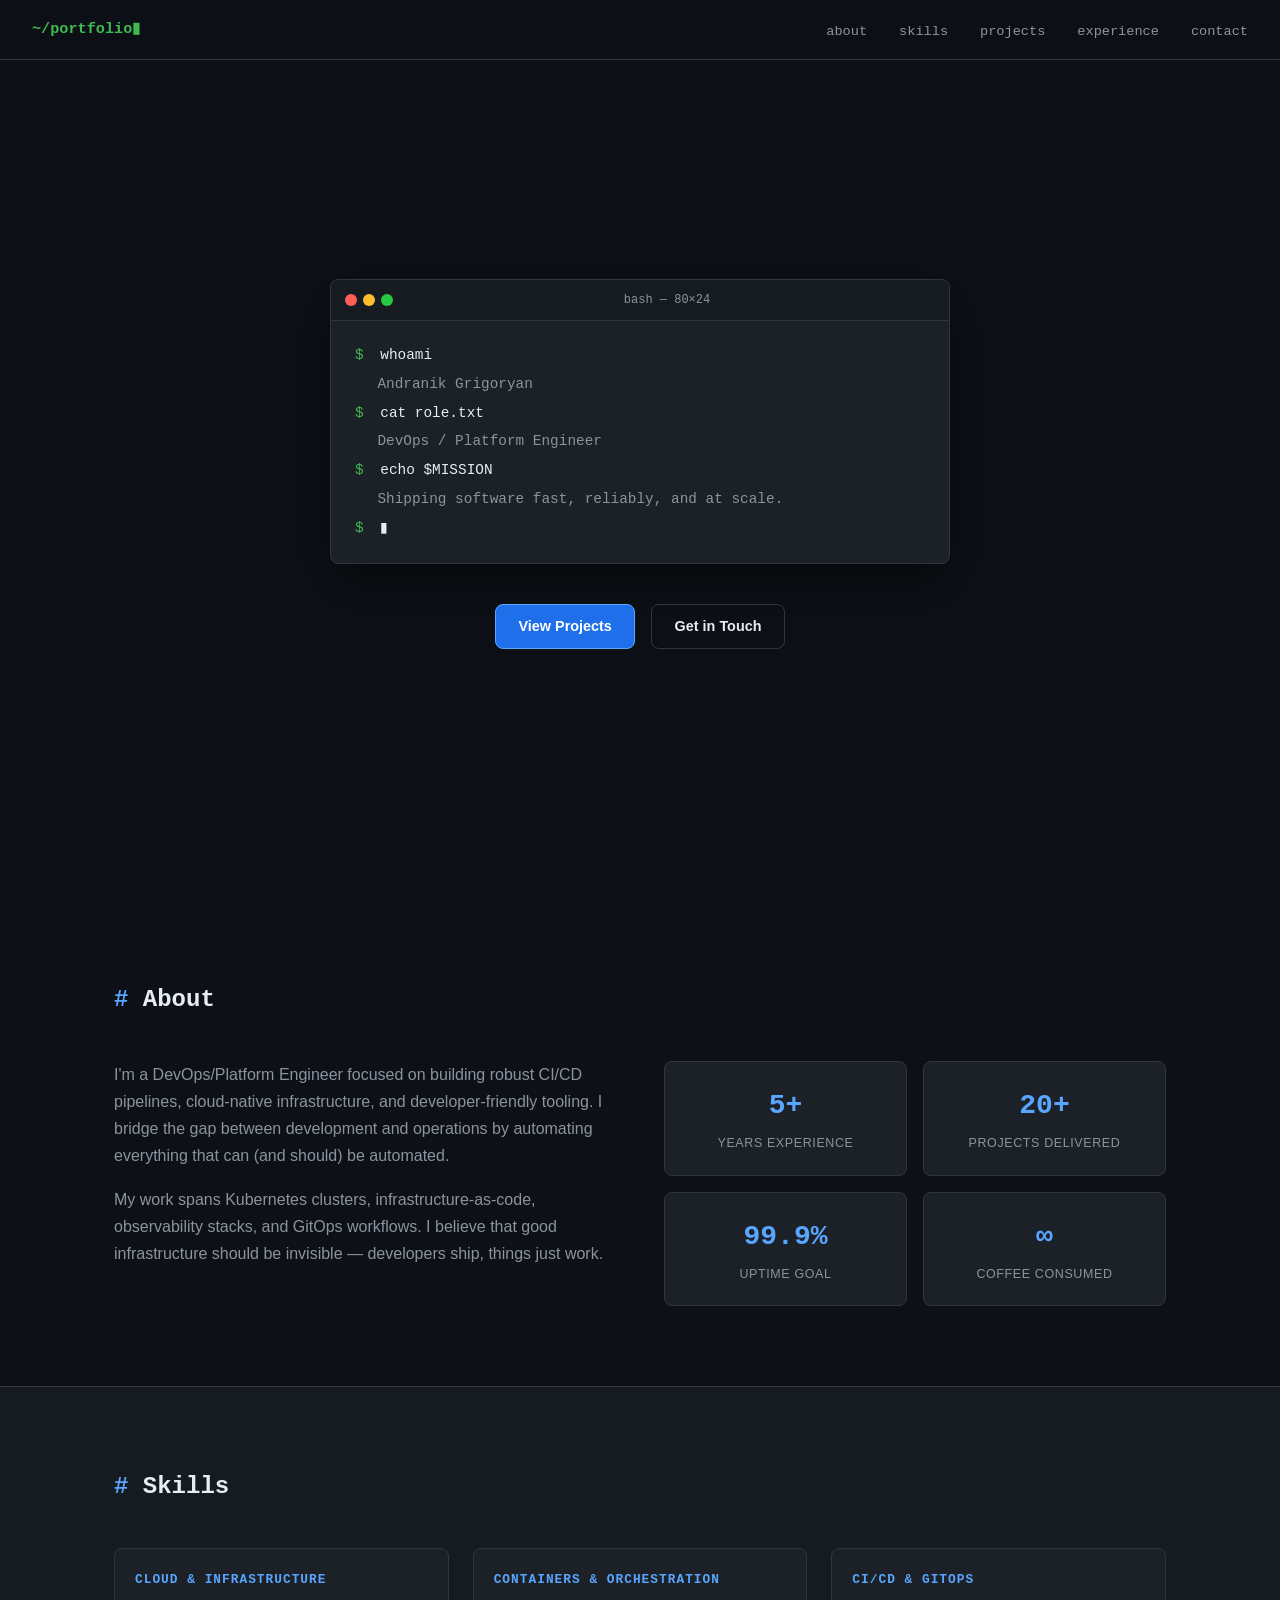
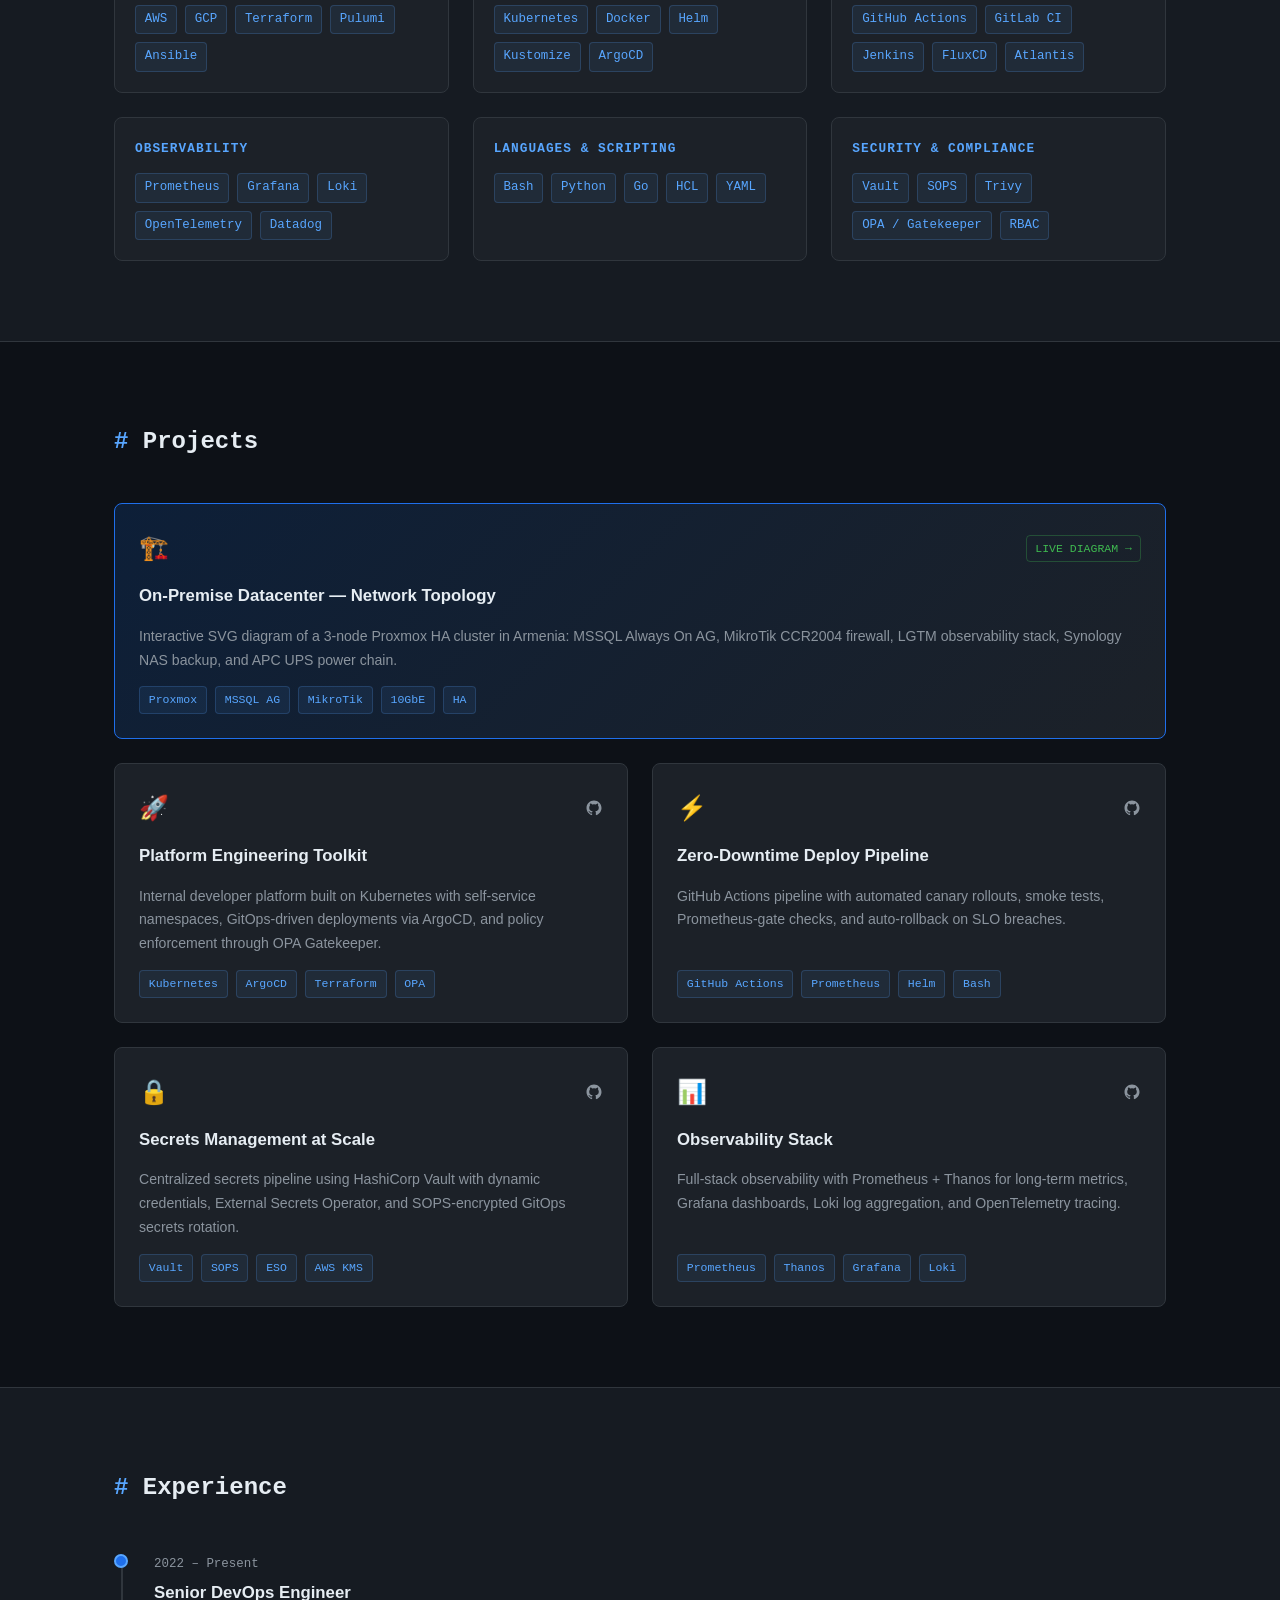
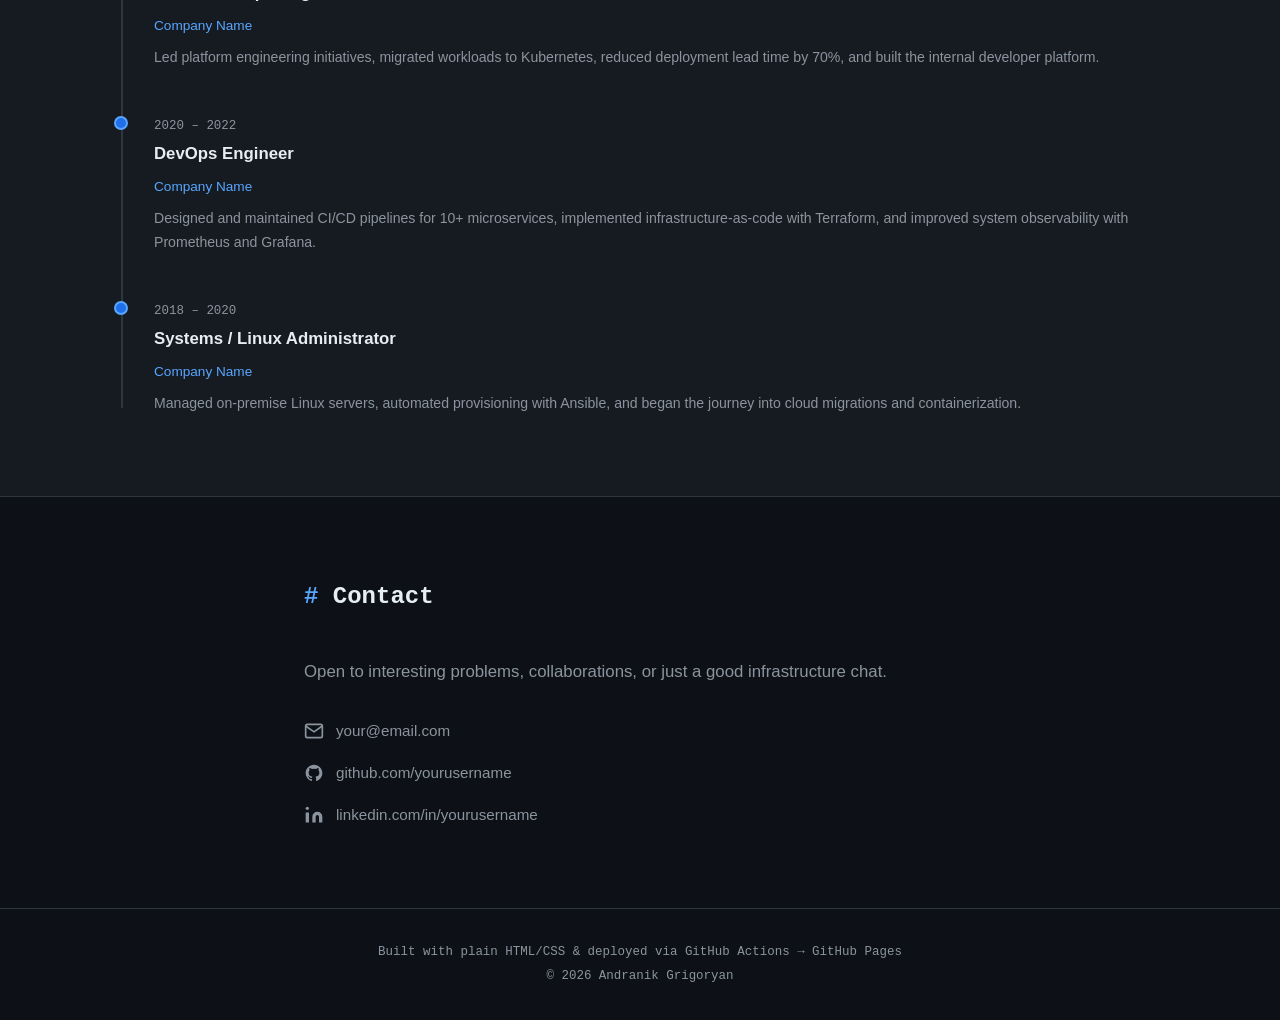
==== index.html @ 48fde0d9 "Porfolio" ====
<!DOCTYPE html>
<html lang="en">
<head>
  <meta charset="UTF-8" />
  <meta name="viewport" content="width=device-width, initial-scale=1.0" />
  <meta name="description" content="DevOps Engineer portfolio — infrastructure, CI/CD, cloud, and automation." />
  <title>Andranik Grigoryan — DevOps Engineer</title>
  <link rel="stylesheet" href="assets/css/style.css" />
  <link rel="icon" href="data:image/svg+xml,<svg xmlns='http://www.w3.org/2000/svg' viewBox='0 0 100 100'><text y='.9em' font-size='90'>⚙️</text></svg>" />
</head>
<body>

  <!-- ── NAV ─────────────────────────────────────────── -->
  <nav class="nav" id="nav">
    <div class="nav__brand">
      <span class="nav__prompt">~/portfolio</span><span class="nav__cursor blink">▮</span>
    </div>
    <ul class="nav__links">
      <li><a href="#about">about</a></li>
      <li><a href="#skills">skills</a></li>
      <li><a href="#projects">projects</a></li>
      <li><a href="#experience">experience</a></li>
      <li><a href="#contact">contact</a></li>
    </ul>
    <button class="nav__burger" aria-label="Toggle menu" id="burger">
      <span></span><span></span><span></span>
    </button>
  </nav>

  <!-- ── HERO ─────────────────────────────────────────── -->
  <header class="hero" id="home">
    <div class="hero__terminal">
      <div class="terminal__bar">
        <span class="dot dot--red"></span>
        <span class="dot dot--yellow"></span>
        <span class="dot dot--green"></span>
        <span class="terminal__title">bash — 80×24</span>
      </div>
      <div class="terminal__body">
        <p><span class="prompt">$</span> whoami</p>
        <p class="output">Andranik Grigoryan</p>
        <p><span class="prompt">$</span> cat role.txt</p>
        <p class="output">DevOps / Platform Engineer</p>
        <p><span class="prompt">$</span> echo $MISSION</p>
        <p class="output">Shipping software fast, reliably, and at scale.</p>
        <p><span class="prompt">$</span> <span class="blink">▮</span></p>
      </div>
    </div>
    <div class="hero__cta">
      <a href="#projects" class="btn btn--primary">View Projects</a>
      <a href="#contact" class="btn btn--ghost">Get in Touch</a>
    </div>
  </header>

  <!-- ── ABOUT ─────────────────────────────────────────── -->
  <section class="section" id="about">
    <div class="container">
      <h2 class="section__title"><span class="accent">#</span> About</h2>
      <div class="about__grid">
        <div class="about__text">
          <p>
            I'm a DevOps/Platform Engineer focused on building robust CI/CD pipelines,
            cloud-native infrastructure, and developer-friendly tooling. I bridge the
            gap between development and operations by automating everything that can
            (and should) be automated.
          </p>
          <p>
            My work spans Kubernetes clusters, infrastructure-as-code, observability
            stacks, and GitOps workflows. I believe that good infrastructure should
            be invisible — developers ship, things just work.
          </p>
        </div>
        <div class="about__stats">
          <div class="stat-card">
            <span class="stat-card__value">5+</span>
            <span class="stat-card__label">Years Experience</span>
          </div>
          <div class="stat-card">
            <span class="stat-card__value">20+</span>
            <span class="stat-card__label">Projects Delivered</span>
          </div>
          <div class="stat-card">
            <span class="stat-card__value">99.9%</span>
            <span class="stat-card__label">Uptime Goal</span>
          </div>
          <div class="stat-card">
            <span class="stat-card__value">∞</span>
            <span class="stat-card__label">Coffee Consumed</span>
          </div>
        </div>
      </div>
    </div>
  </section>

  <!-- ── SKILLS ─────────────────────────────────────────── -->
  <section class="section section--alt" id="skills">
    <div class="container">
      <h2 class="section__title"><span class="accent">#</span> Skills</h2>
      <div class="skills__grid">

        <div class="skill-group">
          <h3 class="skill-group__title">Cloud & Infrastructure</h3>
          <ul class="tag-list">
            <li class="tag">AWS</li>
            <li class="tag">GCP</li>
            <li class="tag">Terraform</li>
            <li class="tag">Pulumi</li>
            <li class="tag">Ansible</li>
          </ul>
        </div>

        <div class="skill-group">
          <h3 class="skill-group__title">Containers & Orchestration</h3>
          <ul class="tag-list">
            <li class="tag">Kubernetes</li>
            <li class="tag">Docker</li>
            <li class="tag">Helm</li>
            <li class="tag">Kustomize</li>
            <li class="tag">ArgoCD</li>
          </ul>
        </div>

        <div class="skill-group">
          <h3 class="skill-group__title">CI/CD & GitOps</h3>
          <ul class="tag-list">
            <li class="tag">GitHub Actions</li>
            <li class="tag">GitLab CI</li>
            <li class="tag">Jenkins</li>
            <li class="tag">FluxCD</li>
            <li class="tag">Atlantis</li>
          </ul>
        </div>

        <div class="skill-group">
          <h3 class="skill-group__title">Observability</h3>
          <ul class="tag-list">
            <li class="tag">Prometheus</li>
            <li class="tag">Grafana</li>
            <li class="tag">Loki</li>
            <li class="tag">OpenTelemetry</li>
            <li class="tag">Datadog</li>
          </ul>
        </div>

        <div class="skill-group">
          <h3 class="skill-group__title">Languages & Scripting</h3>
          <ul class="tag-list">
            <li class="tag">Bash</li>
            <li class="tag">Python</li>
            <li class="tag">Go</li>
            <li class="tag">HCL</li>
            <li class="tag">YAML</li>
          </ul>
        </div>

        <div class="skill-group">
          <h3 class="skill-group__title">Security & Compliance</h3>
          <ul class="tag-list">
            <li class="tag">Vault</li>
            <li class="tag">SOPS</li>
            <li class="tag">Trivy</li>
            <li class="tag">OPA / Gatekeeper</li>
            <li class="tag">RBAC</li>
          </ul>
        </div>

      </div>
    </div>
  </section>

  <!-- ── PROJECTS ─────────────────────────────────────────── -->
  <section class="section" id="projects">
    <div class="container">
      <h2 class="section__title"><span class="accent">#</span> Projects</h2>
      <!-- Featured: live topology diagram -->
      <a href="topoplogy.html" class="project-card project-card--featured" style="text-decoration:none;margin-bottom:1.5rem;display:flex;flex-direction:column;gap:0.85rem;">
        <div class="project-card__header">
          <span class="project-card__icon">🏗️</span>
          <span style="font-family:var(--font-mono);font-size:0.72rem;color:var(--green);border:1px solid rgba(63,185,80,.3);padding:0.15rem 0.5rem;border-radius:4px;">LIVE DIAGRAM →</span>
        </div>
        <h3 class="project-card__title">On-Premise Datacenter — Network Topology</h3>
        <p class="project-card__desc">
          Interactive SVG diagram of a 3-node Proxmox HA cluster in Armenia: MSSQL Always On AG,
          MikroTik CCR2004 firewall, LGTM observability stack, Synology NAS backup, and APC UPS power chain.
        </p>
        <ul class="tag-list tag-list--sm">
          <li class="tag">Proxmox</li>
          <li class="tag">MSSQL AG</li>
          <li class="tag">MikroTik</li>
          <li class="tag">10GbE</li>
          <li class="tag">HA</li>
        </ul>
      </a>

      <div class="projects__grid">

        <article class="project-card">
          <div class="project-card__header">
            <span class="project-card__icon">🚀</span>
            <div class="project-card__links">
              <a href="#" class="icon-link" aria-label="GitHub" title="GitHub">
                <svg viewBox="0 0 24 24" fill="currentColor" width="18" height="18"><path d="M12 2C6.477 2 2 6.477 2 12c0 4.418 2.865 8.166 6.839 9.489.5.092.682-.217.682-.482 0-.237-.009-.868-.013-1.703-2.782.604-3.369-1.34-3.369-1.34-.454-1.156-1.11-1.463-1.11-1.463-.908-.62.069-.608.069-.608 1.003.07 1.531 1.03 1.531 1.03.892 1.529 2.341 1.087 2.91.832.092-.647.35-1.088.636-1.338-2.22-.253-4.555-1.11-4.555-4.943 0-1.091.39-1.984 1.029-2.683-.103-.253-.446-1.27.098-2.647 0 0 .84-.269 2.75 1.025A9.578 9.578 0 0 1 12 6.836a9.59 9.59 0 0 1 2.504.337c1.909-1.294 2.747-1.025 2.747-1.025.546 1.377.203 2.394.1 2.647.64.699 1.028 1.592 1.028 2.683 0 3.842-2.339 4.687-4.566 4.935.359.309.678.919.678 1.852 0 1.336-.012 2.415-.012 2.743 0 .267.18.578.688.48C19.138 20.163 22 16.418 22 12c0-5.523-4.477-10-10-10z"/></svg>
              </a>
            </div>
          </div>
          <h3 class="project-card__title">Platform Engineering Toolkit</h3>
          <p class="project-card__desc">
            Internal developer platform built on Kubernetes with self-service namespaces,
            GitOps-driven deployments via ArgoCD, and policy enforcement through OPA Gatekeeper.
          </p>
          <ul class="tag-list tag-list--sm">
            <li class="tag">Kubernetes</li>
            <li class="tag">ArgoCD</li>
            <li class="tag">Terraform</li>
            <li class="tag">OPA</li>
          </ul>
        </article>

        <article class="project-card">
          <div class="project-card__header">
            <span class="project-card__icon">⚡</span>
            <div class="project-card__links">
              <a href="#" class="icon-link" aria-label="GitHub" title="GitHub">
                <svg viewBox="0 0 24 24" fill="currentColor" width="18" height="18"><path d="M12 2C6.477 2 2 6.477 2 12c0 4.418 2.865 8.166 6.839 9.489.5.092.682-.217.682-.482 0-.237-.009-.868-.013-1.703-2.782.604-3.369-1.34-3.369-1.34-.454-1.156-1.11-1.463-1.11-1.463-.908-.62.069-.608.069-.608 1.003.07 1.531 1.03 1.531 1.03.892 1.529 2.341 1.087 2.91.832.092-.647.35-1.088.636-1.338-2.22-.253-4.555-1.11-4.555-4.943 0-1.091.39-1.984 1.029-2.683-.103-.253-.446-1.27.098-2.647 0 0 .84-.269 2.75 1.025A9.578 9.578 0 0 1 12 6.836a9.59 9.59 0 0 1 2.504.337c1.909-1.294 2.747-1.025 2.747-1.025.546 1.377.203 2.394.1 2.647.64.699 1.028 1.592 1.028 2.683 0 3.842-2.339 4.687-4.566 4.935.359.309.678.919.678 1.852 0 1.336-.012 2.415-.012 2.743 0 .267.18.578.688.48C19.138 20.163 22 16.418 22 12c0-5.523-4.477-10-10-10z"/></svg>
              </a>
            </div>
          </div>
          <h3 class="project-card__title">Zero-Downtime Deploy Pipeline</h3>
          <p class="project-card__desc">
            GitHub Actions pipeline with automated canary rollouts, smoke tests,
            Prometheus-gate checks, and auto-rollback on SLO breaches.
          </p>
          <ul class="tag-list tag-list--sm">
            <li class="tag">GitHub Actions</li>
            <li class="tag">Prometheus</li>
            <li class="tag">Helm</li>
            <li class="tag">Bash</li>
          </ul>
        </article>

        <article class="project-card">
          <div class="project-card__header">
            <span class="project-card__icon">🔒</span>
            <div class="project-card__links">
              <a href="#" class="icon-link" aria-label="GitHub" title="GitHub">
                <svg viewBox="0 0 24 24" fill="currentColor" width="18" height="18"><path d="M12 2C6.477 2 2 6.477 2 12c0 4.418 2.865 8.166 6.839 9.489.5.092.682-.217.682-.482 0-.237-.009-.868-.013-1.703-2.782.604-3.369-1.34-3.369-1.34-.454-1.156-1.11-1.463-1.11-1.463-.908-.62.069-.608.069-.608 1.003.07 1.531 1.03 1.531 1.03.892 1.529 2.341 1.087 2.91.832.092-.647.35-1.088.636-1.338-2.22-.253-4.555-1.11-4.555-4.943 0-1.091.39-1.984 1.029-2.683-.103-.253-.446-1.27.098-2.647 0 0 .84-.269 2.75 1.025A9.578 9.578 0 0 1 12 6.836a9.59 9.59 0 0 1 2.504.337c1.909-1.294 2.747-1.025 2.747-1.025.546 1.377.203 2.394.1 2.647.64.699 1.028 1.592 1.028 2.683 0 3.842-2.339 4.687-4.566 4.935.359.309.678.919.678 1.852 0 1.336-.012 2.415-.012 2.743 0 .267.18.578.688.48C19.138 20.163 22 16.418 22 12c0-5.523-4.477-10-10-10z"/></svg>
              </a>
            </div>
          </div>
          <h3 class="project-card__title">Secrets Management at Scale</h3>
          <p class="project-card__desc">
            Centralized secrets pipeline using HashiCorp Vault with dynamic credentials,
            External Secrets Operator, and SOPS-encrypted GitOps secrets rotation.
          </p>
          <ul class="tag-list tag-list--sm">
            <li class="tag">Vault</li>
            <li class="tag">SOPS</li>
            <li class="tag">ESO</li>
            <li class="tag">AWS KMS</li>
          </ul>
        </article>

        <article class="project-card">
          <div class="project-card__header">
            <span class="project-card__icon">📊</span>
            <div class="project-card__links">
              <a href="#" class="icon-link" aria-label="GitHub" title="GitHub">
                <svg viewBox="0 0 24 24" fill="currentColor" width="18" height="18"><path d="M12 2C6.477 2 2 6.477 2 12c0 4.418 2.865 8.166 6.839 9.489.5.092.682-.217.682-.482 0-.237-.009-.868-.013-1.703-2.782.604-3.369-1.34-3.369-1.34-.454-1.156-1.11-1.463-1.11-1.463-.908-.62.069-.608.069-.608 1.003.07 1.531 1.03 1.531 1.03.892 1.529 2.341 1.087 2.91.832.092-.647.35-1.088.636-1.338-2.22-.253-4.555-1.11-4.555-4.943 0-1.091.39-1.984 1.029-2.683-.103-.253-.446-1.27.098-2.647 0 0 .84-.269 2.75 1.025A9.578 9.578 0 0 1 12 6.836a9.59 9.59 0 0 1 2.504.337c1.909-1.294 2.747-1.025 2.747-1.025.546 1.377.203 2.394.1 2.647.64.699 1.028 1.592 1.028 2.683 0 3.842-2.339 4.687-4.566 4.935.359.309.678.919.678 1.852 0 1.336-.012 2.415-.012 2.743 0 .267.18.578.688.48C19.138 20.163 22 16.418 22 12c0-5.523-4.477-10-10-10z"/></svg>
              </a>
            </div>
          </div>
          <h3 class="project-card__title">Observability Stack</h3>
          <p class="project-card__desc">
            Full-stack observability with Prometheus + Thanos for long-term metrics,
            Grafana dashboards, Loki log aggregation, and OpenTelemetry tracing.
          </p>
          <ul class="tag-list tag-list--sm">
            <li class="tag">Prometheus</li>
            <li class="tag">Thanos</li>
            <li class="tag">Grafana</li>
            <li class="tag">Loki</li>
          </ul>
        </article>

      </div><!-- /.projects__grid -->
    </div>
  </section>

  <!-- ── EXPERIENCE ─────────────────────────────────────────── -->
  <section class="section section--alt" id="experience">
    <div class="container">
      <h2 class="section__title"><span class="accent">#</span> Experience</h2>
      <ol class="timeline">

        <li class="timeline__item">
          <div class="timeline__marker"></div>
          <div class="timeline__content">
            <span class="timeline__date">2022 – Present</span>
            <h3 class="timeline__role">Senior DevOps Engineer</h3>
            <span class="timeline__company">Company Name</span>
            <p class="timeline__desc">
              Led platform engineering initiatives, migrated workloads to Kubernetes,
              reduced deployment lead time by 70%, and built the internal developer platform.
            </p>
          </div>
        </li>

        <li class="timeline__item">
          <div class="timeline__marker"></div>
          <div class="timeline__content">
            <span class="timeline__date">2020 – 2022</span>
            <h3 class="timeline__role">DevOps Engineer</h3>
            <span class="timeline__company">Company Name</span>
            <p class="timeline__desc">
              Designed and maintained CI/CD pipelines for 10+ microservices,
              implemented infrastructure-as-code with Terraform, and improved
              system observability with Prometheus and Grafana.
            </p>
          </div>
        </li>

        <li class="timeline__item">
          <div class="timeline__marker"></div>
          <div class="timeline__content">
            <span class="timeline__date">2018 – 2020</span>
            <h3 class="timeline__role">Systems / Linux Administrator</h3>
            <span class="timeline__company">Company Name</span>
            <p class="timeline__desc">
              Managed on-premise Linux servers, automated provisioning with Ansible,
              and began the journey into cloud migrations and containerization.
            </p>
          </div>
        </li>

      </ol>
    </div>
  </section>

  <!-- ── CONTACT ─────────────────────────────────────────── -->
  <section class="section" id="contact">
    <div class="container container--narrow">
      <h2 class="section__title"><span class="accent">#</span> Contact</h2>
      <p class="contact__lead">
        Open to interesting problems, collaborations, or just a good infrastructure chat.
      </p>
      <div class="contact__links">
        <a href="mailto:your@email.com" class="contact-link">
          <svg viewBox="0 0 24 24" fill="none" stroke="currentColor" stroke-width="2" width="20" height="20"><path d="M4 4h16c1.1 0 2 .9 2 2v12c0 1.1-.9 2-2 2H4c-1.1 0-2-.9-2-2V6c0-1.1.9-2 2-2z"/><polyline points="22,6 12,13 2,6"/></svg>
          your@email.com
        </a>
        <a href="https://github.com/yourusername" class="contact-link" target="_blank" rel="noopener">
          <svg viewBox="0 0 24 24" fill="currentColor" width="20" height="20"><path d="M12 2C6.477 2 2 6.477 2 12c0 4.418 2.865 8.166 6.839 9.489.5.092.682-.217.682-.482 0-.237-.009-.868-.013-1.703-2.782.604-3.369-1.34-3.369-1.34-.454-1.156-1.11-1.463-1.11-1.463-.908-.62.069-.608.069-.608 1.003.07 1.531 1.03 1.531 1.03.892 1.529 2.341 1.087 2.91.832.092-.647.35-1.088.636-1.338-2.22-.253-4.555-1.11-4.555-4.943 0-1.091.39-1.984 1.029-2.683-.103-.253-.446-1.27.098-2.647 0 0 .84-.269 2.75 1.025A9.578 9.578 0 0 1 12 6.836a9.59 9.59 0 0 1 2.504.337c1.909-1.294 2.747-1.025 2.747-1.025.546 1.377.203 2.394.1 2.647.64.699 1.028 1.592 1.028 2.683 0 3.842-2.339 4.687-4.566 4.935.359.309.678.919.678 1.852 0 1.336-.012 2.415-.012 2.743 0 .267.18.578.688.48C19.138 20.163 22 16.418 22 12c0-5.523-4.477-10-10-10z"/></svg>
          github.com/yourusername
        </a>
        <a href="https://linkedin.com/in/yourusername" class="contact-link" target="_blank" rel="noopener">
          <svg viewBox="0 0 24 24" fill="currentColor" width="20" height="20"><path d="M16 8a6 6 0 0 1 6 6v7h-4v-7a2 2 0 0 0-2-2 2 2 0 0 0-2 2v7h-4v-7a6 6 0 0 1 6-6z"/><rect x="2" y="9" width="4" height="12"/><circle cx="4" cy="4" r="2"/></svg>
          linkedin.com/in/yourusername
        </a>
      </div>
    </div>
  </section>

  <!-- ── FOOTER ─────────────────────────────────────────── -->
  <footer class="footer">
    <div class="container">
      <p>Built with plain HTML/CSS &amp; deployed via GitHub Actions &rarr; GitHub Pages</p>
      <p class="footer__copy">&copy; 2026 Andranik Grigoryan</p>
    </div>
  </footer>

  <script src="assets/js/main.js"></script>
</body>
</html>
---- assets/css/style.css ----
/* ── DESIGN TOKENS ───────────────────────────────────────── */
:root {
  --bg:          #0d1117;
  --bg-alt:      #161b22;
  --bg-card:     #1c2128;
  --border:      #30363d;
  --text:        #e6edf3;
  --text-muted:  #8b949e;
  --accent:      #58a6ff;
  --accent-dim:  #1f6feb;
  --green:       #3fb950;
  --red:         #ff7b72;
  --yellow:      #d29922;
  --font-mono:   'Fira Code', 'Cascadia Code', 'JetBrains Mono', ui-monospace, monospace;
  --font-sans:   -apple-system, BlinkMacSystemFont, 'Segoe UI', Roboto, sans-serif;
  --radius:      8px;
  --nav-h:       60px;
  --max-w:       1100px;
  --transition:  200ms ease;
}

/* ── RESET ───────────────────────────────────────────────── */
*, *::before, *::after { box-sizing: border-box; margin: 0; padding: 0; }
html { scroll-behavior: smooth; }
body {
  background: var(--bg);
  color: var(--text);
  font-family: var(--font-sans);
  font-size: 1rem;
  line-height: 1.7;
  min-height: 100vh;
}
img { display: block; max-width: 100%; }
a { color: var(--accent); text-decoration: none; transition: color var(--transition); }
a:hover { color: #fff; }
ul, ol { list-style: none; }

/* ── NAV ────────────────────────────────────────────────── */
.nav {
  position: fixed;
  top: 0; left: 0; right: 0;
  height: var(--nav-h);
  background: rgba(13, 17, 23, 0.85);
  backdrop-filter: blur(10px);
  border-bottom: 1px solid var(--border);
  display: flex;
  align-items: center;
  justify-content: space-between;
  padding: 0 2rem;
  z-index: 100;
}
.nav__brand {
  font-family: var(--font-mono);
  color: var(--green);
  font-size: 0.95rem;
  font-weight: 600;
}
.nav__links {
  display: flex;
  gap: 2rem;
}
.nav__links a {
  font-family: var(--font-mono);
  font-size: 0.85rem;
  color: var(--text-muted);
}
.nav__links a:hover { color: var(--text); }
.nav__burger {
  display: none;
  flex-direction: column;
  gap: 5px;
  background: none;
  border: none;
  cursor: pointer;
  padding: 4px;
}
.nav__burger span {
  display: block;
  width: 22px;
  height: 2px;
  background: var(--text-muted);
  border-radius: 2px;
  transition: var(--transition);
}

/* ── HERO ────────────────────────────────────────────────── */
.hero {
  min-height: 100vh;
  display: flex;
  flex-direction: column;
  align-items: center;
  justify-content: center;
  padding: calc(var(--nav-h) + 2rem) 2rem 4rem;
  gap: 2.5rem;
}

/* Terminal window */
.hero__terminal {
  width: 100%;
  max-width: 620px;
  background: var(--bg-card);
  border: 1px solid var(--border);
  border-radius: var(--radius);
  box-shadow: 0 20px 60px rgba(0, 0, 0, 0.6);
  font-family: var(--font-mono);
  overflow: hidden;
}
.terminal__bar {
  display: flex;
  align-items: center;
  gap: 6px;
  padding: 10px 14px;
  background: var(--bg-alt);
  border-bottom: 1px solid var(--border);
}
.dot {
  width: 12px;
  height: 12px;
  border-radius: 50%;
}
.dot--red    { background: #ff5f57; }
.dot--yellow { background: #ffbd2e; }
.dot--green  { background: #28c840; }
.terminal__title {
  flex: 1;
  text-align: center;
  font-size: 0.75rem;
  color: var(--text-muted);
}
.terminal__body {
  padding: 1.25rem 1.5rem;
  font-size: 0.9rem;
  line-height: 2;
}
.prompt { color: var(--green); margin-right: 0.5rem; }
.output { color: var(--text-muted); padding-left: 1.4rem; }

/* Hero CTA */
.hero__cta {
  display: flex;
  gap: 1rem;
  flex-wrap: wrap;
  justify-content: center;
}

/* ── BUTTONS ─────────────────────────────────────────────── */
.btn {
  display: inline-flex;
  align-items: center;
  gap: 0.5rem;
  padding: 0.6rem 1.4rem;
  border-radius: var(--radius);
  font-size: 0.9rem;
  font-weight: 600;
  transition: all var(--transition);
  cursor: pointer;
  border: 1px solid transparent;
}
.btn--primary {
  background: var(--accent-dim);
  border-color: var(--accent);
  color: #fff;
}
.btn--primary:hover {
  background: var(--accent);
  color: #fff;
}
.btn--ghost {
  background: transparent;
  border-color: var(--border);
  color: var(--text);
}
.btn--ghost:hover {
  border-color: var(--accent);
  color: var(--accent);
}

/* ── LAYOUT ──────────────────────────────────────────────── */
.container {
  width: 100%;
  max-width: var(--max-w);
  margin: 0 auto;
  padding: 0 1.5rem;
}
.container--narrow { max-width: 720px; }

.section {
  padding: 5rem 0;
}
.section--alt {
  background: var(--bg-alt);
  border-top: 1px solid var(--border);
  border-bottom: 1px solid var(--border);
}
.section__title {
  font-family: var(--font-mono);
  font-size: 1.5rem;
  margin-bottom: 2.5rem;
  color: var(--text);
}
.accent { color: var(--accent); }

/* ── ABOUT ───────────────────────────────────────────────── */
.about__grid {
  display: grid;
  grid-template-columns: 1fr 1fr;
  gap: 3rem;
  align-items: start;
}
.about__text p { color: var(--text-muted); margin-bottom: 1rem; }
.about__text p:last-child { margin-bottom: 0; }
.about__stats {
  display: grid;
  grid-template-columns: 1fr 1fr;
  gap: 1rem;
}
.stat-card {
  background: var(--bg-card);
  border: 1px solid var(--border);
  border-radius: var(--radius);
  padding: 1.25rem;
  display: flex;
  flex-direction: column;
  gap: 0.25rem;
  text-align: center;
}
.stat-card__value {
  font-family: var(--font-mono);
  font-size: 1.75rem;
  font-weight: 700;
  color: var(--accent);
}
.stat-card__label {
  font-size: 0.78rem;
  color: var(--text-muted);
  text-transform: uppercase;
  letter-spacing: 0.05em;
}

/* ── SKILLS ──────────────────────────────────────────────── */
.skills__grid {
  display: grid;
  grid-template-columns: repeat(3, 1fr);
  gap: 1.5rem;
}
.skill-group {
  background: var(--bg-card);
  border: 1px solid var(--border);
  border-radius: var(--radius);
  padding: 1.25rem;
}
.skill-group__title {
  font-family: var(--font-mono);
  font-size: 0.8rem;
  color: var(--accent);
  text-transform: uppercase;
  letter-spacing: 0.08em;
  margin-bottom: 0.85rem;
}

/* ── TAGS ────────────────────────────────────────────────── */
.tag-list {
  display: flex;
  flex-wrap: wrap;
  gap: 0.5rem;
}
.tag {
  background: rgba(88, 166, 255, 0.08);
  border: 1px solid rgba(88, 166, 255, 0.2);
  color: var(--accent);
  border-radius: 4px;
  padding: 0.2rem 0.55rem;
  font-family: var(--font-mono);
  font-size: 0.78rem;
}
.tag-list--sm .tag { font-size: 0.72rem; }

/* ── PROJECTS ────────────────────────────────────────────── */
.projects__grid {
  display: grid;
  grid-template-columns: repeat(2, 1fr);
  gap: 1.5rem;
}
.project-card {
  background: var(--bg-card);
  border: 1px solid var(--border);
  border-radius: var(--radius);
  padding: 1.5rem;
  display: flex;
  flex-direction: column;
  gap: 0.85rem;
  transition: border-color var(--transition), box-shadow var(--transition);
}
.project-card:hover {
  border-color: var(--accent-dim);
  box-shadow: 0 0 0 1px var(--accent-dim);
}
.project-card__header {
  display: flex;
  align-items: center;
  justify-content: space-between;
}
.project-card__icon { font-size: 1.5rem; }
.project-card__links { display: flex; gap: 0.5rem; }
.icon-link {
  color: var(--text-muted);
  display: flex;
  align-items: center;
}
.icon-link:hover { color: var(--text); }
.project-card__title {
  font-size: 1.05rem;
  font-weight: 600;
  color: var(--text);
}
.project-card__desc {
  font-size: 0.88rem;
  color: var(--text-muted);
  flex: 1;
}

/* ── TIMELINE ────────────────────────────────────────────── */
.timeline {
  position: relative;
  padding-left: 2rem;
}
.timeline::before {
  content: '';
  position: absolute;
  left: 7px;
  top: 8px;
  bottom: 8px;
  width: 2px;
  background: var(--border);
}
.timeline__item {
  position: relative;
  margin-bottom: 2.5rem;
}
.timeline__item:last-child { margin-bottom: 0; }
.timeline__marker {
  position: absolute;
  left: -2rem;
  top: 6px;
  width: 14px;
  height: 14px;
  border-radius: 50%;
  background: var(--accent-dim);
  border: 2px solid var(--accent);
}
.timeline__content { padding-left: 0.5rem; }
.timeline__date {
  font-family: var(--font-mono);
  font-size: 0.78rem;
  color: var(--text-muted);
}
.timeline__role {
  font-size: 1.05rem;
  font-weight: 600;
  margin: 0.2rem 0;
  color: var(--text);
}
.timeline__company {
  font-size: 0.85rem;
  color: var(--accent);
  font-weight: 500;
}
.timeline__desc {
  margin-top: 0.5rem;
  font-size: 0.88rem;
  color: var(--text-muted);
}

/* ── CONTACT ─────────────────────────────────────────────── */
.contact__lead {
  color: var(--text-muted);
  margin-bottom: 2rem;
  font-size: 1.05rem;
}
.contact__links {
  display: flex;
  flex-direction: column;
  gap: 1rem;
}
.contact-link {
  display: inline-flex;
  align-items: center;
  gap: 0.75rem;
  font-size: 0.95rem;
  color: var(--text-muted);
  transition: color var(--transition);
}
.contact-link:hover { color: var(--accent); }

/* ── FOOTER ──────────────────────────────────────────────── */
.footer {
  border-top: 1px solid var(--border);
  padding: 2rem 0;
  text-align: center;
  font-family: var(--font-mono);
  font-size: 0.78rem;
  color: var(--text-muted);
  line-height: 1.9;
}

/* ── BLINK ANIMATION ─────────────────────────────────────── */
.blink { animation: blink 1s step-start infinite; }
@keyframes blink { 50% { opacity: 0; } }

/* ── SCROLL FADE-IN ──────────────────────────────────────── */
.fade-in {
  opacity: 0;
  transform: translateY(20px);
  transition: opacity 0.5s ease, transform 0.5s ease;
}
.fade-in.visible {
  opacity: 1;
  transform: none;
}

/* ── FEATURED CARD (full-width above grid) ───────────────── */
.project-card--featured {
  background: linear-gradient(135deg, #0d1f38, var(--bg-card));
  border-color: var(--accent-dim);
}
.project-card--featured:hover {
  border-color: var(--accent);
  box-shadow: 0 0 0 1px var(--accent), 0 8px 30px rgba(88,166,255,0.12);
}

/* ── RESPONSIVE ──────────────────────────────────────────── */
@media (max-width: 768px) {
  .nav__links { display: none; }
  .nav__links.open {
    display: flex;
    flex-direction: column;
    position: fixed;
    top: var(--nav-h);
    left: 0; right: 0;
    background: var(--bg-alt);
    border-bottom: 1px solid var(--border);
    padding: 1.5rem 2rem;
    gap: 1rem;
    z-index: 99;
  }
  .nav__burger { display: flex; }

  .about__grid    { grid-template-columns: 1fr; }
  .about__stats   { grid-template-columns: repeat(2, 1fr); }
  .skills__grid   { grid-template-columns: 1fr; }
  .projects__grid { grid-template-columns: 1fr; }
}

@media (max-width: 480px) {
  .about__stats { grid-template-columns: 1fr 1fr; }
  .hero { padding-top: calc(var(--nav-h) + 1rem); }
}
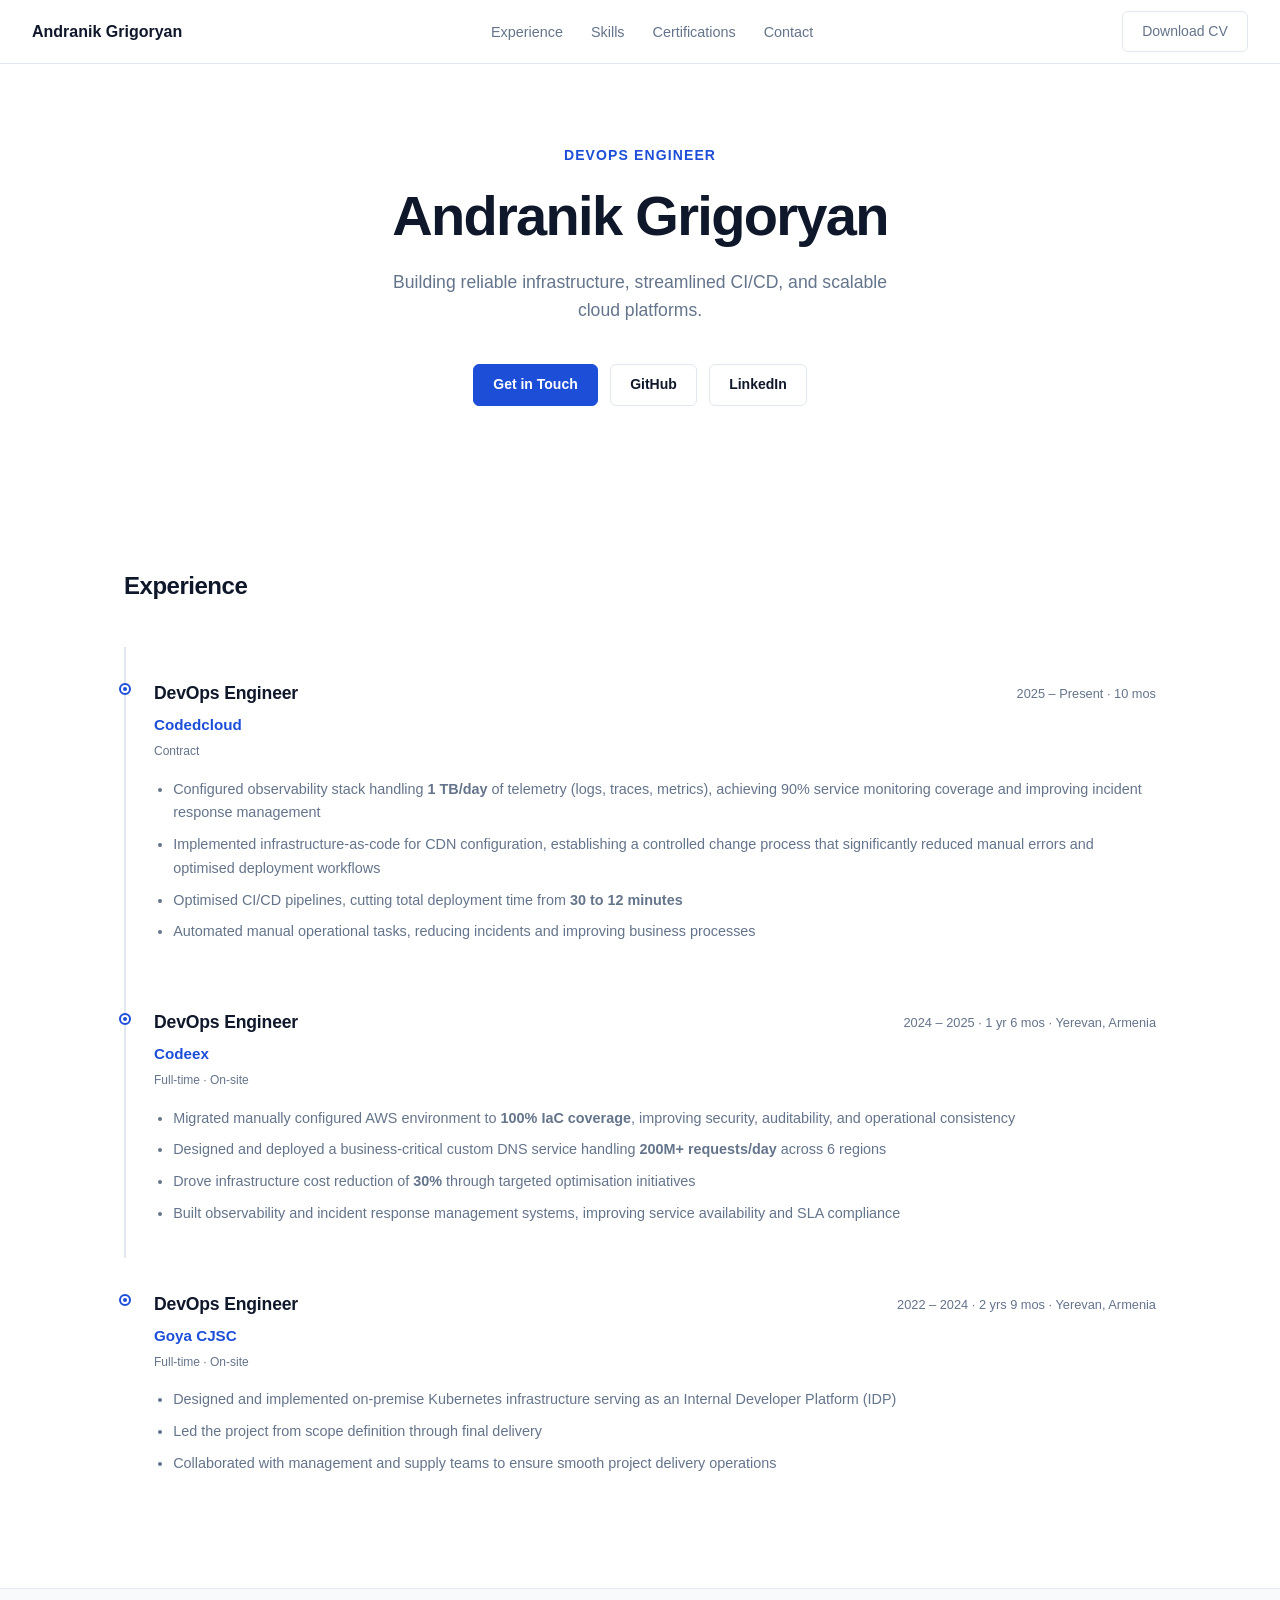
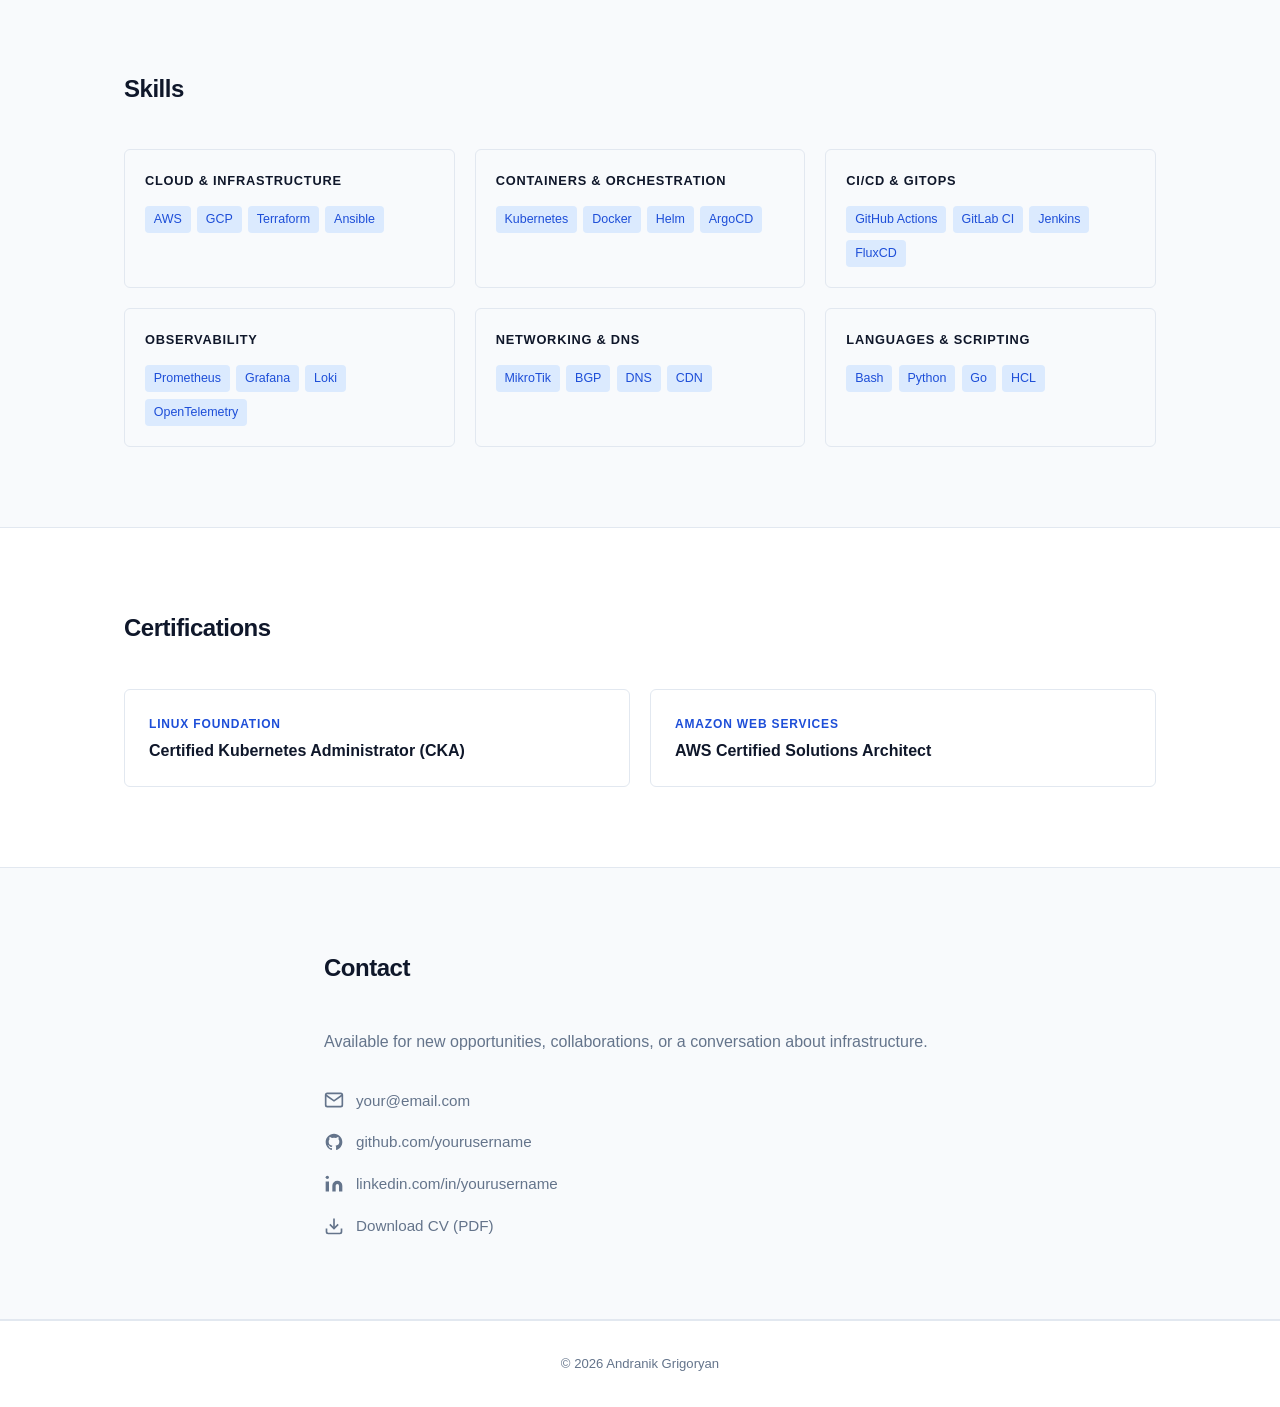
==== commit 8b742c15: "Something that makes more sence" ====
--- a/index.html
+++ b/index.html
@@ -3,131 +3,136 @@
 <head>
   <meta charset="UTF-8" />
   <meta name="viewport" content="width=device-width, initial-scale=1.0" />
-  <meta name="description" content="DevOps Engineer portfolio — infrastructure, CI/CD, cloud, and automation." />
+  <meta name="description" content="Andranik Grigoryan — DevOps Engineer. Infrastructure, CI/CD, cloud, and automation." />
   <title>Andranik Grigoryan — DevOps Engineer</title>
   <link rel="stylesheet" href="assets/css/style.css" />
-  <link rel="icon" href="data:image/svg+xml,<svg xmlns='http://www.w3.org/2000/svg' viewBox='0 0 100 100'><text y='.9em' font-size='90'>⚙️</text></svg>" />
 </head>
 <body>
 
-  <!-- ── NAV ─────────────────────────────────────────── -->
+  <!-- ── NAV ──────────────────────────────────────────────── -->
   <nav class="nav" id="nav">
-    <div class="nav__brand">
-      <span class="nav__prompt">~/portfolio</span><span class="nav__cursor blink">▮</span>
-    </div>
+    <div class="nav__brand">Andranik Grigoryan</div>
     <ul class="nav__links">
-      <li><a href="#about">about</a></li>
-      <li><a href="#skills">skills</a></li>
-      <li><a href="#projects">projects</a></li>
-      <li><a href="#experience">experience</a></li>
-      <li><a href="#contact">contact</a></li>
+      <li><a href="#experience">Experience</a></li>
+      <li><a href="#skills">Skills</a></li>
+      <li><a href="#certifications">Certifications</a></li>
+      <li><a href="#contact">Contact</a></li>
     </ul>
+    <a href="cv.pdf" class="btn btn--outline" download>Download CV</a>
     <button class="nav__burger" aria-label="Toggle menu" id="burger">
       <span></span><span></span><span></span>
     </button>
   </nav>
 
-  <!-- ── HERO ─────────────────────────────────────────── -->
+  <!-- ── HERO ─────────────────────────────────────────────── -->
   <header class="hero" id="home">
-    <div class="hero__terminal">
-      <div class="terminal__bar">
-        <span class="dot dot--red"></span>
-        <span class="dot dot--yellow"></span>
-        <span class="dot dot--green"></span>
-        <span class="terminal__title">bash — 80×24</span>
-      </div>
-      <div class="terminal__body">
-        <p><span class="prompt">$</span> whoami</p>
-        <p class="output">Andranik Grigoryan</p>
-        <p><span class="prompt">$</span> cat role.txt</p>
-        <p class="output">DevOps / Platform Engineer</p>
-        <p><span class="prompt">$</span> echo $MISSION</p>
-        <p class="output">Shipping software fast, reliably, and at scale.</p>
-        <p><span class="prompt">$</span> <span class="blink">▮</span></p>
-      </div>
-    </div>
-    <div class="hero__cta">
-      <a href="#projects" class="btn btn--primary">View Projects</a>
-      <a href="#contact" class="btn btn--ghost">Get in Touch</a>
+    <div class="container">
+      <p class="hero__eyebrow">DevOps Engineer</p>
+      <h1 class="hero__name">Andranik Grigoryan</h1>
+      <p class="hero__tagline">
+        Building reliable infrastructure, streamlined CI/CD, and scalable cloud platforms.
+      </p>
+      <div class="hero__cta">
+        <a href="#contact" class="btn btn--primary">Get in Touch</a>
+        <a href="https://github.com/yourusername" class="btn btn--ghost" target="_blank" rel="noopener">GitHub</a>
+        <a href="https://linkedin.com/in/yourusername" class="btn btn--ghost" target="_blank" rel="noopener">LinkedIn</a>
+      </div>
     </div>
   </header>
 
-  <!-- ── ABOUT ─────────────────────────────────────────── -->
-  <section class="section" id="about">
-    <div class="container">
-      <h2 class="section__title"><span class="accent">#</span> About</h2>
-      <div class="about__grid">
-        <div class="about__text">
-          <p>
-            I'm a DevOps/Platform Engineer focused on building robust CI/CD pipelines,
-            cloud-native infrastructure, and developer-friendly tooling. I bridge the
-            gap between development and operations by automating everything that can
-            (and should) be automated.
-          </p>
-          <p>
-            My work spans Kubernetes clusters, infrastructure-as-code, observability
-            stacks, and GitOps workflows. I believe that good infrastructure should
-            be invisible — developers ship, things just work.
-          </p>
-        </div>
-        <div class="about__stats">
-          <div class="stat-card">
-            <span class="stat-card__value">5+</span>
-            <span class="stat-card__label">Years Experience</span>
-          </div>
-          <div class="stat-card">
-            <span class="stat-card__value">20+</span>
-            <span class="stat-card__label">Projects Delivered</span>
-          </div>
-          <div class="stat-card">
-            <span class="stat-card__value">99.9%</span>
-            <span class="stat-card__label">Uptime Goal</span>
-          </div>
-          <div class="stat-card">
-            <span class="stat-card__value">∞</span>
-            <span class="stat-card__label">Coffee Consumed</span>
-          </div>
-        </div>
-      </div>
-    </div>
-  </section>
-
-  <!-- ── SKILLS ─────────────────────────────────────────── -->
+  <!-- ── EXPERIENCE ───────────────────────────────────────── -->
+  <section class="section" id="experience">
+    <div class="container">
+      <h2 class="section__title">Experience</h2>
+      <ol class="timeline">
+
+        <li class="timeline__item">
+          <div class="timeline__header">
+            <div class="timeline__meta">
+              <h3 class="timeline__role">DevOps Engineer</h3>
+              <span class="timeline__company">Codedcloud</span>
+              <span class="timeline__badge">Contract</span>
+            </div>
+            <span class="timeline__date">2025 – Present · 10 mos</span>
+          </div>
+          <ul class="timeline__bullets">
+            <li>Configured observability stack handling <strong>1 TB/day</strong> of telemetry (logs, traces, metrics), achieving 90% service monitoring coverage and improving incident response management</li>
+            <li>Implemented infrastructure-as-code for CDN configuration, establishing a controlled change process that significantly reduced manual errors and optimised deployment workflows</li>
+            <li>Optimised CI/CD pipelines, cutting total deployment time from <strong>30 to 12 minutes</strong></li>
+            <li>Automated manual operational tasks, reducing incidents and improving business processes</li>
+          </ul>
+        </li>
+
+        <li class="timeline__item">
+          <div class="timeline__header">
+            <div class="timeline__meta">
+              <h3 class="timeline__role">DevOps Engineer</h3>
+              <span class="timeline__company">Codeex</span>
+              <span class="timeline__badge">Full-time · On-site</span>
+            </div>
+            <span class="timeline__date">2024 – 2025 · 1 yr 6 mos · Yerevan, Armenia</span>
+          </div>
+          <ul class="timeline__bullets">
+            <li>Migrated manually configured AWS environment to <strong>100% IaC coverage</strong>, improving security, auditability, and operational consistency</li>
+            <li>Designed and deployed a business-critical custom DNS service handling <strong>200M+ requests/day</strong> across 6 regions</li>
+            <li>Drove infrastructure cost reduction of <strong>30%</strong> through targeted optimisation initiatives</li>
+            <li>Built observability and incident response management systems, improving service availability and SLA compliance</li>
+          </ul>
+        </li>
+
+        <li class="timeline__item">
+          <div class="timeline__header">
+            <div class="timeline__meta">
+              <h3 class="timeline__role">DevOps Engineer</h3>
+              <span class="timeline__company">Goya CJSC</span>
+              <span class="timeline__badge">Full-time · On-site</span>
+            </div>
+            <span class="timeline__date">2022 – 2024 · 2 yrs 9 mos · Yerevan, Armenia</span>
+          </div>
+          <ul class="timeline__bullets">
+            <li>Designed and implemented on-premise Kubernetes infrastructure serving as an Internal Developer Platform (IDP)</li>
+            <li>Led the project from scope definition through final delivery</li>
+            <li>Collaborated with management and supply teams to ensure smooth project delivery operations</li>
+          </ul>
+        </li>
+
+      </ol>
+    </div>
+  </section>
+
+  <!-- ── SKILLS ───────────────────────────────────────────── -->
   <section class="section section--alt" id="skills">
     <div class="container">
-      <h2 class="section__title"><span class="accent">#</span> Skills</h2>
+      <h2 class="section__title">Skills</h2>
       <div class="skills__grid">
 
         <div class="skill-group">
-          <h3 class="skill-group__title">Cloud & Infrastructure</h3>
+          <h3 class="skill-group__title">Cloud &amp; Infrastructure</h3>
           <ul class="tag-list">
             <li class="tag">AWS</li>
             <li class="tag">GCP</li>
             <li class="tag">Terraform</li>
-            <li class="tag">Pulumi</li>
             <li class="tag">Ansible</li>
           </ul>
         </div>
 
         <div class="skill-group">
-          <h3 class="skill-group__title">Containers & Orchestration</h3>
+          <h3 class="skill-group__title">Containers &amp; Orchestration</h3>
           <ul class="tag-list">
             <li class="tag">Kubernetes</li>
             <li class="tag">Docker</li>
             <li class="tag">Helm</li>
-            <li class="tag">Kustomize</li>
             <li class="tag">ArgoCD</li>
           </ul>
         </div>
 
         <div class="skill-group">
-          <h3 class="skill-group__title">CI/CD & GitOps</h3>
+          <h3 class="skill-group__title">CI/CD &amp; GitOps</h3>
           <ul class="tag-list">
             <li class="tag">GitHub Actions</li>
             <li class="tag">GitLab CI</li>
             <li class="tag">Jenkins</li>
             <li class="tag">FluxCD</li>
-            <li class="tag">Atlantis</li>
           </ul>
         </div>
 
@@ -138,233 +143,89 @@
             <li class="tag">Grafana</li>
             <li class="tag">Loki</li>
             <li class="tag">OpenTelemetry</li>
-            <li class="tag">Datadog</li>
-          </ul>
-        </div>
-
-        <div class="skill-group">
-          <h3 class="skill-group__title">Languages & Scripting</h3>
+          </ul>
+        </div>
+
+        <div class="skill-group">
+          <h3 class="skill-group__title">Networking &amp; DNS</h3>
+          <ul class="tag-list">
+            <li class="tag">MikroTik</li>
+            <li class="tag">BGP</li>
+            <li class="tag">DNS</li>
+            <li class="tag">CDN</li>
+          </ul>
+        </div>
+
+        <div class="skill-group">
+          <h3 class="skill-group__title">Languages &amp; Scripting</h3>
           <ul class="tag-list">
             <li class="tag">Bash</li>
             <li class="tag">Python</li>
             <li class="tag">Go</li>
             <li class="tag">HCL</li>
-            <li class="tag">YAML</li>
-          </ul>
-        </div>
-
-        <div class="skill-group">
-          <h3 class="skill-group__title">Security & Compliance</h3>
-          <ul class="tag-list">
-            <li class="tag">Vault</li>
-            <li class="tag">SOPS</li>
-            <li class="tag">Trivy</li>
-            <li class="tag">OPA / Gatekeeper</li>
-            <li class="tag">RBAC</li>
-          </ul>
-        </div>
-
-      </div>
-    </div>
-  </section>
-
-  <!-- ── PROJECTS ─────────────────────────────────────────── -->
-  <section class="section" id="projects">
-    <div class="container">
-      <h2 class="section__title"><span class="accent">#</span> Projects</h2>
-      <!-- Featured: live topology diagram -->
-      <a href="topoplogy.html" class="project-card project-card--featured" style="text-decoration:none;margin-bottom:1.5rem;display:flex;flex-direction:column;gap:0.85rem;">
-        <div class="project-card__header">
-          <span class="project-card__icon">🏗️</span>
-          <span style="font-family:var(--font-mono);font-size:0.72rem;color:var(--green);border:1px solid rgba(63,185,80,.3);padding:0.15rem 0.5rem;border-radius:4px;">LIVE DIAGRAM →</span>
-        </div>
-        <h3 class="project-card__title">On-Premise Datacenter — Network Topology</h3>
-        <p class="project-card__desc">
-          Interactive SVG diagram of a 3-node Proxmox HA cluster in Armenia: MSSQL Always On AG,
-          MikroTik CCR2004 firewall, LGTM observability stack, Synology NAS backup, and APC UPS power chain.
-        </p>
-        <ul class="tag-list tag-list--sm">
-          <li class="tag">Proxmox</li>
-          <li class="tag">MSSQL AG</li>
-          <li class="tag">MikroTik</li>
-          <li class="tag">10GbE</li>
-          <li class="tag">HA</li>
-        </ul>
-      </a>
-
-      <div class="projects__grid">
-
-        <article class="project-card">
-          <div class="project-card__header">
-            <span class="project-card__icon">🚀</span>
-            <div class="project-card__links">
-              <a href="#" class="icon-link" aria-label="GitHub" title="GitHub">
-                <svg viewBox="0 0 24 24" fill="currentColor" width="18" height="18"><path d="M12 2C6.477 2 2 6.477 2 12c0 4.418 2.865 8.166 6.839 9.489.5.092.682-.217.682-.482 0-.237-.009-.868-.013-1.703-2.782.604-3.369-1.34-3.369-1.34-.454-1.156-1.11-1.463-1.11-1.463-.908-.62.069-.608.069-.608 1.003.07 1.531 1.03 1.531 1.03.892 1.529 2.341 1.087 2.91.832.092-.647.35-1.088.636-1.338-2.22-.253-4.555-1.11-4.555-4.943 0-1.091.39-1.984 1.029-2.683-.103-.253-.446-1.27.098-2.647 0 0 .84-.269 2.75 1.025A9.578 9.578 0 0 1 12 6.836a9.59 9.59 0 0 1 2.504.337c1.909-1.294 2.747-1.025 2.747-1.025.546 1.377.203 2.394.1 2.647.64.699 1.028 1.592 1.028 2.683 0 3.842-2.339 4.687-4.566 4.935.359.309.678.919.678 1.852 0 1.336-.012 2.415-.012 2.743 0 .267.18.578.688.48C19.138 20.163 22 16.418 22 12c0-5.523-4.477-10-10-10z"/></svg>
-              </a>
-            </div>
-          </div>
-          <h3 class="project-card__title">Platform Engineering Toolkit</h3>
-          <p class="project-card__desc">
-            Internal developer platform built on Kubernetes with self-service namespaces,
-            GitOps-driven deployments via ArgoCD, and policy enforcement through OPA Gatekeeper.
-          </p>
-          <ul class="tag-list tag-list--sm">
-            <li class="tag">Kubernetes</li>
-            <li class="tag">ArgoCD</li>
-            <li class="tag">Terraform</li>
-            <li class="tag">OPA</li>
-          </ul>
-        </article>
-
-        <article class="project-card">
-          <div class="project-card__header">
-            <span class="project-card__icon">⚡</span>
-            <div class="project-card__links">
-              <a href="#" class="icon-link" aria-label="GitHub" title="GitHub">
-                <svg viewBox="0 0 24 24" fill="currentColor" width="18" height="18"><path d="M12 2C6.477 2 2 6.477 2 12c0 4.418 2.865 8.166 6.839 9.489.5.092.682-.217.682-.482 0-.237-.009-.868-.013-1.703-2.782.604-3.369-1.34-3.369-1.34-.454-1.156-1.11-1.463-1.11-1.463-.908-.62.069-.608.069-.608 1.003.07 1.531 1.03 1.531 1.03.892 1.529 2.341 1.087 2.91.832.092-.647.35-1.088.636-1.338-2.22-.253-4.555-1.11-4.555-4.943 0-1.091.39-1.984 1.029-2.683-.103-.253-.446-1.27.098-2.647 0 0 .84-.269 2.75 1.025A9.578 9.578 0 0 1 12 6.836a9.59 9.59 0 0 1 2.504.337c1.909-1.294 2.747-1.025 2.747-1.025.546 1.377.203 2.394.1 2.647.64.699 1.028 1.592 1.028 2.683 0 3.842-2.339 4.687-4.566 4.935.359.309.678.919.678 1.852 0 1.336-.012 2.415-.012 2.743 0 .267.18.578.688.48C19.138 20.163 22 16.418 22 12c0-5.523-4.477-10-10-10z"/></svg>
-              </a>
-            </div>
-          </div>
-          <h3 class="project-card__title">Zero-Downtime Deploy Pipeline</h3>
-          <p class="project-card__desc">
-            GitHub Actions pipeline with automated canary rollouts, smoke tests,
-            Prometheus-gate checks, and auto-rollback on SLO breaches.
-          </p>
-          <ul class="tag-list tag-list--sm">
-            <li class="tag">GitHub Actions</li>
-            <li class="tag">Prometheus</li>
-            <li class="tag">Helm</li>
-            <li class="tag">Bash</li>
-          </ul>
-        </article>
-
-        <article class="project-card">
-          <div class="project-card__header">
-            <span class="project-card__icon">🔒</span>
-            <div class="project-card__links">
-              <a href="#" class="icon-link" aria-label="GitHub" title="GitHub">
-                <svg viewBox="0 0 24 24" fill="currentColor" width="18" height="18"><path d="M12 2C6.477 2 2 6.477 2 12c0 4.418 2.865 8.166 6.839 9.489.5.092.682-.217.682-.482 0-.237-.009-.868-.013-1.703-2.782.604-3.369-1.34-3.369-1.34-.454-1.156-1.11-1.463-1.11-1.463-.908-.62.069-.608.069-.608 1.003.07 1.531 1.03 1.531 1.03.892 1.529 2.341 1.087 2.91.832.092-.647.35-1.088.636-1.338-2.22-.253-4.555-1.11-4.555-4.943 0-1.091.39-1.984 1.029-2.683-.103-.253-.446-1.27.098-2.647 0 0 .84-.269 2.75 1.025A9.578 9.578 0 0 1 12 6.836a9.59 9.59 0 0 1 2.504.337c1.909-1.294 2.747-1.025 2.747-1.025.546 1.377.203 2.394.1 2.647.64.699 1.028 1.592 1.028 2.683 0 3.842-2.339 4.687-4.566 4.935.359.309.678.919.678 1.852 0 1.336-.012 2.415-.012 2.743 0 .267.18.578.688.48C19.138 20.163 22 16.418 22 12c0-5.523-4.477-10-10-10z"/></svg>
-              </a>
-            </div>
-          </div>
-          <h3 class="project-card__title">Secrets Management at Scale</h3>
-          <p class="project-card__desc">
-            Centralized secrets pipeline using HashiCorp Vault with dynamic credentials,
-            External Secrets Operator, and SOPS-encrypted GitOps secrets rotation.
-          </p>
-          <ul class="tag-list tag-list--sm">
-            <li class="tag">Vault</li>
-            <li class="tag">SOPS</li>
-            <li class="tag">ESO</li>
-            <li class="tag">AWS KMS</li>
-          </ul>
-        </article>
-
-        <article class="project-card">
-          <div class="project-card__header">
-            <span class="project-card__icon">📊</span>
-            <div class="project-card__links">
-              <a href="#" class="icon-link" aria-label="GitHub" title="GitHub">
-                <svg viewBox="0 0 24 24" fill="currentColor" width="18" height="18"><path d="M12 2C6.477 2 2 6.477 2 12c0 4.418 2.865 8.166 6.839 9.489.5.092.682-.217.682-.482 0-.237-.009-.868-.013-1.703-2.782.604-3.369-1.34-3.369-1.34-.454-1.156-1.11-1.463-1.11-1.463-.908-.62.069-.608.069-.608 1.003.07 1.531 1.03 1.531 1.03.892 1.529 2.341 1.087 2.91.832.092-.647.35-1.088.636-1.338-2.22-.253-4.555-1.11-4.555-4.943 0-1.091.39-1.984 1.029-2.683-.103-.253-.446-1.27.098-2.647 0 0 .84-.269 2.75 1.025A9.578 9.578 0 0 1 12 6.836a9.59 9.59 0 0 1 2.504.337c1.909-1.294 2.747-1.025 2.747-1.025.546 1.377.203 2.394.1 2.647.64.699 1.028 1.592 1.028 2.683 0 3.842-2.339 4.687-4.566 4.935.359.309.678.919.678 1.852 0 1.336-.012 2.415-.012 2.743 0 .267.18.578.688.48C19.138 20.163 22 16.418 22 12c0-5.523-4.477-10-10-10z"/></svg>
-              </a>
-            </div>
-          </div>
-          <h3 class="project-card__title">Observability Stack</h3>
-          <p class="project-card__desc">
-            Full-stack observability with Prometheus + Thanos for long-term metrics,
-            Grafana dashboards, Loki log aggregation, and OpenTelemetry tracing.
-          </p>
-          <ul class="tag-list tag-list--sm">
-            <li class="tag">Prometheus</li>
-            <li class="tag">Thanos</li>
-            <li class="tag">Grafana</li>
-            <li class="tag">Loki</li>
-          </ul>
-        </article>
-
-      </div><!-- /.projects__grid -->
-    </div>
-  </section>
-
-  <!-- ── EXPERIENCE ─────────────────────────────────────────── -->
-  <section class="section section--alt" id="experience">
-    <div class="container">
-      <h2 class="section__title"><span class="accent">#</span> Experience</h2>
-      <ol class="timeline">
-
-        <li class="timeline__item">
-          <div class="timeline__marker"></div>
-          <div class="timeline__content">
-            <span class="timeline__date">2022 – Present</span>
-            <h3 class="timeline__role">Senior DevOps Engineer</h3>
-            <span class="timeline__company">Company Name</span>
-            <p class="timeline__desc">
-              Led platform engineering initiatives, migrated workloads to Kubernetes,
-              reduced deployment lead time by 70%, and built the internal developer platform.
-            </p>
-          </div>
-        </li>
-
-        <li class="timeline__item">
-          <div class="timeline__marker"></div>
-          <div class="timeline__content">
-            <span class="timeline__date">2020 – 2022</span>
-            <h3 class="timeline__role">DevOps Engineer</h3>
-            <span class="timeline__company">Company Name</span>
-            <p class="timeline__desc">
-              Designed and maintained CI/CD pipelines for 10+ microservices,
-              implemented infrastructure-as-code with Terraform, and improved
-              system observability with Prometheus and Grafana.
-            </p>
-          </div>
-        </li>
-
-        <li class="timeline__item">
-          <div class="timeline__marker"></div>
-          <div class="timeline__content">
-            <span class="timeline__date">2018 – 2020</span>
-            <h3 class="timeline__role">Systems / Linux Administrator</h3>
-            <span class="timeline__company">Company Name</span>
-            <p class="timeline__desc">
-              Managed on-premise Linux servers, automated provisioning with Ansible,
-              and began the journey into cloud migrations and containerization.
-            </p>
-          </div>
-        </li>
-
-      </ol>
-    </div>
-  </section>
-
-  <!-- ── CONTACT ─────────────────────────────────────────── -->
-  <section class="section" id="contact">
+          </ul>
+        </div>
+
+      </div>
+    </div>
+  </section>
+
+  <!-- ── CERTIFICATIONS ───────────────────────────────────── -->
+  <section class="section" id="certifications">
+    <div class="container">
+      <h2 class="section__title">Certifications</h2>
+      <div class="certs__grid">
+
+        <div class="cert-card">
+          <div class="cert-card__body">
+            <p class="cert-card__issuer">Linux Foundation</p>
+            <h3 class="cert-card__name">Certified Kubernetes Administrator (CKA)</h3>
+          </div>
+        </div>
+
+        <div class="cert-card">
+          <div class="cert-card__body">
+            <p class="cert-card__issuer">Amazon Web Services</p>
+            <h3 class="cert-card__name">AWS Certified Solutions Architect</h3>
+          </div>
+        </div>
+
+      </div>
+    </div>
+  </section>
+
+  <!-- ── CONTACT ───────────────────────────────────────────── -->
+  <section class="section section--alt" id="contact">
     <div class="container container--narrow">
-      <h2 class="section__title"><span class="accent">#</span> Contact</h2>
+      <h2 class="section__title">Contact</h2>
       <p class="contact__lead">
-        Open to interesting problems, collaborations, or just a good infrastructure chat.
+        Available for new opportunities, collaborations, or a conversation about infrastructure.
       </p>
       <div class="contact__links">
         <a href="mailto:your@email.com" class="contact-link">
-          <svg viewBox="0 0 24 24" fill="none" stroke="currentColor" stroke-width="2" width="20" height="20"><path d="M4 4h16c1.1 0 2 .9 2 2v12c0 1.1-.9 2-2 2H4c-1.1 0-2-.9-2-2V6c0-1.1.9-2 2-2z"/><polyline points="22,6 12,13 2,6"/></svg>
+          <svg viewBox="0 0 24 24" fill="none" stroke="currentColor" stroke-width="2" width="20" height="20" aria-hidden="true"><path d="M4 4h16c1.1 0 2 .9 2 2v12c0 1.1-.9 2-2 2H4c-1.1 0-2-.9-2-2V6c0-1.1.9-2 2-2z"/><polyline points="22,6 12,13 2,6"/></svg>
           your@email.com
         </a>
         <a href="https://github.com/yourusername" class="contact-link" target="_blank" rel="noopener">
-          <svg viewBox="0 0 24 24" fill="currentColor" width="20" height="20"><path d="M12 2C6.477 2 2 6.477 2 12c0 4.418 2.865 8.166 6.839 9.489.5.092.682-.217.682-.482 0-.237-.009-.868-.013-1.703-2.782.604-3.369-1.34-3.369-1.34-.454-1.156-1.11-1.463-1.11-1.463-.908-.62.069-.608.069-.608 1.003.07 1.531 1.03 1.531 1.03.892 1.529 2.341 1.087 2.91.832.092-.647.35-1.088.636-1.338-2.22-.253-4.555-1.11-4.555-4.943 0-1.091.39-1.984 1.029-2.683-.103-.253-.446-1.27.098-2.647 0 0 .84-.269 2.75 1.025A9.578 9.578 0 0 1 12 6.836a9.59 9.59 0 0 1 2.504.337c1.909-1.294 2.747-1.025 2.747-1.025.546 1.377.203 2.394.1 2.647.64.699 1.028 1.592 1.028 2.683 0 3.842-2.339 4.687-4.566 4.935.359.309.678.919.678 1.852 0 1.336-.012 2.415-.012 2.743 0 .267.18.578.688.48C19.138 20.163 22 16.418 22 12c0-5.523-4.477-10-10-10z"/></svg>
+          <svg viewBox="0 0 24 24" fill="currentColor" width="20" height="20" aria-hidden="true"><path d="M12 2C6.477 2 2 6.477 2 12c0 4.418 2.865 8.166 6.839 9.489.5.092.682-.217.682-.482 0-.237-.009-.868-.013-1.703-2.782.604-3.369-1.34-3.369-1.34-.454-1.156-1.11-1.463-1.11-1.463-.908-.62.069-.608.069-.608 1.003.07 1.531 1.03 1.531 1.03.892 1.529 2.341 1.087 2.91.832.092-.647.35-1.088.636-1.338-2.22-.253-4.555-1.11-4.555-4.943 0-1.091.39-1.984 1.029-2.683-.103-.253-.446-1.27.098-2.647 0 0 .84-.269 2.75 1.025A9.578 9.578 0 0 1 12 6.836a9.59 9.59 0 0 1 2.504.337c1.909-1.294 2.747-1.025 2.747-1.025.546 1.377.203 2.394.1 2.647.64.699 1.028 1.592 1.028 2.683 0 3.842-2.339 4.687-4.566 4.935.359.309.678.919.678 1.852 0 1.336-.012 2.415-.012 2.743 0 .267.18.578.688.48C19.138 20.163 22 16.418 22 12c0-5.523-4.477-10-10-10z"/></svg>
           github.com/yourusername
         </a>
         <a href="https://linkedin.com/in/yourusername" class="contact-link" target="_blank" rel="noopener">
-          <svg viewBox="0 0 24 24" fill="currentColor" width="20" height="20"><path d="M16 8a6 6 0 0 1 6 6v7h-4v-7a2 2 0 0 0-2-2 2 2 0 0 0-2 2v7h-4v-7a6 6 0 0 1 6-6z"/><rect x="2" y="9" width="4" height="12"/><circle cx="4" cy="4" r="2"/></svg>
+          <svg viewBox="0 0 24 24" fill="currentColor" width="20" height="20" aria-hidden="true"><path d="M16 8a6 6 0 0 1 6 6v7h-4v-7a2 2 0 0 0-2-2 2 2 0 0 0-2 2v7h-4v-7a6 6 0 0 1 6-6z"/><rect x="2" y="9" width="4" height="12"/><circle cx="4" cy="4" r="2"/></svg>
           linkedin.com/in/yourusername
         </a>
-      </div>
-    </div>
-  </section>
-
-  <!-- ── FOOTER ─────────────────────────────────────────── -->
+        <a href="cv.pdf" class="contact-link" download>
+          <svg viewBox="0 0 24 24" fill="none" stroke="currentColor" stroke-width="2" width="20" height="20" aria-hidden="true"><path d="M21 15v4a2 2 0 0 1-2 2H5a2 2 0 0 1-2-2v-4"/><polyline points="7 10 12 15 17 10"/><line x1="12" y1="15" x2="12" y2="3"/></svg>
+          Download CV (PDF)
+        </a>
+      </div>
+    </div>
+  </section>
+
+  <!-- ── FOOTER ─────────────────────────────────────────────── -->
   <footer class="footer">
     <div class="container">
-      <p>Built with plain HTML/CSS &amp; deployed via GitHub Actions &rarr; GitHub Pages</p>
-      <p class="footer__copy">&copy; 2026 Andranik Grigoryan</p>
+      <p>&copy; 2026 Andranik Grigoryan</p>
     </div>
   </footer>
 
--- a/assets/css/style.css
+++ b/assets/css/style.css
@@ -1,22 +1,18 @@
 /* ── DESIGN TOKENS ───────────────────────────────────────── */
 :root {
-  --bg:          #0d1117;
-  --bg-alt:      #161b22;
-  --bg-card:     #1c2128;
-  --border:      #30363d;
-  --text:        #e6edf3;
-  --text-muted:  #8b949e;
-  --accent:      #58a6ff;
-  --accent-dim:  #1f6feb;
-  --green:       #3fb950;
-  --red:         #ff7b72;
-  --yellow:      #d29922;
-  --font-mono:   'Fira Code', 'Cascadia Code', 'JetBrains Mono', ui-monospace, monospace;
-  --font-sans:   -apple-system, BlinkMacSystemFont, 'Segoe UI', Roboto, sans-serif;
-  --radius:      8px;
-  --nav-h:       60px;
-  --max-w:       1100px;
-  --transition:  200ms ease;
+  --bg:          #ffffff;
+  --bg-alt:      #f8fafc;
+  --bg-card:     #ffffff;
+  --border:      #e2e8f0;
+  --text:        #0f172a;
+  --text-muted:  #64748b;
+  --accent:      #1d4ed8;
+  --accent-light:#dbeafe;
+  --font-sans:   Inter, -apple-system, BlinkMacSystemFont, 'Segoe UI', Roboto, sans-serif;
+  --radius:      6px;
+  --nav-h:       64px;
+  --max-w:       1080px;
+  --transition:  150ms ease;
 }
 
 /* ── RESET ───────────────────────────────────────────────── */
@@ -32,37 +28,42 @@
 }
 img { display: block; max-width: 100%; }
 a { color: var(--accent); text-decoration: none; transition: color var(--transition); }
-a:hover { color: #fff; }
+a:hover { color: #1e40af; }
 ul, ol { list-style: none; }
-
-/* ── NAV ────────────────────────────────────────────────── */
+strong { font-weight: 600; }
+
+/* ── NAV ─────────────────────────────────────────────────── */
 .nav {
   position: fixed;
   top: 0; left: 0; right: 0;
   height: var(--nav-h);
-  background: rgba(13, 17, 23, 0.85);
-  backdrop-filter: blur(10px);
+  background: rgba(255, 255, 255, 0.95);
+  backdrop-filter: blur(8px);
   border-bottom: 1px solid var(--border);
   display: flex;
   align-items: center;
   justify-content: space-between;
   padding: 0 2rem;
+  gap: 1.5rem;
   z-index: 100;
 }
 .nav__brand {
-  font-family: var(--font-mono);
-  color: var(--green);
-  font-size: 0.95rem;
-  font-weight: 600;
+  font-size: 1rem;
+  font-weight: 700;
+  color: var(--text);
+  white-space: nowrap;
 }
 .nav__links {
   display: flex;
-  gap: 2rem;
+  gap: 1.75rem;
+  flex: 1;
+  justify-content: center;
 }
 .nav__links a {
-  font-family: var(--font-mono);
-  font-size: 0.85rem;
-  color: var(--text-muted);
+  font-size: 0.9rem;
+  font-weight: 500;
+  color: var(--text-muted);
+  transition: color var(--transition);
 }
 .nav__links a:hover { color: var(--text); }
 .nav__burger {
@@ -83,86 +84,28 @@
   transition: var(--transition);
 }
 
-/* ── HERO ────────────────────────────────────────────────── */
-.hero {
-  min-height: 100vh;
-  display: flex;
-  flex-direction: column;
-  align-items: center;
-  justify-content: center;
-  padding: calc(var(--nav-h) + 2rem) 2rem 4rem;
-  gap: 2.5rem;
-}
-
-/* Terminal window */
-.hero__terminal {
-  width: 100%;
-  max-width: 620px;
-  background: var(--bg-card);
-  border: 1px solid var(--border);
-  border-radius: var(--radius);
-  box-shadow: 0 20px 60px rgba(0, 0, 0, 0.6);
-  font-family: var(--font-mono);
-  overflow: hidden;
-}
-.terminal__bar {
-  display: flex;
-  align-items: center;
-  gap: 6px;
-  padding: 10px 14px;
-  background: var(--bg-alt);
-  border-bottom: 1px solid var(--border);
-}
-.dot {
-  width: 12px;
-  height: 12px;
-  border-radius: 50%;
-}
-.dot--red    { background: #ff5f57; }
-.dot--yellow { background: #ffbd2e; }
-.dot--green  { background: #28c840; }
-.terminal__title {
-  flex: 1;
-  text-align: center;
-  font-size: 0.75rem;
-  color: var(--text-muted);
-}
-.terminal__body {
-  padding: 1.25rem 1.5rem;
-  font-size: 0.9rem;
-  line-height: 2;
-}
-.prompt { color: var(--green); margin-right: 0.5rem; }
-.output { color: var(--text-muted); padding-left: 1.4rem; }
-
-/* Hero CTA */
-.hero__cta {
-  display: flex;
-  gap: 1rem;
-  flex-wrap: wrap;
-  justify-content: center;
-}
-
 /* ── BUTTONS ─────────────────────────────────────────────── */
 .btn {
   display: inline-flex;
   align-items: center;
-  gap: 0.5rem;
-  padding: 0.6rem 1.4rem;
+  gap: 0.4rem;
+  padding: 0.5rem 1.2rem;
   border-radius: var(--radius);
-  font-size: 0.9rem;
+  font-size: 0.875rem;
   font-weight: 600;
   transition: all var(--transition);
   cursor: pointer;
   border: 1px solid transparent;
+  white-space: nowrap;
 }
 .btn--primary {
-  background: var(--accent-dim);
+  background: var(--accent);
   border-color: var(--accent);
   color: #fff;
 }
 .btn--primary:hover {
-  background: var(--accent);
+  background: #1e40af;
+  border-color: #1e40af;
   color: #fff;
 }
 .btn--ghost {
@@ -171,6 +114,16 @@
   color: var(--text);
 }
 .btn--ghost:hover {
+  border-color: var(--accent);
+  color: var(--accent);
+}
+.btn--outline {
+  background: transparent;
+  border-color: var(--border);
+  color: var(--text-muted);
+  font-weight: 500;
+}
+.btn--outline:hover {
   border-color: var(--accent);
   color: var(--accent);
 }
@@ -182,79 +135,148 @@
   margin: 0 auto;
   padding: 0 1.5rem;
 }
-.container--narrow { max-width: 720px; }
-
-.section {
-  padding: 5rem 0;
-}
+.container--narrow { max-width: 680px; }
+
+.section { padding: 5rem 0; }
 .section--alt {
   background: var(--bg-alt);
   border-top: 1px solid var(--border);
   border-bottom: 1px solid var(--border);
 }
 .section__title {
-  font-family: var(--font-mono);
   font-size: 1.5rem;
+  font-weight: 700;
+  color: var(--text);
   margin-bottom: 2.5rem;
-  color: var(--text);
-}
-.accent { color: var(--accent); }
-
-/* ── ABOUT ───────────────────────────────────────────────── */
-.about__grid {
-  display: grid;
-  grid-template-columns: 1fr 1fr;
-  gap: 3rem;
-  align-items: start;
-}
-.about__text p { color: var(--text-muted); margin-bottom: 1rem; }
-.about__text p:last-child { margin-bottom: 0; }
-.about__stats {
-  display: grid;
-  grid-template-columns: 1fr 1fr;
+  letter-spacing: -0.02em;
+}
+
+/* ── HERO ─────────────────────────────────────────────────── */
+.hero {
+  padding: calc(var(--nav-h) + 5rem) 0 5rem;
+  text-align: center;
+}
+.hero__eyebrow {
+  font-size: 0.875rem;
+  font-weight: 600;
+  color: var(--accent);
+  text-transform: uppercase;
+  letter-spacing: 0.08em;
+  margin-bottom: 1rem;
+}
+.hero__name {
+  font-size: clamp(2.25rem, 5vw, 3.5rem);
+  font-weight: 700;
+  letter-spacing: -0.03em;
+  color: var(--text);
+  margin-bottom: 1.25rem;
+  line-height: 1.15;
+}
+.hero__tagline {
+  font-size: 1.1rem;
+  color: var(--text-muted);
+  max-width: 500px;
+  margin: 0 auto 2.5rem;
+  line-height: 1.6;
+}
+.hero__cta {
+  display: flex;
+  gap: 0.75rem;
+  flex-wrap: wrap;
+  justify-content: center;
+}
+
+/* ── TIMELINE ────────────────────────────────────────────── */
+.timeline {
+  display: flex;
+  flex-direction: column;
+  gap: 0;
+}
+.timeline__item {
+  position: relative;
+  padding: 2rem 0 2rem 1.75rem;
+  border-left: 2px solid var(--border);
+}
+.timeline__item::before {
+  content: '';
+  position: absolute;
+  left: -5px;
+  top: 2.4rem;
+  width: 8px;
+  height: 8px;
+  border-radius: 50%;
+  background: var(--accent);
+  border: 2px solid var(--bg);
+  outline: 2px solid var(--accent);
+}
+.timeline__item:last-child {
+  border-left-color: transparent;
+}
+.timeline__header {
+  display: flex;
+  justify-content: space-between;
+  align-items: flex-start;
   gap: 1rem;
-}
-.stat-card {
-  background: var(--bg-card);
-  border: 1px solid var(--border);
-  border-radius: var(--radius);
-  padding: 1.25rem;
-  display: flex;
-  flex-direction: column;
-  gap: 0.25rem;
-  text-align: center;
-}
-.stat-card__value {
-  font-family: var(--font-mono);
-  font-size: 1.75rem;
-  font-weight: 700;
-  color: var(--accent);
-}
-.stat-card__label {
-  font-size: 0.78rem;
-  color: var(--text-muted);
-  text-transform: uppercase;
-  letter-spacing: 0.05em;
+  margin-bottom: 1rem;
+  flex-wrap: wrap;
+}
+.timeline__meta {
+  display: flex;
+  flex-direction: column;
+  gap: 0.2rem;
+}
+.timeline__role {
+  font-size: 1.1rem;
+  font-weight: 700;
+  color: var(--text);
+  letter-spacing: -0.01em;
+}
+.timeline__company {
+  font-size: 0.95rem;
+  font-weight: 600;
+  color: var(--accent);
+}
+.timeline__badge {
+  font-size: 0.75rem;
+  color: var(--text-muted);
+  font-weight: 400;
+}
+.timeline__date {
+  font-size: 0.8rem;
+  color: var(--text-muted);
+  white-space: nowrap;
+  padding-top: 0.25rem;
+}
+.timeline__bullets {
+  display: flex;
+  flex-direction: column;
+  gap: 0.5rem;
+  list-style: disc;
+  padding-left: 1.2rem;
+}
+.timeline__bullets li {
+  font-size: 0.9rem;
+  color: var(--text-muted);
+  line-height: 1.65;
 }
 
 /* ── SKILLS ──────────────────────────────────────────────── */
 .skills__grid {
   display: grid;
   grid-template-columns: repeat(3, 1fr);
-  gap: 1.5rem;
+  gap: 1.25rem;
 }
 .skill-group {
-  background: var(--bg-card);
   border: 1px solid var(--border);
   border-radius: var(--radius);
   padding: 1.25rem;
 }
 .skill-group__title {
-  font-family: var(--font-mono);
   font-size: 0.8rem;
-  color: var(--accent);
+  font-weight: 700;
+  color: var(--text);
   text-transform: uppercase;
-  letter-spacing: 0.08em;
+  letter-spacing: 0.06em;
   margin-bottom: 0.85rem;
 }
 
@@ -262,120 +284,50 @@
 .tag-list {
   display: flex;
   flex-wrap: wrap;
-  gap: 0.5rem;
+  gap: 0.4rem;
 }
 .tag {
-  background: rgba(88, 166, 255, 0.08);
-  border: 1px solid rgba(88, 166, 255, 0.2);
+  background: var(--accent-light);
   color: var(--accent);
   border-radius: 4px;
   padding: 0.2rem 0.55rem;
-  font-family: var(--font-mono);
   font-size: 0.78rem;
-}
-.tag-list--sm .tag { font-size: 0.72rem; }
-
-/* ── PROJECTS ────────────────────────────────────────────── */
-.projects__grid {
+  font-weight: 500;
+}
+
+/* ── CERTIFICATIONS ──────────────────────────────────────── */
+.certs__grid {
   display: grid;
   grid-template-columns: repeat(2, 1fr);
-  gap: 1.5rem;
-}
-.project-card {
-  background: var(--bg-card);
+  gap: 1.25rem;
+}
+.cert-card {
   border: 1px solid var(--border);
   border-radius: var(--radius);
   padding: 1.5rem;
-  display: flex;
-  flex-direction: column;
-  gap: 0.85rem;
-  transition: border-color var(--transition), box-shadow var(--transition);
-}
-.project-card:hover {
-  border-color: var(--accent-dim);
-  box-shadow: 0 0 0 1px var(--accent-dim);
-}
-.project-card__header {
-  display: flex;
-  align-items: center;
-  justify-content: space-between;
-}
-.project-card__icon { font-size: 1.5rem; }
-.project-card__links { display: flex; gap: 0.5rem; }
-.icon-link {
-  color: var(--text-muted);
-  display: flex;
-  align-items: center;
-}
-.icon-link:hover { color: var(--text); }
-.project-card__title {
-  font-size: 1.05rem;
+  transition: border-color var(--transition);
+}
+.cert-card:hover { border-color: var(--accent); }
+.cert-card__issuer {
+  font-size: 0.75rem;
   font-weight: 600;
-  color: var(--text);
-}
-.project-card__desc {
-  font-size: 0.88rem;
-  color: var(--text-muted);
-  flex: 1;
-}
-
-/* ── TIMELINE ────────────────────────────────────────────── */
-.timeline {
-  position: relative;
-  padding-left: 2rem;
-}
-.timeline::before {
-  content: '';
-  position: absolute;
-  left: 7px;
-  top: 8px;
-  bottom: 8px;
-  width: 2px;
-  background: var(--border);
-}
-.timeline__item {
-  position: relative;
-  margin-bottom: 2.5rem;
-}
-.timeline__item:last-child { margin-bottom: 0; }
-.timeline__marker {
-  position: absolute;
-  left: -2rem;
-  top: 6px;
-  width: 14px;
-  height: 14px;
-  border-radius: 50%;
-  background: var(--accent-dim);
-  border: 2px solid var(--accent);
-}
-.timeline__content { padding-left: 0.5rem; }
-.timeline__date {
-  font-family: var(--font-mono);
-  font-size: 0.78rem;
-  color: var(--text-muted);
-}
-.timeline__role {
-  font-size: 1.05rem;
-  font-weight: 600;
-  margin: 0.2rem 0;
-  color: var(--text);
-}
-.timeline__company {
-  font-size: 0.85rem;
-  color: var(--accent);
-  font-weight: 500;
-}
-.timeline__desc {
-  margin-top: 0.5rem;
-  font-size: 0.88rem;
-  color: var(--text-muted);
+  color: var(--accent);
+  text-transform: uppercase;
+  letter-spacing: 0.07em;
+  margin-bottom: 0.4rem;
+}
+.cert-card__name {
+  font-size: 1rem;
+  font-weight: 700;
+  color: var(--text);
+  line-height: 1.3;
 }
 
 /* ── CONTACT ─────────────────────────────────────────────── */
 .contact__lead {
   color: var(--text-muted);
   margin-bottom: 2rem;
-  font-size: 1.05rem;
+  font-size: 1rem;
 }
 .contact__links {
   display: flex;
@@ -389,6 +341,7 @@
   font-size: 0.95rem;
   color: var(--text-muted);
   transition: color var(--transition);
+  font-weight: 500;
 }
 .contact-link:hover { color: var(--accent); }
 
@@ -397,35 +350,19 @@
   border-top: 1px solid var(--border);
   padding: 2rem 0;
   text-align: center;
-  font-family: var(--font-mono);
-  font-size: 0.78rem;
-  color: var(--text-muted);
-  line-height: 1.9;
-}
-
-/* ── BLINK ANIMATION ─────────────────────────────────────── */
-.blink { animation: blink 1s step-start infinite; }
-@keyframes blink { 50% { opacity: 0; } }
+  font-size: 0.82rem;
+  color: var(--text-muted);
+}
 
 /* ── SCROLL FADE-IN ──────────────────────────────────────── */
 .fade-in {
   opacity: 0;
-  transform: translateY(20px);
-  transition: opacity 0.5s ease, transform 0.5s ease;
+  transform: translateY(16px);
+  transition: opacity 0.4s ease, transform 0.4s ease;
 }
 .fade-in.visible {
   opacity: 1;
   transform: none;
-}
-
-/* ── FEATURED CARD (full-width above grid) ───────────────── */
-.project-card--featured {
-  background: linear-gradient(135deg, #0d1f38, var(--bg-card));
-  border-color: var(--accent-dim);
-}
-.project-card--featured:hover {
-  border-color: var(--accent);
-  box-shadow: 0 0 0 1px var(--accent), 0 8px 30px rgba(88,166,255,0.12);
 }
 
 /* ── RESPONSIVE ──────────────────────────────────────────── */
@@ -437,7 +374,7 @@
     position: fixed;
     top: var(--nav-h);
     left: 0; right: 0;
-    background: var(--bg-alt);
+    background: var(--bg);
     border-bottom: 1px solid var(--border);
     padding: 1.5rem 2rem;
     gap: 1rem;
@@ -445,13 +382,14 @@
   }
   .nav__burger { display: flex; }
 
-  .about__grid    { grid-template-columns: 1fr; }
-  .about__stats   { grid-template-columns: repeat(2, 1fr); }
-  .skills__grid   { grid-template-columns: 1fr; }
-  .projects__grid { grid-template-columns: 1fr; }
-}
-
-@media (max-width: 480px) {
-  .about__stats { grid-template-columns: 1fr 1fr; }
-  .hero { padding-top: calc(var(--nav-h) + 1rem); }
-}
+  .skills__grid   { grid-template-columns: 1fr 1fr; }
+  .certs__grid    { grid-template-columns: 1fr; }
+
+  .timeline__header { flex-direction: column; }
+}
+
+@media (max-width: 560px) {
+  .skills__grid { grid-template-columns: 1fr; }
+  .hero { padding-top: calc(var(--nav-h) + 3rem); }
+  .nav .btn--outline { display: none; }
+}
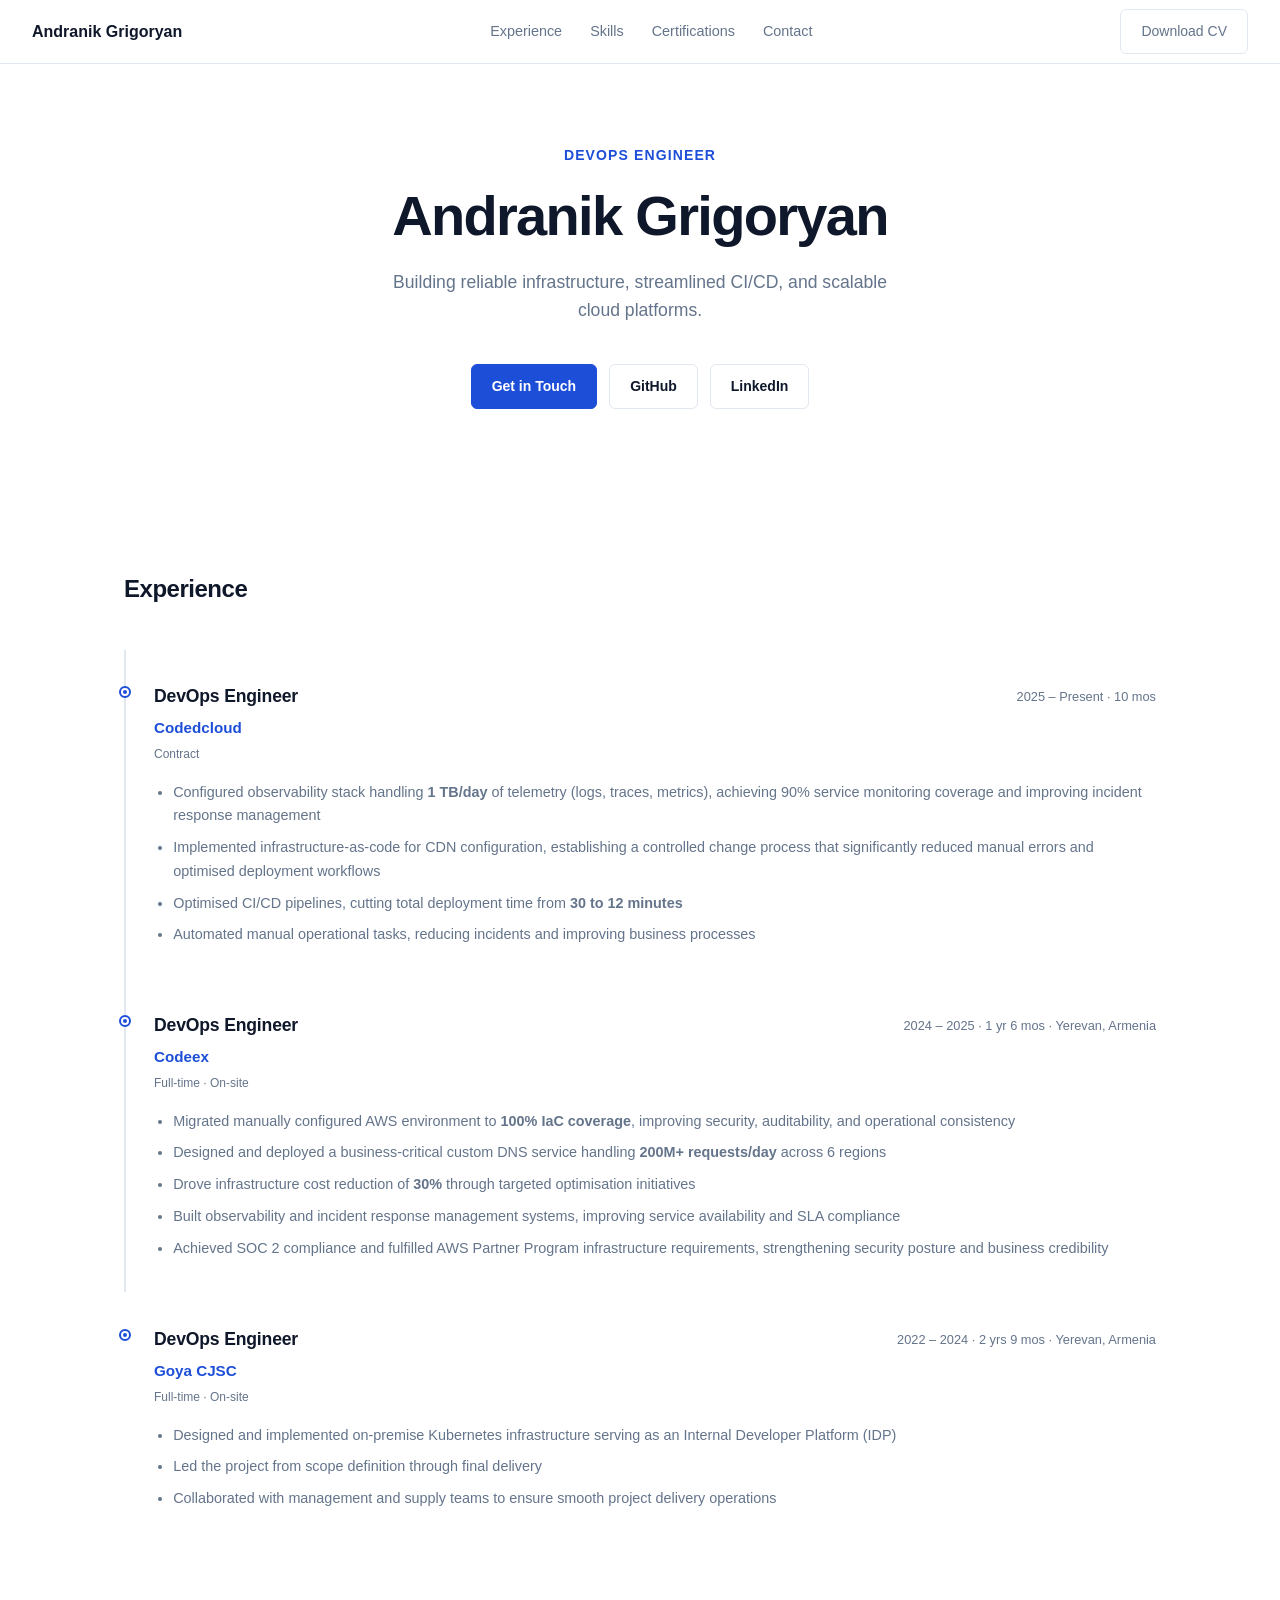
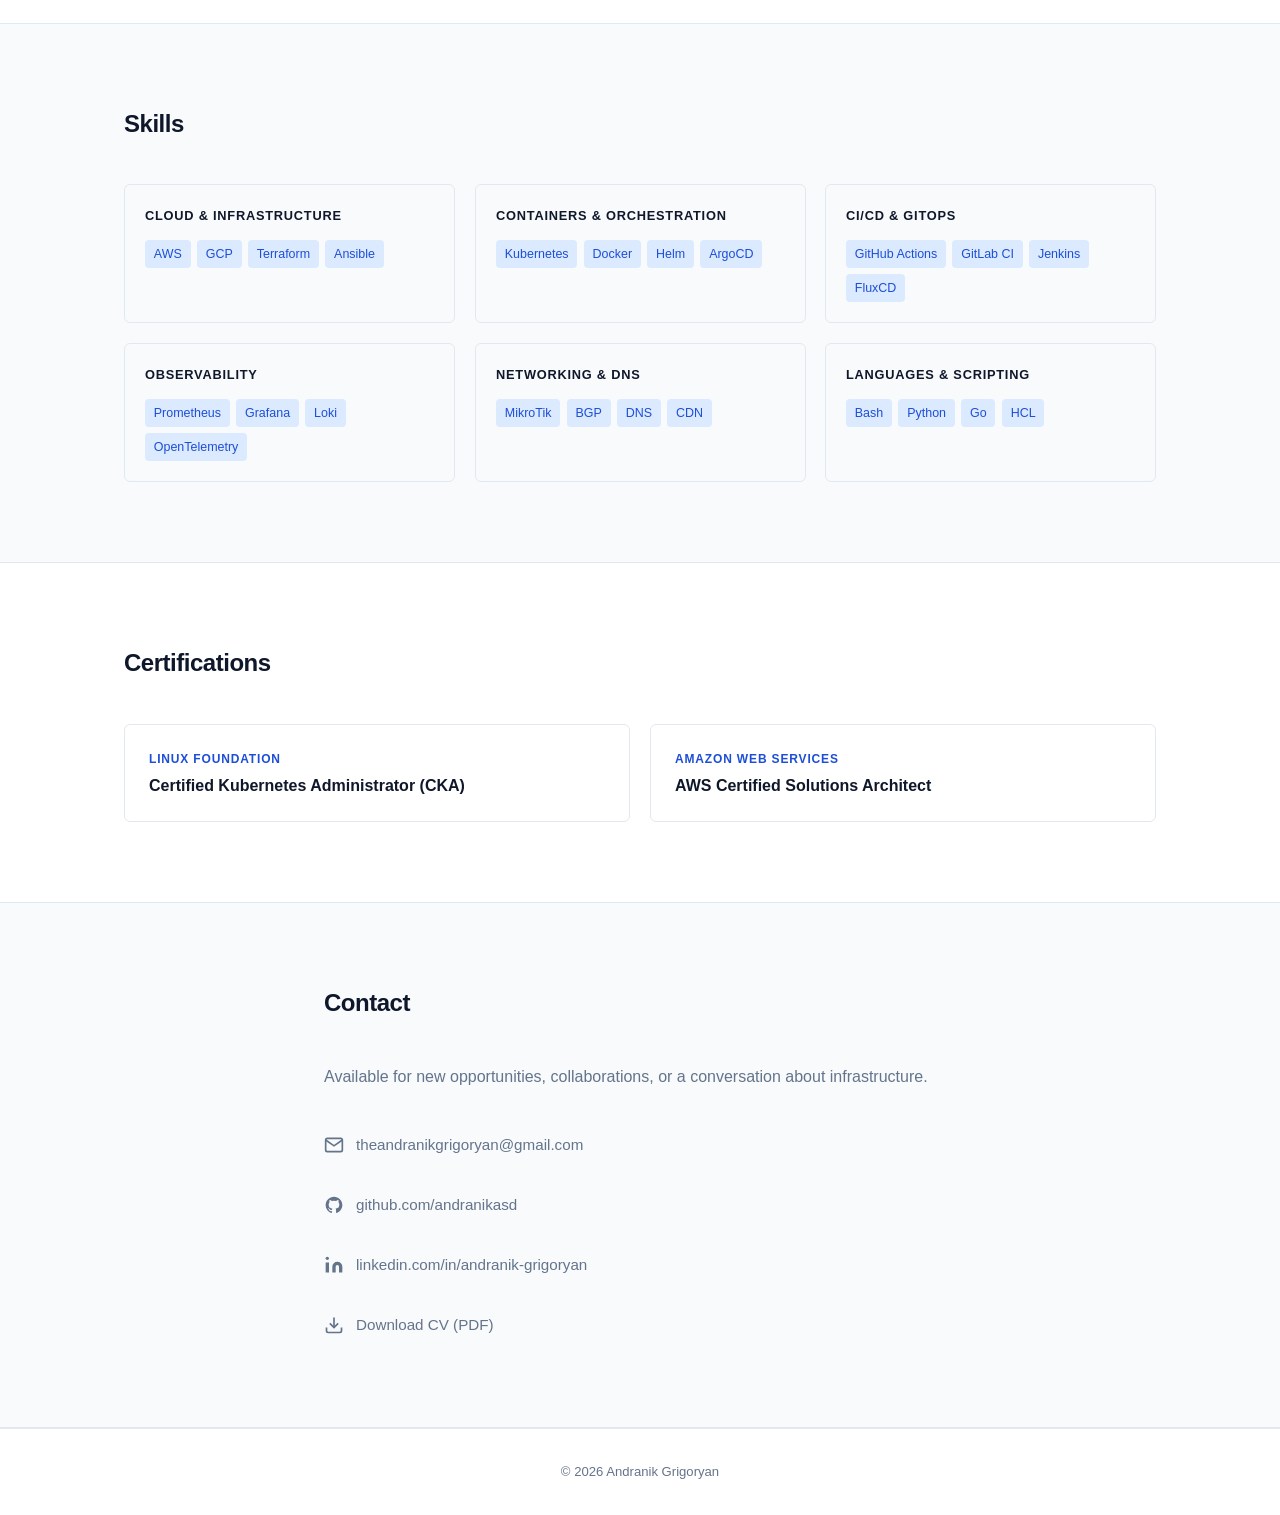
==== commit 60428d2f: "Changed profile links" ====
--- a/index.html
+++ b/index.html
@@ -4,7 +4,12 @@
   <meta charset="UTF-8" />
   <meta name="viewport" content="width=device-width, initial-scale=1.0" />
   <meta name="description" content="Andranik Grigoryan — DevOps Engineer. Infrastructure, CI/CD, cloud, and automation." />
+  <meta name="theme-color" content="#1d4ed8" />
+  <meta property="og:title" content="Andranik Grigoryan — DevOps Engineer" />
+  <meta property="og:description" content="Building reliable infrastructure, streamlined CI/CD, and scalable cloud platforms." />
+  <meta property="og:type" content="website" />
   <title>Andranik Grigoryan — DevOps Engineer</title>
+  <link rel="icon" href="data:image/svg+xml,<svg xmlns='http://www.w3.org/2000/svg' viewBox='0 0 100 100'><rect width='100' height='100' rx='14' fill='%231d4ed8'/><text x='50' y='54' font-size='46' font-family='system-ui,sans-serif' font-weight='700' fill='white' text-anchor='middle' dominant-baseline='central'>AG</text></svg>" />
   <link rel="stylesheet" href="assets/css/style.css" />
 </head>
 <body>
@@ -17,6 +22,7 @@
       <li><a href="#skills">Skills</a></li>
       <li><a href="#certifications">Certifications</a></li>
       <li><a href="#contact">Contact</a></li>
+      <li class="nav__cv-link"><a href="cv.pdf" download>Download CV</a></li>
     </ul>
     <a href="cv.pdf" class="btn btn--outline" download>Download CV</a>
     <button class="nav__burger" aria-label="Toggle menu" id="burger">
@@ -34,8 +40,8 @@
       </p>
       <div class="hero__cta">
         <a href="#contact" class="btn btn--primary">Get in Touch</a>
-        <a href="https://github.com/yourusername" class="btn btn--ghost" target="_blank" rel="noopener">GitHub</a>
-        <a href="https://linkedin.com/in/yourusername" class="btn btn--ghost" target="_blank" rel="noopener">LinkedIn</a>
+        <a href="https://github.com/andranikasd" class="btn btn--ghost" target="_blank" rel="noopener">GitHub</a>
+        <a href="https://www.linkedin.com/in/andranik-grigoryan/" class="btn btn--ghost" target="_blank" rel="noopener">LinkedIn</a>
       </div>
     </div>
   </header>
@@ -77,6 +83,7 @@
             <li>Designed and deployed a business-critical custom DNS service handling <strong>200M+ requests/day</strong> across 6 regions</li>
             <li>Drove infrastructure cost reduction of <strong>30%</strong> through targeted optimisation initiatives</li>
             <li>Built observability and incident response management systems, improving service availability and SLA compliance</li>
+            <li>Achieved SOC 2 compliance and fulfilled AWS Partner Program infrastructure requirements, strengthening security posture and business credibility</li>
           </ul>
         </li>
 
@@ -177,17 +184,13 @@
       <div class="certs__grid">
 
         <div class="cert-card">
-          <div class="cert-card__body">
-            <p class="cert-card__issuer">Linux Foundation</p>
-            <h3 class="cert-card__name">Certified Kubernetes Administrator (CKA)</h3>
-          </div>
+          <p class="cert-card__issuer">Linux Foundation</p>
+          <h3 class="cert-card__name">Certified Kubernetes Administrator (CKA)</h3>
         </div>
 
         <div class="cert-card">
-          <div class="cert-card__body">
-            <p class="cert-card__issuer">Amazon Web Services</p>
-            <h3 class="cert-card__name">AWS Certified Solutions Architect</h3>
-          </div>
+          <p class="cert-card__issuer">Amazon Web Services</p>
+          <h3 class="cert-card__name">AWS Certified Solutions Architect</h3>
         </div>
 
       </div>
@@ -202,17 +205,17 @@
         Available for new opportunities, collaborations, or a conversation about infrastructure.
       </p>
       <div class="contact__links">
-        <a href="mailto:your@email.com" class="contact-link">
+        <a href="mailto:theandranikgrigoryan@gmail.com" class="contact-link">
           <svg viewBox="0 0 24 24" fill="none" stroke="currentColor" stroke-width="2" width="20" height="20" aria-hidden="true"><path d="M4 4h16c1.1 0 2 .9 2 2v12c0 1.1-.9 2-2 2H4c-1.1 0-2-.9-2-2V6c0-1.1.9-2 2-2z"/><polyline points="22,6 12,13 2,6"/></svg>
-          your@email.com
-        </a>
-        <a href="https://github.com/yourusername" class="contact-link" target="_blank" rel="noopener">
+          theandranikgrigoryan@gmail.com
+        </a>
+        <a href="https://github.com/andranikasd" class="contact-link" target="_blank" rel="noopener">
           <svg viewBox="0 0 24 24" fill="currentColor" width="20" height="20" aria-hidden="true"><path d="M12 2C6.477 2 2 6.477 2 12c0 4.418 2.865 8.166 6.839 9.489.5.092.682-.217.682-.482 0-.237-.009-.868-.013-1.703-2.782.604-3.369-1.34-3.369-1.34-.454-1.156-1.11-1.463-1.11-1.463-.908-.62.069-.608.069-.608 1.003.07 1.531 1.03 1.531 1.03.892 1.529 2.341 1.087 2.91.832.092-.647.35-1.088.636-1.338-2.22-.253-4.555-1.11-4.555-4.943 0-1.091.39-1.984 1.029-2.683-.103-.253-.446-1.27.098-2.647 0 0 .84-.269 2.75 1.025A9.578 9.578 0 0 1 12 6.836a9.59 9.59 0 0 1 2.504.337c1.909-1.294 2.747-1.025 2.747-1.025.546 1.377.203 2.394.1 2.647.64.699 1.028 1.592 1.028 2.683 0 3.842-2.339 4.687-4.566 4.935.359.309.678.919.678 1.852 0 1.336-.012 2.415-.012 2.743 0 .267.18.578.688.48C19.138 20.163 22 16.418 22 12c0-5.523-4.477-10-10-10z"/></svg>
-          github.com/yourusername
-        </a>
-        <a href="https://linkedin.com/in/yourusername" class="contact-link" target="_blank" rel="noopener">
+          github.com/andranikasd
+        </a>
+        <a href="https://www.linkedin.com/in/andranik-grigoryan/" class="contact-link" target="_blank" rel="noopener">
           <svg viewBox="0 0 24 24" fill="currentColor" width="20" height="20" aria-hidden="true"><path d="M16 8a6 6 0 0 1 6 6v7h-4v-7a2 2 0 0 0-2-2 2 2 0 0 0-2 2v7h-4v-7a6 6 0 0 1 6-6z"/><rect x="2" y="9" width="4" height="12"/><circle cx="4" cy="4" r="2"/></svg>
-          linkedin.com/in/yourusername
+          linkedin.com/in/andranik-grigoryan
         </a>
         <a href="cv.pdf" class="contact-link" download>
           <svg viewBox="0 0 24 24" fill="none" stroke="currentColor" stroke-width="2" width="20" height="20" aria-hidden="true"><path d="M21 15v4a2 2 0 0 1-2 2H5a2 2 0 0 1-2-2v-4"/><polyline points="7 10 12 15 17 10"/><line x1="12" y1="15" x2="12" y2="3"/></svg>
@@ -229,6 +232,6 @@
     </div>
   </footer>
 
-  <script src="assets/js/main.js"></script>
+  <script src="assets/js/main.js" defer></script>
 </body>
 </html>
--- a/assets/css/style.css
+++ b/assets/css/style.css
@@ -1,23 +1,32 @@
 /* ── DESIGN TOKENS ───────────────────────────────────────── */
 :root {
-  --bg:          #ffffff;
-  --bg-alt:      #f8fafc;
-  --bg-card:     #ffffff;
-  --border:      #e2e8f0;
-  --text:        #0f172a;
-  --text-muted:  #64748b;
-  --accent:      #1d4ed8;
-  --accent-light:#dbeafe;
-  --font-sans:   Inter, -apple-system, BlinkMacSystemFont, 'Segoe UI', Roboto, sans-serif;
-  --radius:      6px;
-  --nav-h:       64px;
-  --max-w:       1080px;
-  --transition:  150ms ease;
+  --bg: #fff;
+  --bg-alt: #f8fafc;
+  --border: #e2e8f0;
+  --text: #0f172a;
+  --text-muted: #64748b;
+  --accent: #1d4ed8;
+  --accent-light: #dbeafe;
+  --font-sans: 'Inter', -apple-system, BlinkMacSystemFont, 'Segoe UI', 'Roboto', sans-serif;
+  --radius: 6px;
+  --nav-h: 64px;
+  --max-w: 1080px;
+  --transition: 150ms ease;
 }
 
 /* ── RESET ───────────────────────────────────────────────── */
-*, *::before, *::after { box-sizing: border-box; margin: 0; padding: 0; }
-html { scroll-behavior: smooth; }
+*,
+*::before,
+*::after {
+  box-sizing: border-box;
+  margin: 0;
+  padding: 0;
+}
+
+html {
+  scroll-behavior: smooth;
+}
+
 body {
   background: var(--bg);
   color: var(--text);
@@ -25,19 +34,58 @@
   font-size: 1rem;
   line-height: 1.7;
   min-height: 100vh;
-}
-img { display: block; max-width: 100%; }
-a { color: var(--accent); text-decoration: none; transition: color var(--transition); }
-a:hover { color: #1e40af; }
-ul, ol { list-style: none; }
-strong { font-weight: 600; }
+  overflow-x: hidden;
+}
+
+img {
+  display: block;
+  max-width: 100%;
+}
+
+a {
+  color: var(--accent);
+  text-decoration: none;
+  transition: color var(--transition);
+}
+
+a:hover {
+  color: #1e40af;
+}
+
+ul,
+ol {
+  list-style: none;
+  padding: 0;
+}
+
+strong {
+  font-weight: 600;
+}
+
+/* ── FOCUS STYLES ────────────────────────────────────────── */
+:focus-visible {
+  outline: 2px solid var(--accent);
+  outline-offset: 3px;
+  border-radius: 3px;
+}
+
+/* ── SCROLL OFFSET (fixed nav compensation) ──────────────── */
+#home,
+#experience,
+#skills,
+#certifications,
+#contact {
+  scroll-margin-top: var(--nav-h);
+}
 
 /* ── NAV ─────────────────────────────────────────────────── */
 .nav {
   position: fixed;
-  top: 0; left: 0; right: 0;
+  top: 0;
+  left: 0;
+  right: 0;
   height: var(--nav-h);
-  background: rgba(255, 255, 255, 0.95);
+  background: rgb(255 255 255 / 95%);
   backdrop-filter: blur(8px);
   border-bottom: 1px solid var(--border);
   display: flex;
@@ -47,25 +95,40 @@
   gap: 1.5rem;
   z-index: 100;
 }
+
 .nav__brand {
   font-size: 1rem;
   font-weight: 700;
   color: var(--text);
   white-space: nowrap;
 }
+
 .nav__links {
   display: flex;
   gap: 1.75rem;
   flex: 1;
   justify-content: center;
 }
+
 .nav__links a {
   font-size: 0.9rem;
   font-weight: 500;
   color: var(--text-muted);
   transition: color var(--transition);
-}
-.nav__links a:hover { color: var(--text); }
+  min-height: 44px;
+  display: inline-flex;
+  align-items: center;
+}
+
+.nav__links a:hover {
+  color: var(--text);
+}
+
+/* Download CV in nav — desktop: hide; mobile: show in dropdown */
+.nav__cv-link {
+  display: none;
+}
+
 .nav__burger {
   display: none;
   flex-direction: column;
@@ -73,8 +136,12 @@
   background: none;
   border: none;
   cursor: pointer;
-  padding: 4px;
-}
+  padding: 10px 4px;
+  min-height: 44px;
+  align-items: center;
+  justify-content: center;
+}
+
 .nav__burger span {
   display: block;
   width: 22px;
@@ -89,7 +156,7 @@
   display: inline-flex;
   align-items: center;
   gap: 0.4rem;
-  padding: 0.5rem 1.2rem;
+  padding: 0.6rem 1.25rem;
   border-radius: var(--radius);
   font-size: 0.875rem;
   font-weight: 600;
@@ -97,32 +164,39 @@
   cursor: pointer;
   border: 1px solid transparent;
   white-space: nowrap;
-}
+  min-height: 44px;
+}
+
 .btn--primary {
   background: var(--accent);
   border-color: var(--accent);
   color: #fff;
 }
+
 .btn--primary:hover {
   background: #1e40af;
   border-color: #1e40af;
   color: #fff;
 }
+
 .btn--ghost {
   background: transparent;
   border-color: var(--border);
   color: var(--text);
 }
+
 .btn--ghost:hover {
   border-color: var(--accent);
   color: var(--accent);
 }
+
 .btn--outline {
   background: transparent;
   border-color: var(--border);
   color: var(--text-muted);
   font-weight: 500;
 }
+
 .btn--outline:hover {
   border-color: var(--accent);
   color: var(--accent);
@@ -135,14 +209,21 @@
   margin: 0 auto;
   padding: 0 1.5rem;
 }
-.container--narrow { max-width: 680px; }
-
-.section { padding: 5rem 0; }
+
+.container--narrow {
+  max-width: 680px;
+}
+
+.section {
+  padding: 5rem 0;
+}
+
 .section--alt {
   background: var(--bg-alt);
   border-top: 1px solid var(--border);
   border-bottom: 1px solid var(--border);
 }
+
 .section__title {
   font-size: 1.5rem;
   font-weight: 700;
@@ -156,6 +237,7 @@
   padding: calc(var(--nav-h) + 5rem) 0 5rem;
   text-align: center;
 }
+
 .hero__eyebrow {
   font-size: 0.875rem;
   font-weight: 600;
@@ -164,14 +246,16 @@
   letter-spacing: 0.08em;
   margin-bottom: 1rem;
 }
+
 .hero__name {
-  font-size: clamp(2.25rem, 5vw, 3.5rem);
+  font-size: clamp(2rem, 5vw, 3.5rem);
   font-weight: 700;
   letter-spacing: -0.03em;
   color: var(--text);
   margin-bottom: 1.25rem;
   line-height: 1.15;
 }
+
 .hero__tagline {
   font-size: 1.1rem;
   color: var(--text-muted);
@@ -179,6 +263,7 @@
   margin: 0 auto 2.5rem;
   line-height: 1.6;
 }
+
 .hero__cta {
   display: flex;
   gap: 0.75rem;
@@ -190,13 +275,14 @@
 .timeline {
   display: flex;
   flex-direction: column;
-  gap: 0;
-}
+}
+
 .timeline__item {
   position: relative;
   padding: 2rem 0 2rem 1.75rem;
   border-left: 2px solid var(--border);
 }
+
 .timeline__item::before {
   content: '';
   position: absolute;
@@ -209,9 +295,11 @@
   border: 2px solid var(--bg);
   outline: 2px solid var(--accent);
 }
+
 .timeline__item:last-child {
   border-left-color: transparent;
 }
+
 .timeline__header {
   display: flex;
   justify-content: space-between;
@@ -220,33 +308,38 @@
   margin-bottom: 1rem;
   flex-wrap: wrap;
 }
+
 .timeline__meta {
   display: flex;
   flex-direction: column;
   gap: 0.2rem;
 }
+
 .timeline__role {
   font-size: 1.1rem;
   font-weight: 700;
   color: var(--text);
   letter-spacing: -0.01em;
 }
+
 .timeline__company {
   font-size: 0.95rem;
   font-weight: 600;
   color: var(--accent);
 }
+
 .timeline__badge {
   font-size: 0.75rem;
   color: var(--text-muted);
-  font-weight: 400;
-}
+}
+
 .timeline__date {
   font-size: 0.8rem;
   color: var(--text-muted);
   white-space: nowrap;
   padding-top: 0.25rem;
 }
+
 .timeline__bullets {
   display: flex;
   flex-direction: column;
@@ -254,6 +347,7 @@
   list-style: disc;
   padding-left: 1.2rem;
 }
+
 .timeline__bullets li {
   font-size: 0.9rem;
   color: var(--text-muted);
@@ -266,11 +360,13 @@
   grid-template-columns: repeat(3, 1fr);
   gap: 1.25rem;
 }
+
 .skill-group {
   border: 1px solid var(--border);
   border-radius: var(--radius);
   padding: 1.25rem;
 }
+
 .skill-group__title {
   font-size: 0.8rem;
   font-weight: 700;
@@ -286,6 +382,7 @@
   flex-wrap: wrap;
   gap: 0.4rem;
 }
+
 .tag {
   background: var(--accent-light);
   color: var(--accent);
@@ -301,13 +398,18 @@
   grid-template-columns: repeat(2, 1fr);
   gap: 1.25rem;
 }
+
 .cert-card {
   border: 1px solid var(--border);
   border-radius: var(--radius);
   padding: 1.5rem;
   transition: border-color var(--transition);
 }
-.cert-card:hover { border-color: var(--accent); }
+
+.cert-card:hover {
+  border-color: var(--accent);
+}
+
 .cert-card__issuer {
   font-size: 0.75rem;
   font-weight: 600;
@@ -316,6 +418,7 @@
   letter-spacing: 0.07em;
   margin-bottom: 0.4rem;
 }
+
 .cert-card__name {
   font-size: 1rem;
   font-weight: 700;
@@ -329,11 +432,13 @@
   margin-bottom: 2rem;
   font-size: 1rem;
 }
+
 .contact__links {
   display: flex;
   flex-direction: column;
   gap: 1rem;
 }
+
 .contact-link {
   display: inline-flex;
   align-items: center;
@@ -342,8 +447,12 @@
   color: var(--text-muted);
   transition: color var(--transition);
   font-weight: 500;
-}
-.contact-link:hover { color: var(--accent); }
+  min-height: 44px;
+}
+
+.contact-link:hover {
+  color: var(--accent);
+}
 
 /* ── FOOTER ──────────────────────────────────────────────── */
 .footer {
@@ -358,38 +467,128 @@
 .fade-in {
   opacity: 0;
   transform: translateY(16px);
+  will-change: opacity, transform;
   transition: opacity 0.4s ease, transform 0.4s ease;
 }
+
 .fade-in.visible {
   opacity: 1;
   transform: none;
 }
 
-/* ── RESPONSIVE ──────────────────────────────────────────── */
+/* ── REDUCED MOTION ──────────────────────────────────────── */
+@media (prefers-reduced-motion: reduce) {
+  html {
+    scroll-behavior: auto;
+  }
+
+  .fade-in {
+    opacity: 1;
+    transform: none;
+    transition: none;
+  }
+}
+
+/* ── RESPONSIVE: TABLET ──────────────────────────────────── */
 @media (max-width: 768px) {
-  .nav__links { display: none; }
+  .nav__links {
+    display: none;
+  }
+
   .nav__links.open {
     display: flex;
     flex-direction: column;
     position: fixed;
     top: var(--nav-h);
-    left: 0; right: 0;
+    left: 0;
+    right: 0;
     background: var(--bg);
     border-bottom: 1px solid var(--border);
-    padding: 1.5rem 2rem;
-    gap: 1rem;
+    padding: 1rem 2rem 1.5rem;
+    gap: 0;
     z-index: 99;
-  }
-  .nav__burger { display: flex; }
-
-  .skills__grid   { grid-template-columns: 1fr 1fr; }
-  .certs__grid    { grid-template-columns: 1fr; }
-
-  .timeline__header { flex-direction: column; }
-}
-
-@media (max-width: 560px) {
-  .skills__grid { grid-template-columns: 1fr; }
-  .hero { padding-top: calc(var(--nav-h) + 3rem); }
-  .nav .btn--outline { display: none; }
-}
+    box-shadow: 0 8px 24px rgb(0 0 0 / 8%);
+  }
+
+  .nav__links.open a {
+    padding: 0.6rem 0;
+    border-bottom: 1px solid var(--border);
+    min-height: 48px;
+  }
+
+  .nav__links.open .nav__cv-link {
+    display: block;
+  }
+
+  .nav__links.open .nav__cv-link a {
+    color: var(--accent);
+    font-weight: 600;
+    border-bottom: none;
+  }
+
+  .nav__burger {
+    display: flex;
+  }
+
+  .nav .btn--outline {
+    display: none;
+  }
+
+  .skills__grid {
+    grid-template-columns: 1fr 1fr;
+  }
+
+  .certs__grid {
+    grid-template-columns: 1fr;
+  }
+
+  .timeline__header {
+    flex-direction: column;
+  }
+
+  .timeline__date {
+    white-space: normal;
+  }
+}
+
+/* ── RESPONSIVE: MOBILE ──────────────────────────────────── */
+@media (max-width: 480px) {
+  .nav {
+    padding: 0 1.25rem;
+  }
+
+  .container {
+    padding: 0 1.25rem;
+  }
+
+  .section {
+    padding: 3.5rem 0;
+  }
+
+  .hero {
+    padding-top: calc(var(--nav-h) + 3rem);
+  }
+
+  .hero__tagline {
+    font-size: 1rem;
+  }
+
+  .hero__cta {
+    flex-direction: column;
+    align-items: center;
+  }
+
+  .hero__cta .btn {
+    width: 100%;
+    max-width: 280px;
+    justify-content: center;
+  }
+
+  .skills__grid {
+    grid-template-columns: 1fr;
+  }
+
+  .timeline__item {
+    padding: 1.5rem 0 1.5rem 1.5rem;
+  }
+}
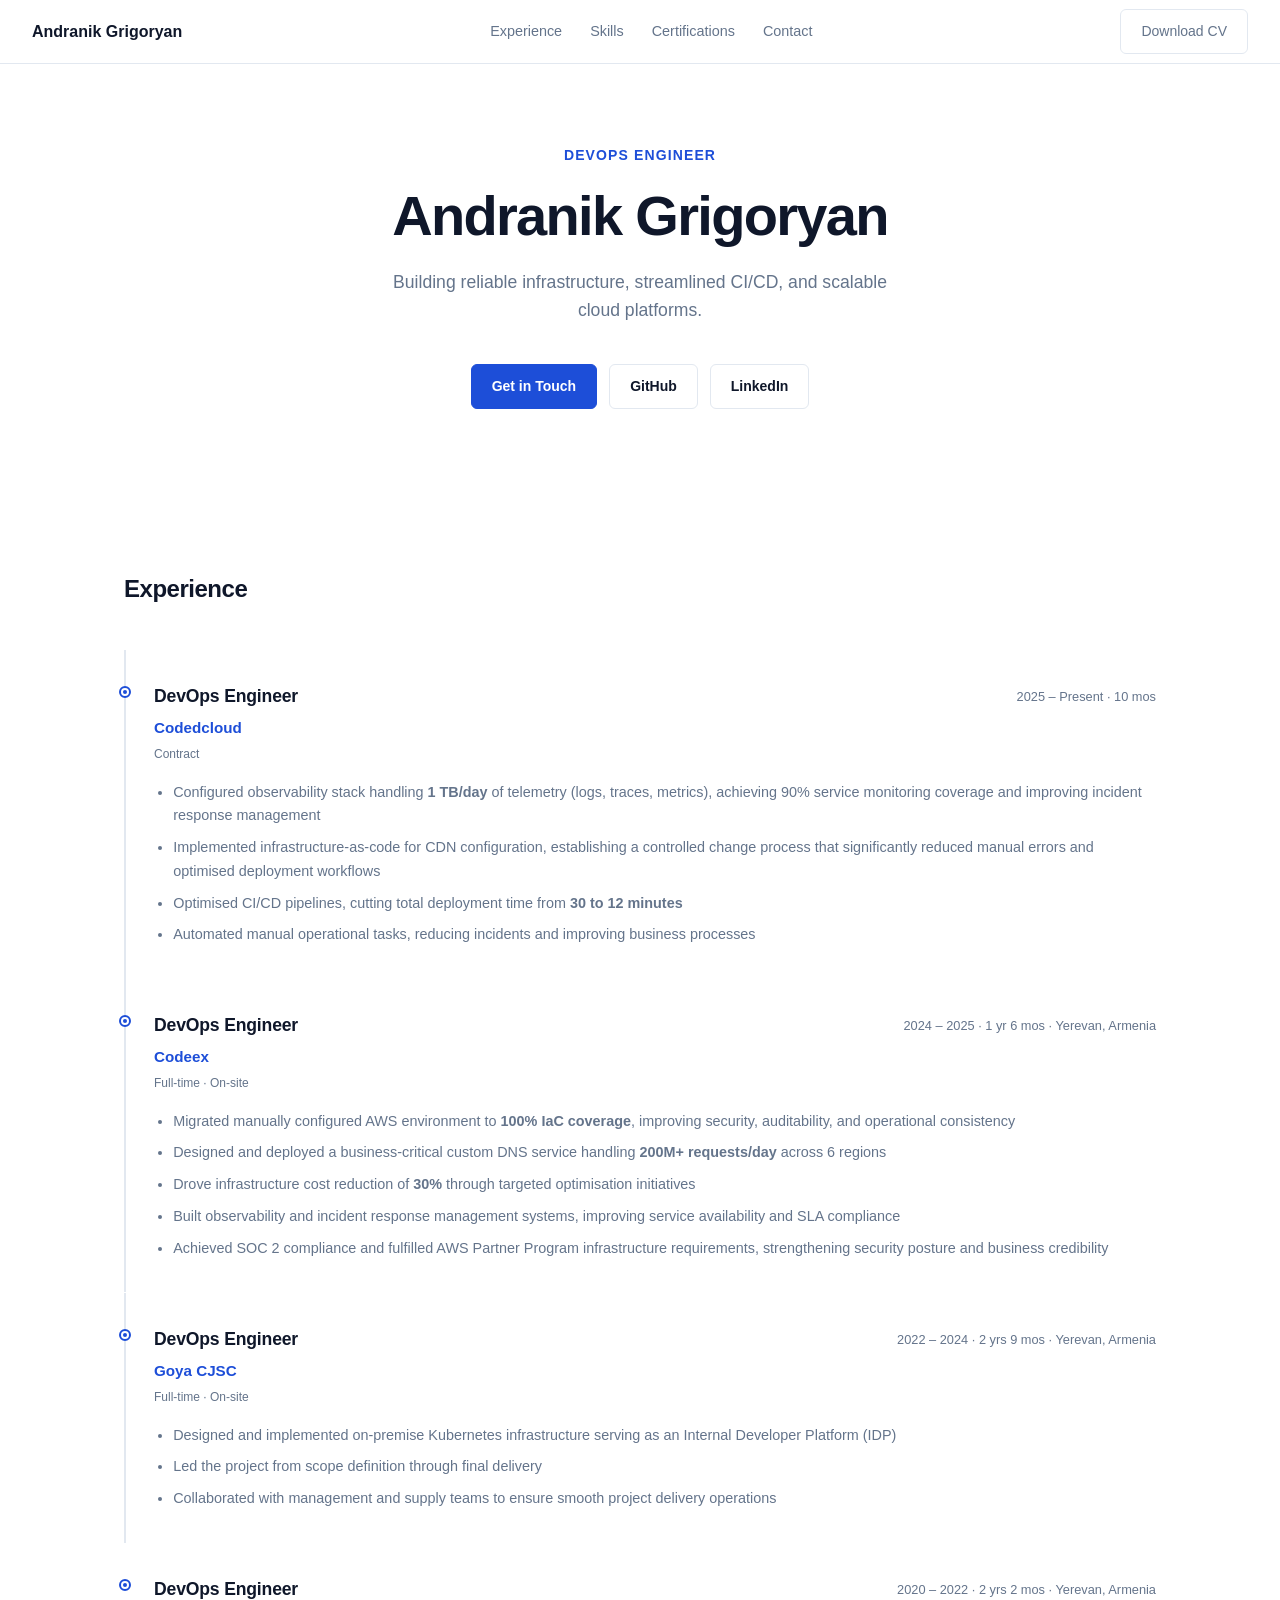
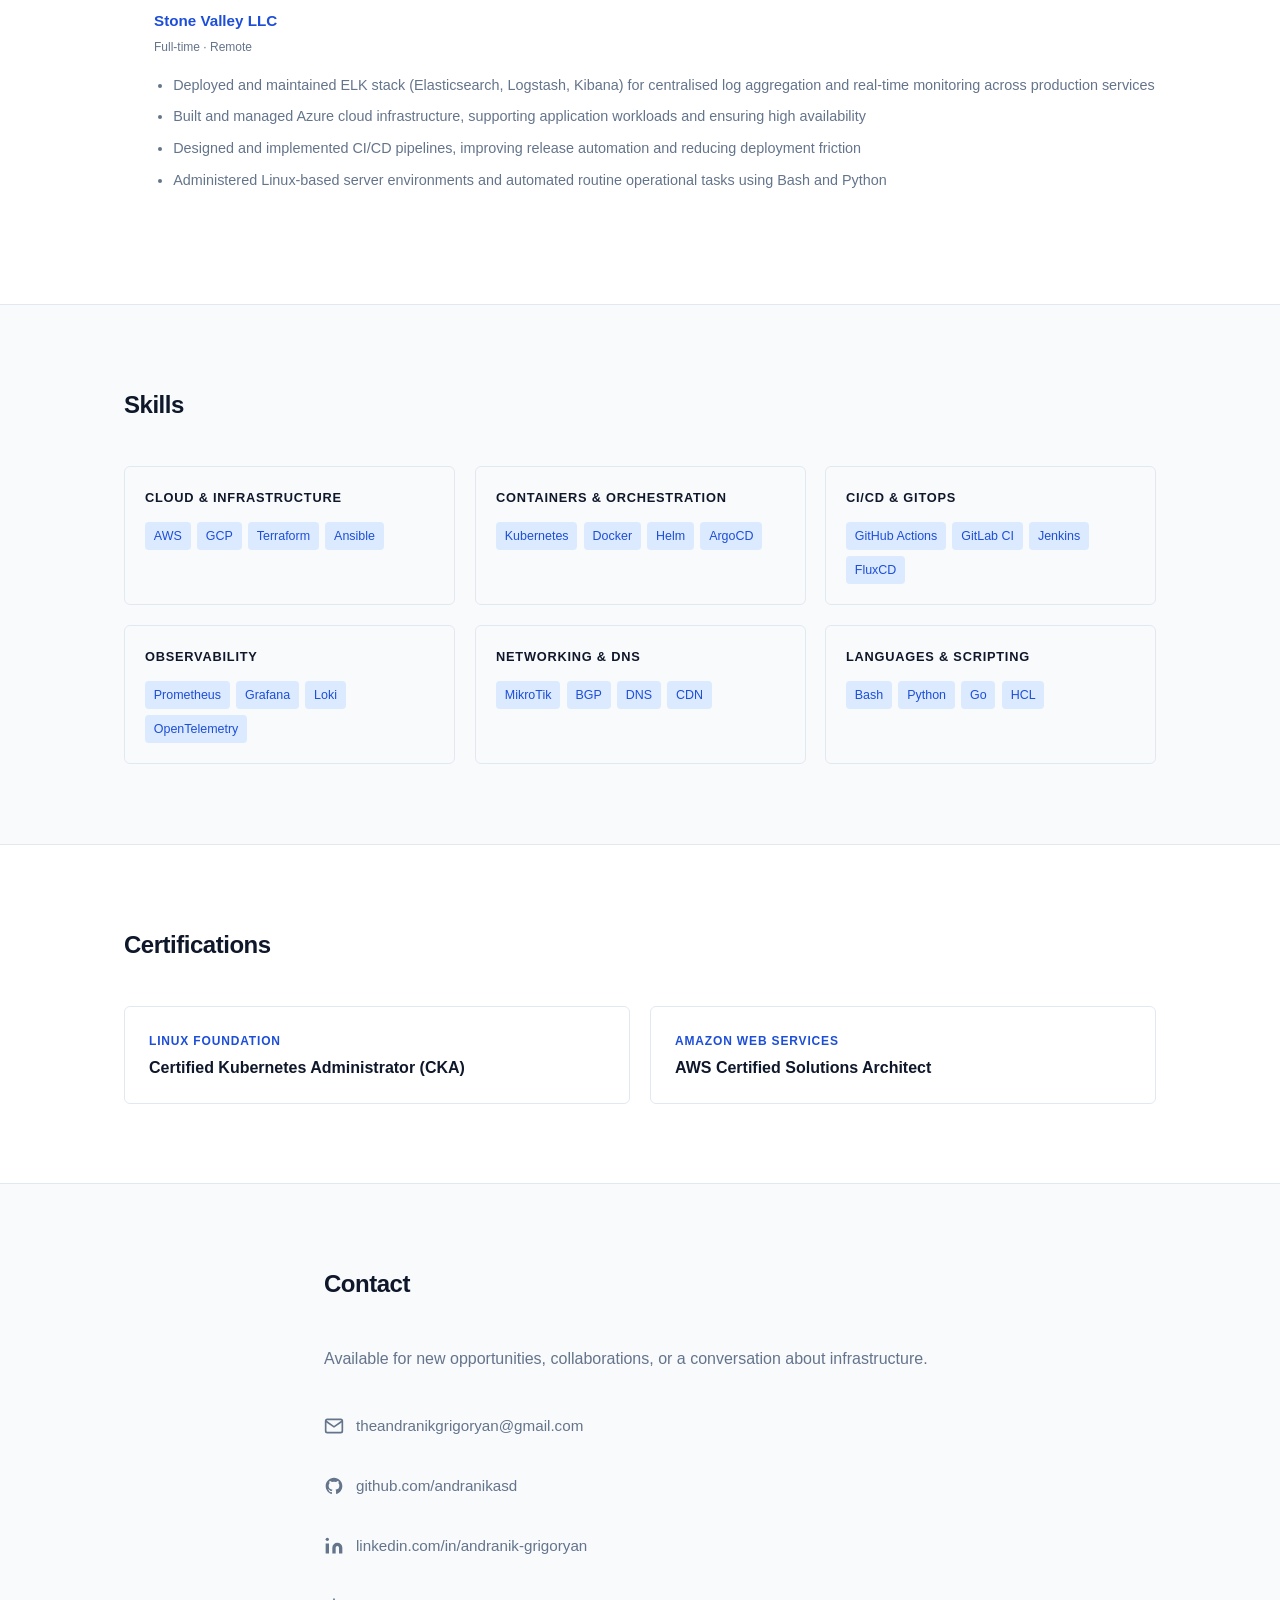
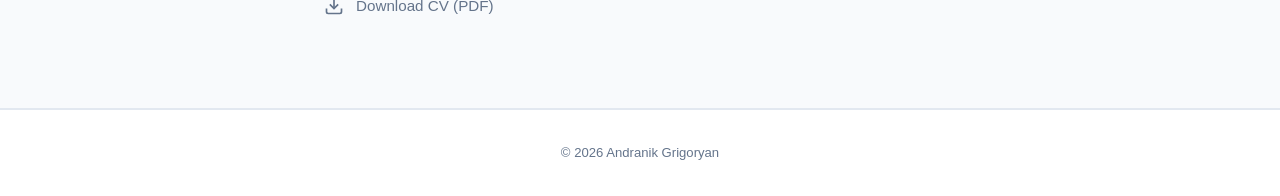
==== commit f197efeb: "Added the old job" ====
--- a/index.html
+++ b/index.html
@@ -9,7 +9,7 @@
   <meta property="og:description" content="Building reliable infrastructure, streamlined CI/CD, and scalable cloud platforms." />
   <meta property="og:type" content="website" />
   <title>Andranik Grigoryan — DevOps Engineer</title>
-  <link rel="icon" href="data:image/svg+xml,<svg xmlns='http://www.w3.org/2000/svg' viewBox='0 0 100 100'><rect width='100' height='100' rx='14' fill='%231d4ed8'/><text x='50' y='54' font-size='46' font-family='system-ui,sans-serif' font-weight='700' fill='white' text-anchor='middle' dominant-baseline='central'>AG</text></svg>" />
+  <link rel="icon" href="data:image/svg+xml,%3Csvg xmlns='http://www.w3.org/2000/svg' viewBox='0 0 100 100'%3E%3Crect width='100' height='100' rx='14' fill='%231d4ed8'/%3E%3Ctext x='50' y='54' font-size='46' font-family='system-ui,sans-serif' font-weight='700' fill='white' text-anchor='middle' dominant-baseline='central'%3EAG%3C/text%3E%3C/svg%3E" />
   <link rel="stylesheet" href="assets/css/style.css" />
 </head>
 <body>
@@ -103,6 +103,23 @@
           </ul>
         </li>
 
+        <li class="timeline__item">
+          <div class="timeline__header">
+            <div class="timeline__meta">
+              <h3 class="timeline__role">DevOps Engineer</h3>
+              <span class="timeline__company">Stone Valley LLC</span>
+              <span class="timeline__badge">Full-time · Remote</span>
+            </div>
+            <span class="timeline__date">2020 – 2022 · 2 yrs 2 mos · Yerevan, Armenia</span>
+          </div>
+          <ul class="timeline__bullets">
+            <li>Deployed and maintained ELK stack (Elasticsearch, Logstash, Kibana) for centralised log aggregation and real-time monitoring across production services</li>
+            <li>Built and managed Azure cloud infrastructure, supporting application workloads and ensuring high availability</li>
+            <li>Designed and implemented CI/CD pipelines, improving release automation and reducing deployment friction</li>
+            <li>Administered Linux-based server environments and automated routine operational tasks using Bash and Python</li>
+          </ul>
+        </li>
+
       </ol>
     </div>
   </section>
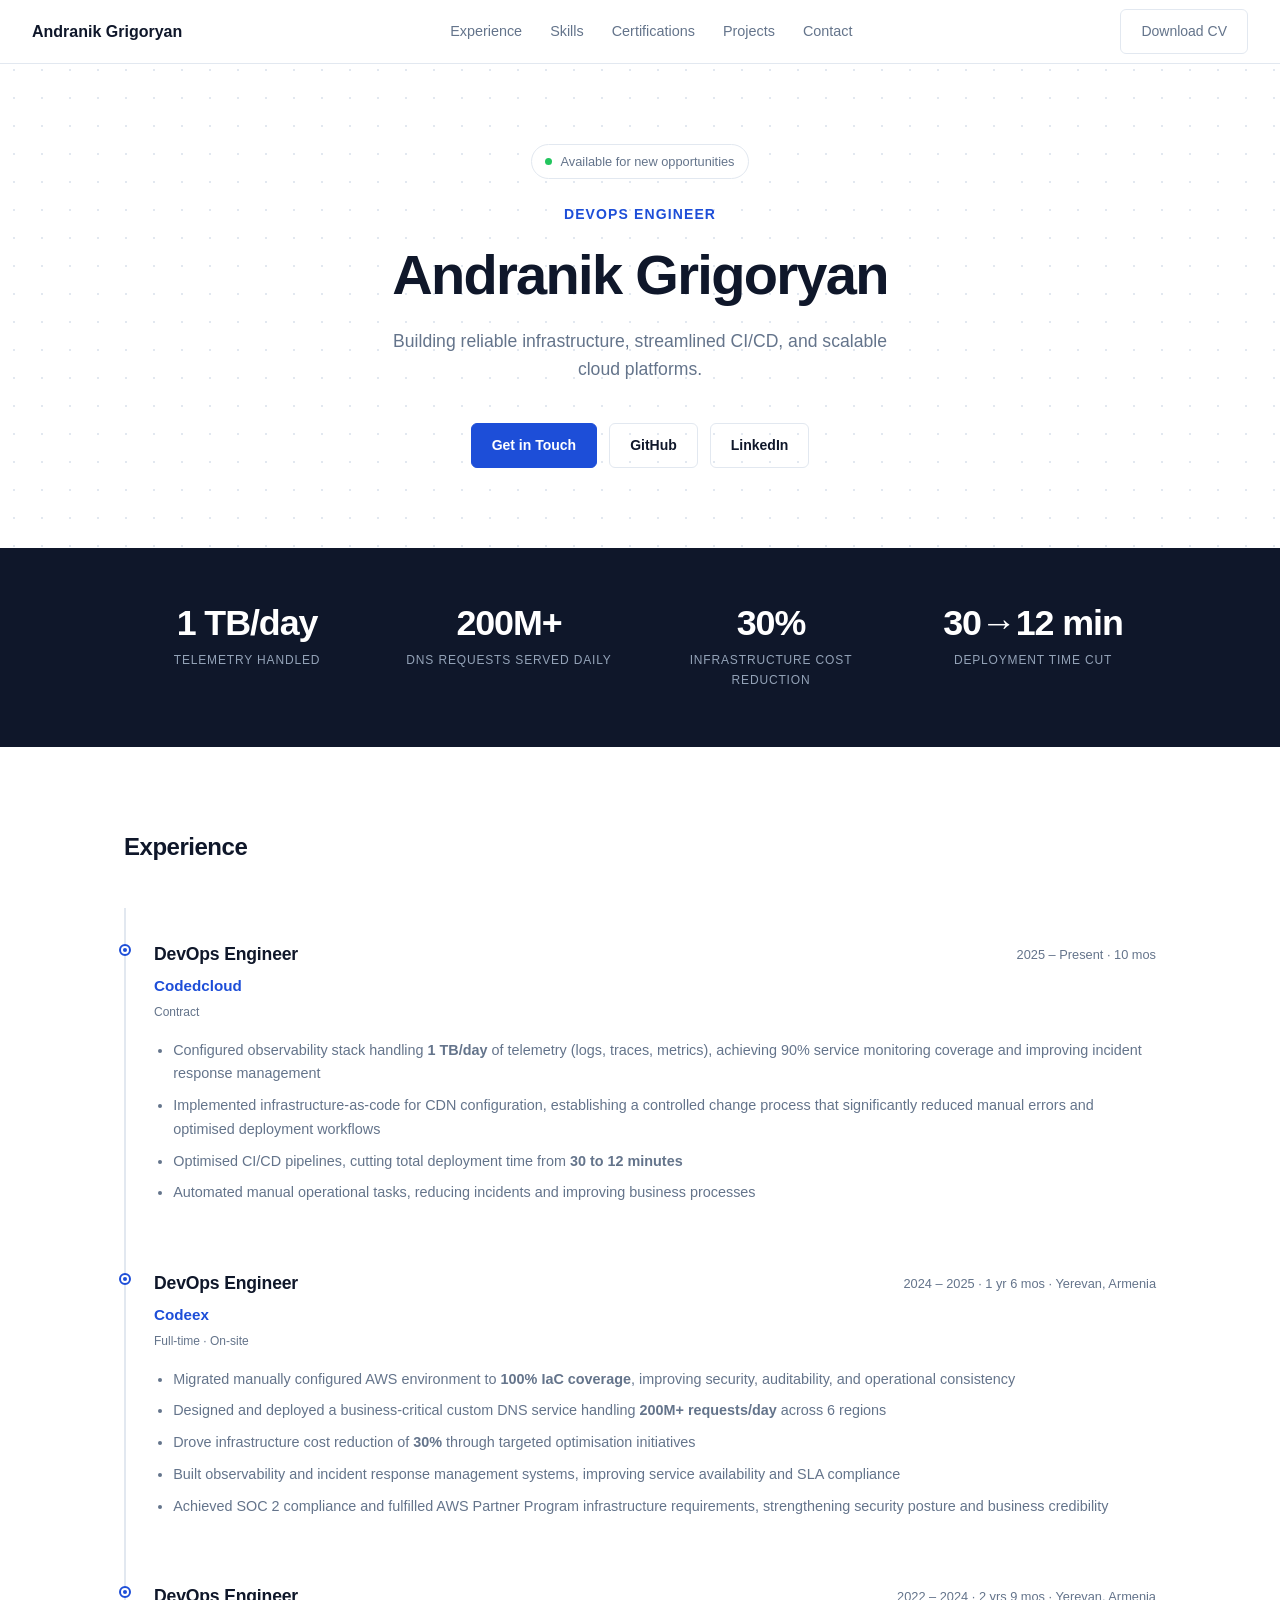
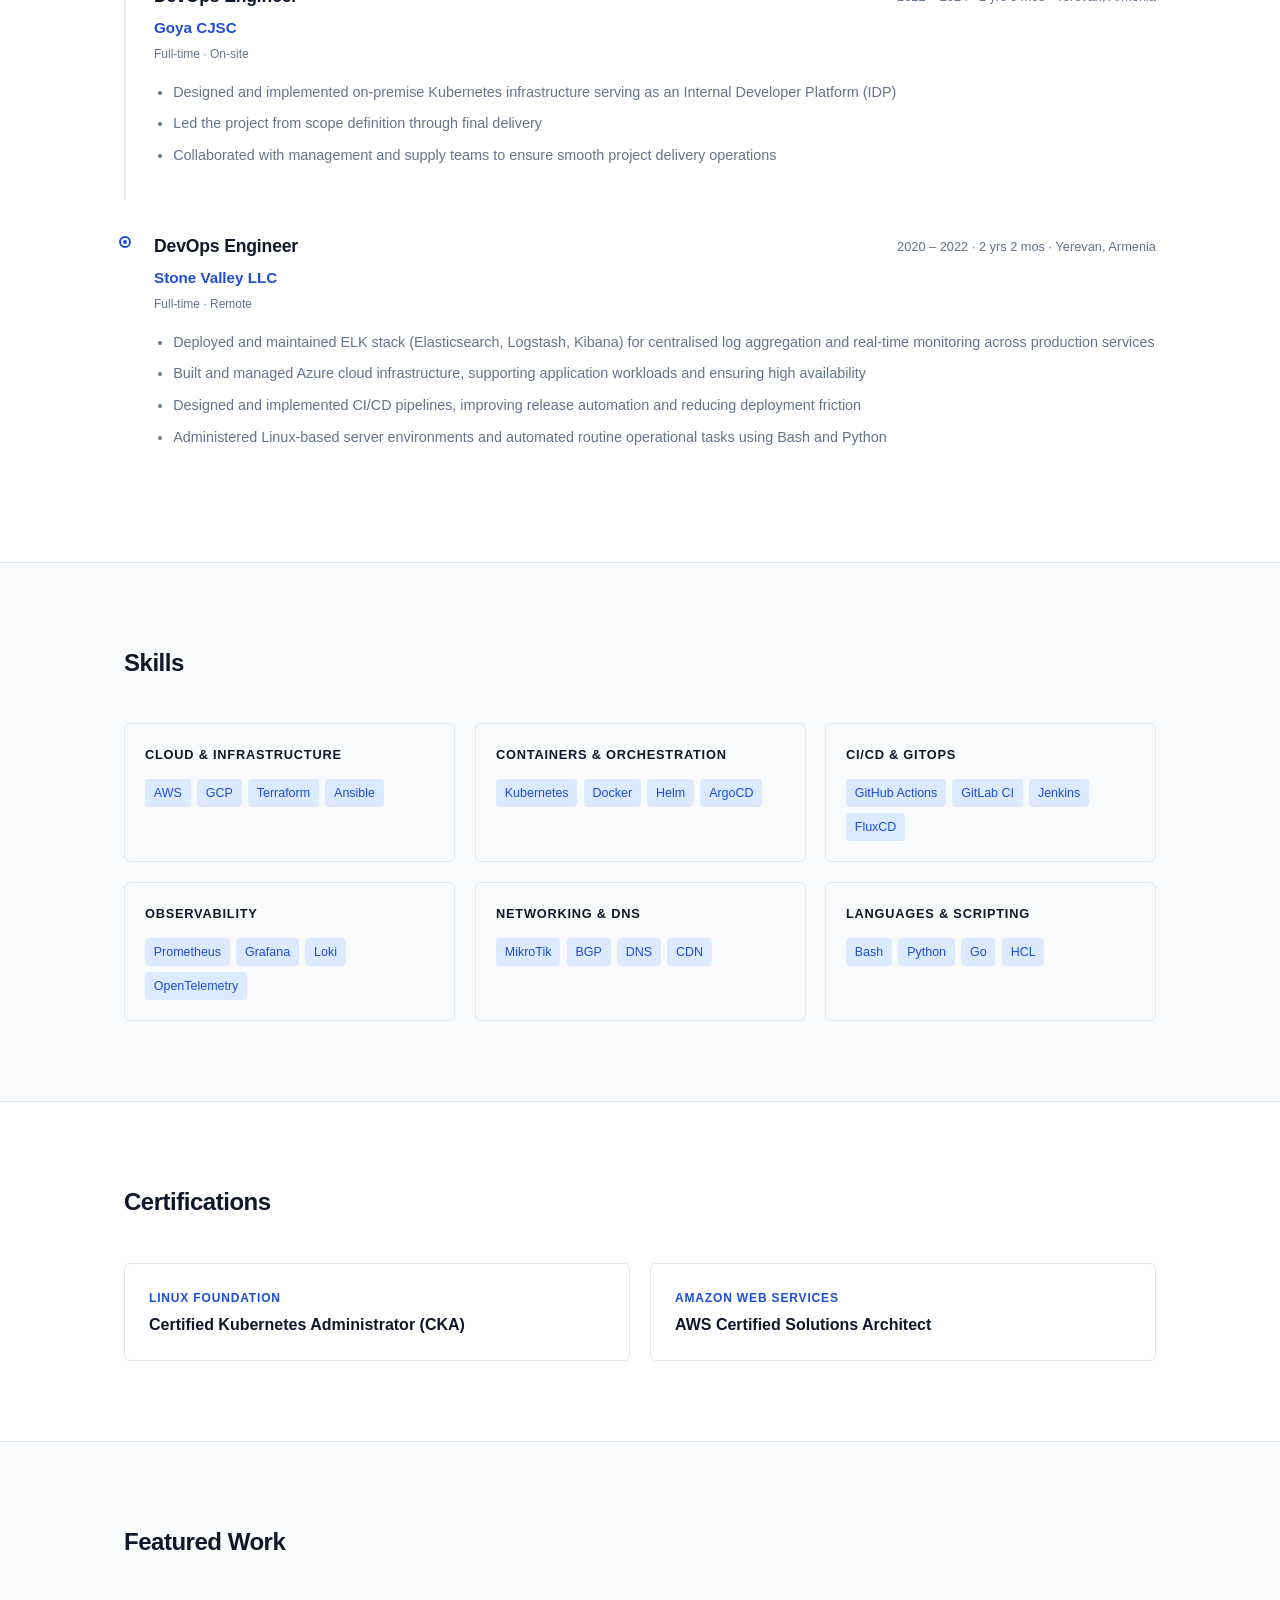
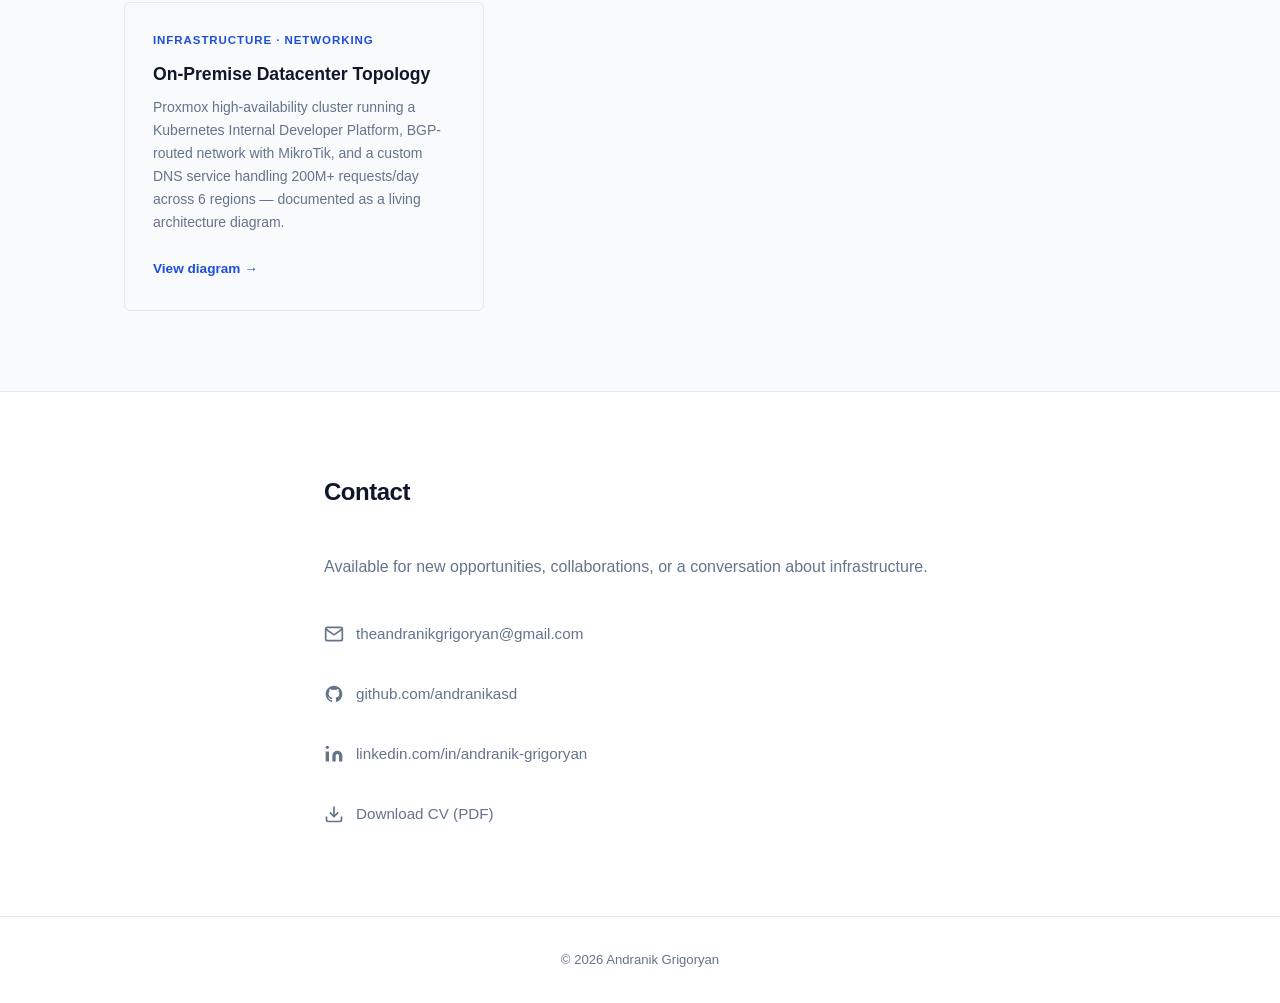
==== commit 3348f3e1: "FSAFSAF" ====
--- a/index.html
+++ b/index.html
@@ -21,6 +21,7 @@
       <li><a href="#experience">Experience</a></li>
       <li><a href="#skills">Skills</a></li>
       <li><a href="#certifications">Certifications</a></li>
+      <li><a href="#projects">Projects</a></li>
       <li><a href="#contact">Contact</a></li>
       <li class="nav__cv-link"><a href="cv.pdf" download>Download CV</a></li>
     </ul>
@@ -33,6 +34,10 @@
   <!-- ── HERO ─────────────────────────────────────────────── -->
   <header class="hero" id="home">
     <div class="container">
+      <p class="hero__availability">
+        <span class="hero__dot" aria-hidden="true"></span>
+        Available for new opportunities
+      </p>
       <p class="hero__eyebrow">DevOps Engineer</p>
       <h1 class="hero__name">Andranik Grigoryan</h1>
       <p class="hero__tagline">
@@ -45,6 +50,30 @@
       </div>
     </div>
   </header>
+
+  <!-- ── METRICS ───────────────────────────────────────────── -->
+  <div class="metrics">
+    <div class="container">
+      <div class="metrics__grid">
+        <div class="metric">
+          <span class="metric__value">1 TB/day</span>
+          <span class="metric__label">Telemetry handled</span>
+        </div>
+        <div class="metric">
+          <span class="metric__value">200M+</span>
+          <span class="metric__label">DNS requests served daily</span>
+        </div>
+        <div class="metric">
+          <span class="metric__value">30%</span>
+          <span class="metric__label">Infrastructure cost reduction</span>
+        </div>
+        <div class="metric">
+          <span class="metric__value">30→12 min</span>
+          <span class="metric__label">Deployment time cut</span>
+        </div>
+      </div>
+    </div>
+  </div>
 
   <!-- ── EXPERIENCE ───────────────────────────────────────── -->
   <section class="section" id="experience">
@@ -214,8 +243,27 @@
     </div>
   </section>
 
+  <!-- ── PROJECTS ──────────────────────────────────────────── -->
+  <section class="section section--alt" id="projects">
+    <div class="container">
+      <h2 class="section__title">Featured Work</h2>
+      <div class="projects__grid">
+        <a href="topoplogy.html" class="project-card" target="_blank" rel="noopener">
+          <span class="project-card__tag">Infrastructure &middot; Networking</span>
+          <h3 class="project-card__title">On-Premise Datacenter Topology</h3>
+          <p class="project-card__desc">
+            Proxmox high-availability cluster running a Kubernetes Internal Developer Platform,
+            BGP-routed network with MikroTik, and a custom DNS service handling 200M+ requests/day
+            across 6 regions — documented as a living architecture diagram.
+          </p>
+          <span class="project-card__link">View diagram &#8594;</span>
+        </a>
+      </div>
+    </div>
+  </section>
+
   <!-- ── CONTACT ───────────────────────────────────────────── -->
-  <section class="section section--alt" id="contact">
+  <section class="section" id="contact">
     <div class="container container--narrow">
       <h2 class="section__title">Contact</h2>
       <p class="contact__lead">
--- a/assets/css/style.css
+++ b/assets/css/style.css
@@ -74,6 +74,7 @@
 #experience,
 #skills,
 #certifications,
+#projects,
 #contact {
   scroll-margin-top: var(--nav-h);
 }
@@ -236,6 +237,42 @@
 .hero {
   padding: calc(var(--nav-h) + 5rem) 0 5rem;
   text-align: center;
+  background-image: radial-gradient(circle, var(--border) 1.5px, transparent 1.5px);
+  background-size: 28px 28px;
+}
+
+.hero__availability {
+  display: inline-flex;
+  align-items: center;
+  gap: 0.5rem;
+  font-size: 0.8rem;
+  font-weight: 500;
+  color: var(--text-muted);
+  padding: 0.35rem 0.85rem;
+  border: 1px solid var(--border);
+  border-radius: 100px;
+  background: var(--bg);
+  margin-bottom: 1.5rem;
+}
+
+.hero__dot {
+  width: 7px;
+  height: 7px;
+  background: #22c55e;
+  border-radius: 50%;
+  flex-shrink: 0;
+  animation: status-pulse 2.4s ease-in-out infinite;
+}
+
+@keyframes status-pulse {
+  0%,
+  100% {
+    opacity: 1;
+  }
+
+  50% {
+    opacity: 0.35;
+  }
 }
 
 .hero__eyebrow {
@@ -269,6 +306,54 @@
   gap: 0.75rem;
   flex-wrap: wrap;
   justify-content: center;
+}
+
+/* ── METRICS ─────────────────────────────────────────────── */
+.metrics {
+  background: var(--text);
+  padding: 3rem 0;
+}
+
+.metrics__grid {
+  display: grid;
+  grid-template-columns: repeat(4, 1fr);
+  gap: 1rem;
+}
+
+.metric {
+  text-align: center;
+  padding: 0.5rem 1rem;
+}
+
+.metric__value {
+  display: block;
+  font-size: clamp(1.6rem, 2.8vw, 2.25rem);
+  font-weight: 700;
+  color: #fff;
+  letter-spacing: -0.03em;
+  line-height: 1.1;
+  margin-bottom: 0.4rem;
+}
+
+.metric__label {
+  display: block;
+  font-size: 0.75rem;
+  color: rgb(148 163 184);
+  text-transform: uppercase;
+  letter-spacing: 0.07em;
+  font-weight: 500;
+}
+
+.metric:nth-child(2) .metric__value {
+  transition-delay: 0.08s;
+}
+
+.metric:nth-child(3) .metric__value {
+  transition-delay: 0.16s;
+}
+
+.metric:nth-child(4) .metric__value {
+  transition-delay: 0.24s;
 }
 
 /* ── TIMELINE ────────────────────────────────────────────── */
@@ -426,6 +511,60 @@
   line-height: 1.3;
 }
 
+/* ── PROJECTS ────────────────────────────────────────────── */
+.projects__grid {
+  display: grid;
+  grid-template-columns: repeat(auto-fill, minmax(340px, 1fr));
+  gap: 1.25rem;
+  max-width: 740px;
+}
+
+.project-card {
+  display: block;
+  border: 1px solid var(--border);
+  border-radius: var(--radius);
+  padding: 1.75rem;
+  color: inherit;
+  transition: border-color var(--transition), box-shadow var(--transition);
+}
+
+.project-card:hover {
+  border-color: var(--accent);
+  box-shadow: 0 4px 20px rgb(29 78 216 / 7%);
+  color: inherit;
+}
+
+.project-card__tag {
+  display: block;
+  font-size: 0.72rem;
+  font-weight: 600;
+  color: var(--accent);
+  text-transform: uppercase;
+  letter-spacing: 0.08em;
+  margin-bottom: 0.75rem;
+}
+
+.project-card__title {
+  font-size: 1.1rem;
+  font-weight: 700;
+  color: var(--text);
+  margin-bottom: 0.65rem;
+  line-height: 1.3;
+}
+
+.project-card__desc {
+  font-size: 0.875rem;
+  color: var(--text-muted);
+  line-height: 1.65;
+  margin-bottom: 1.25rem;
+}
+
+.project-card__link {
+  font-size: 0.85rem;
+  font-weight: 600;
+  color: var(--accent);
+}
+
 /* ── CONTACT ─────────────────────────────────────────────── */
 .contact__lead {
   color: var(--text-muted);
@@ -486,6 +625,10 @@
     opacity: 1;
     transform: none;
     transition: none;
+  }
+
+  .hero__dot {
+    animation: none;
   }
 }
 
@@ -534,6 +677,11 @@
     display: none;
   }
 
+  .metrics__grid {
+    grid-template-columns: 1fr 1fr;
+    gap: 1.5rem 1rem;
+  }
+
   .skills__grid {
     grid-template-columns: 1fr 1fr;
   }
@@ -584,10 +732,18 @@
     justify-content: center;
   }
 
+  .metrics__grid {
+    grid-template-columns: 1fr 1fr;
+  }
+
   .skills__grid {
     grid-template-columns: 1fr;
   }
 
+  .projects__grid {
+    grid-template-columns: 1fr;
+  }
+
   .timeline__item {
     padding: 1.5rem 0 1.5rem 1.5rem;
   }
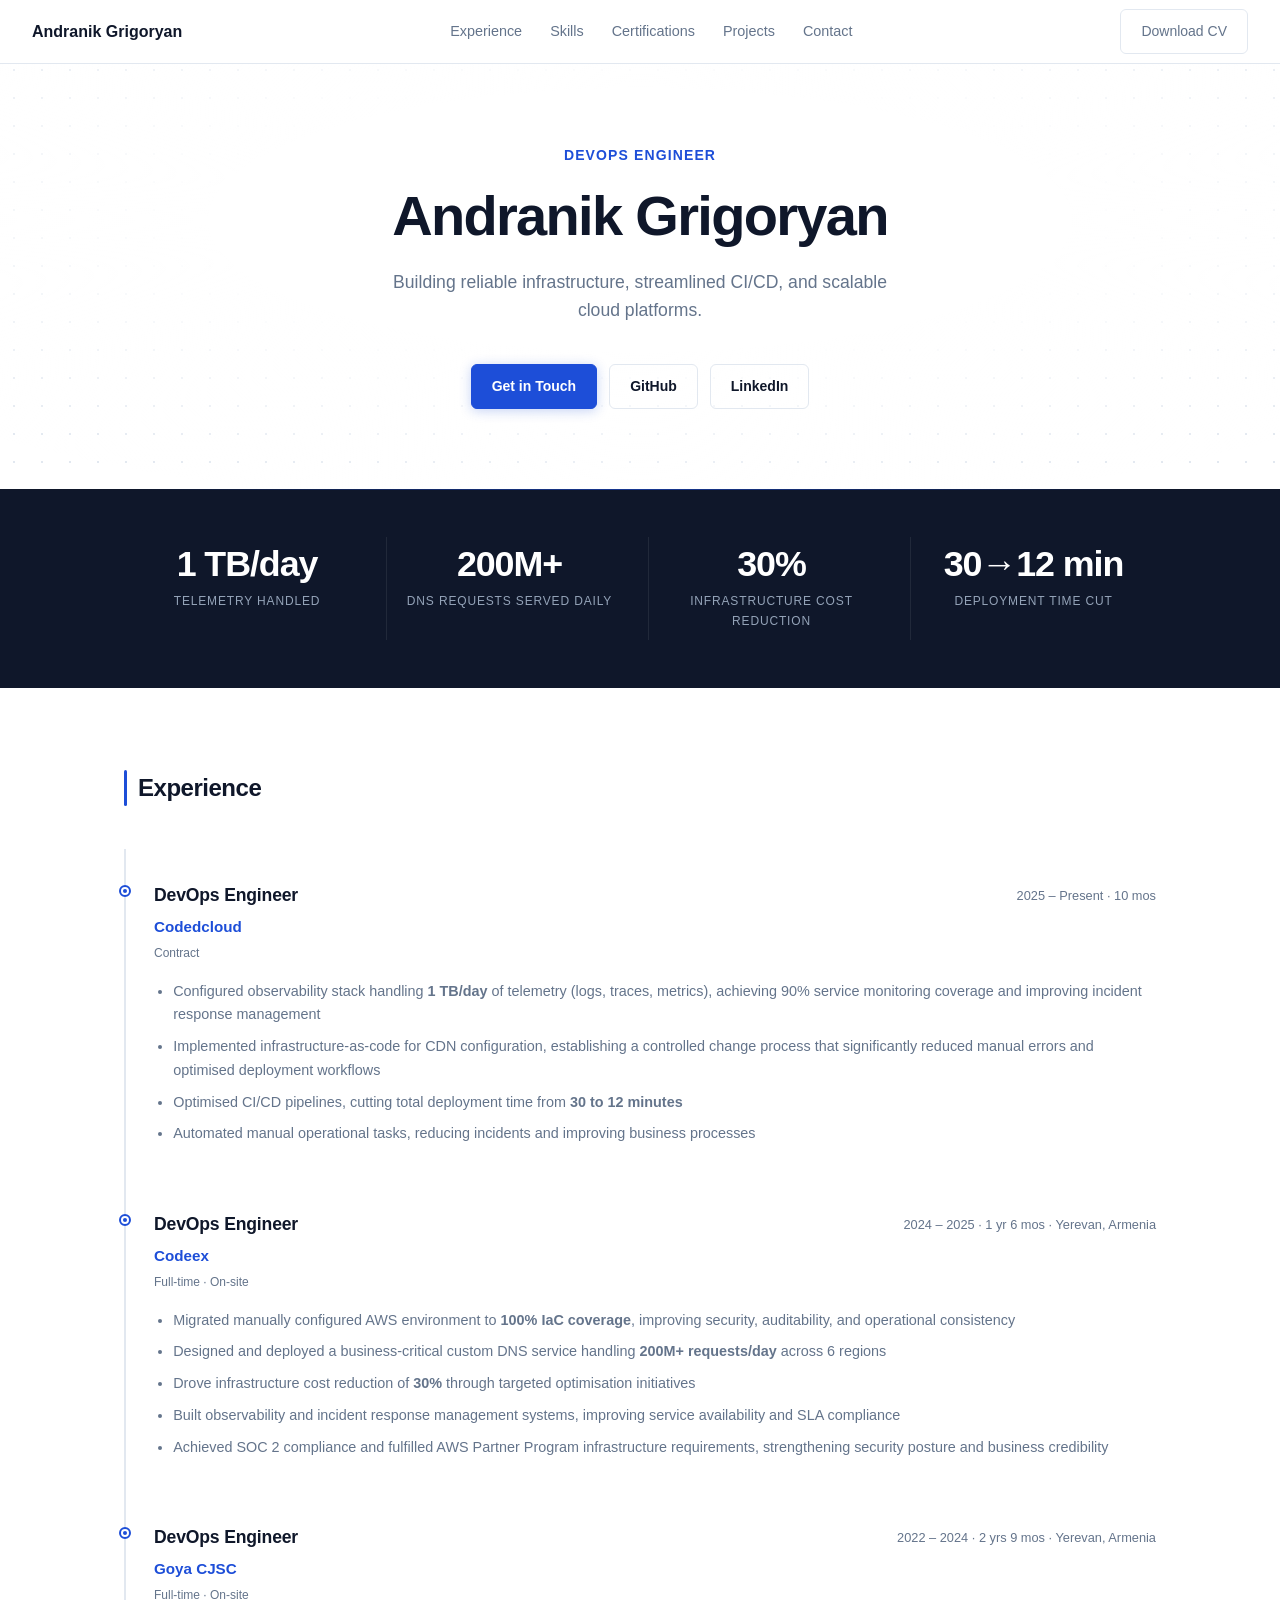
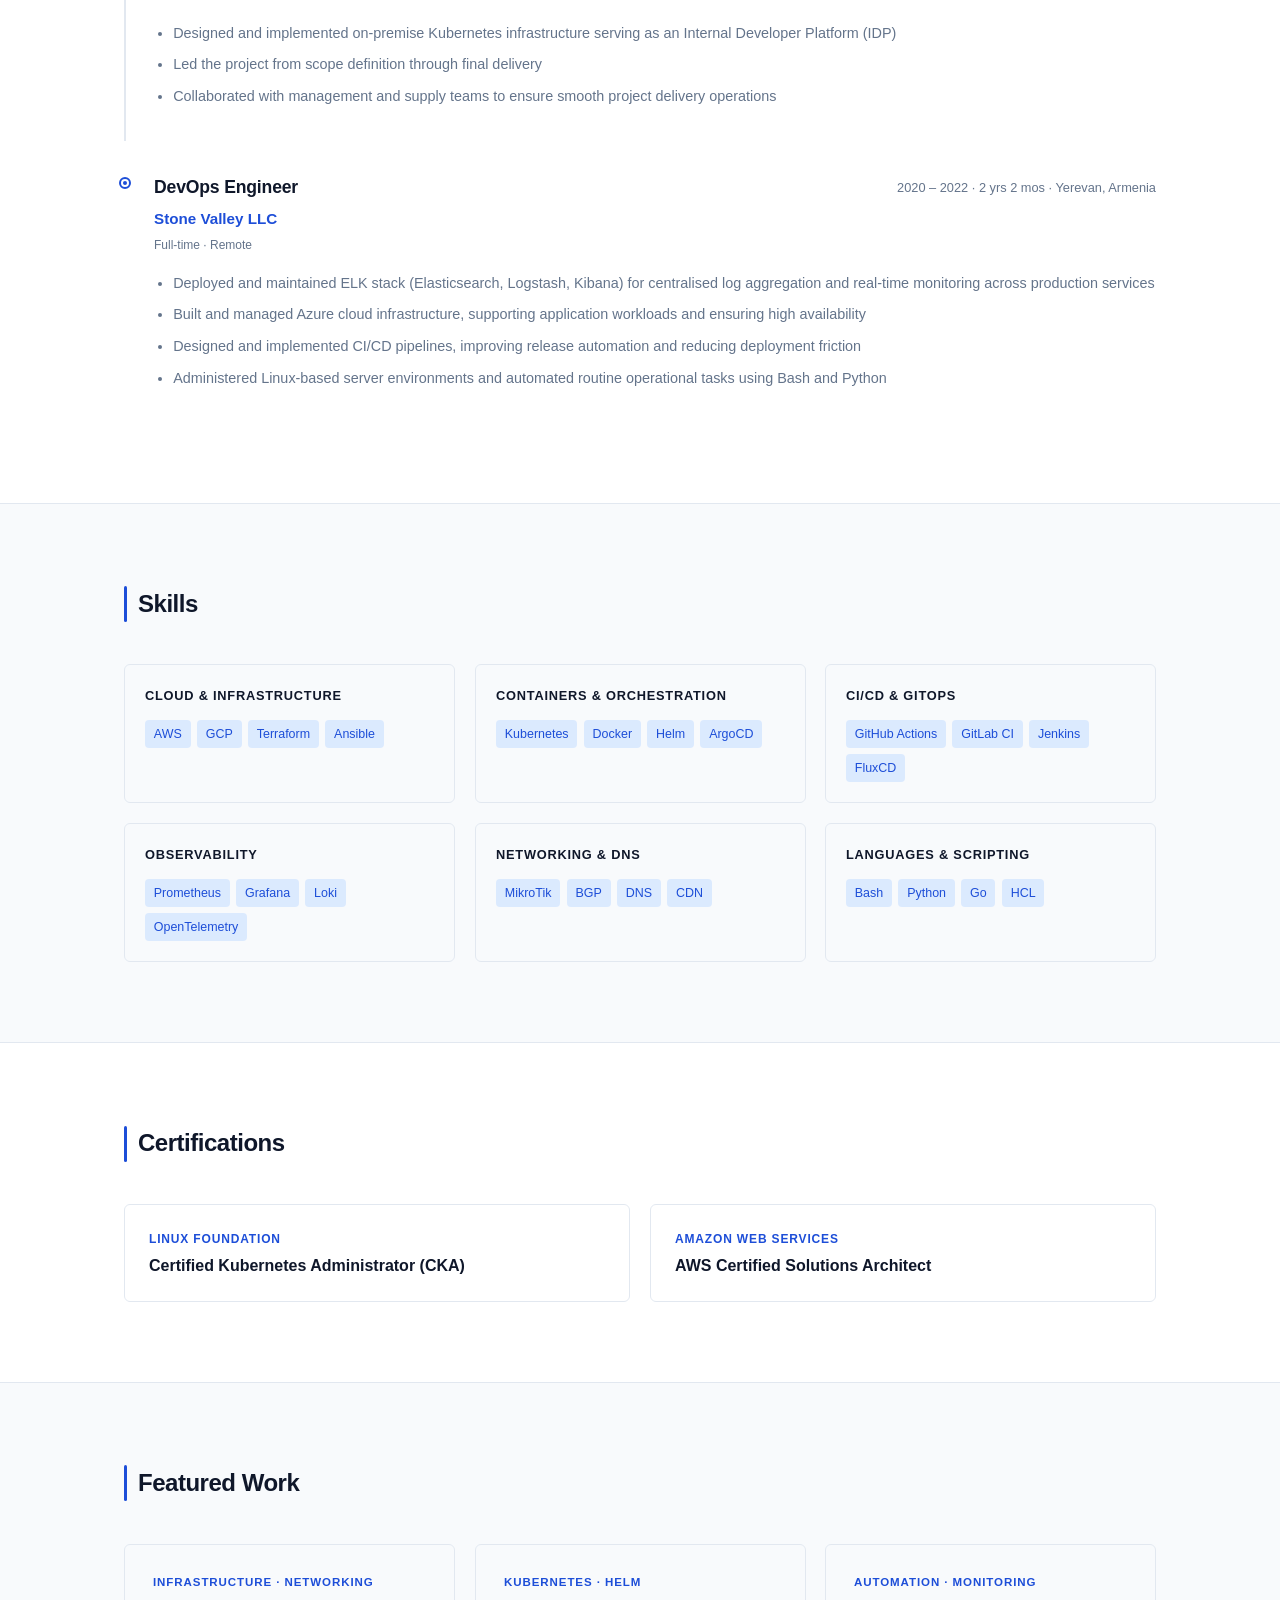
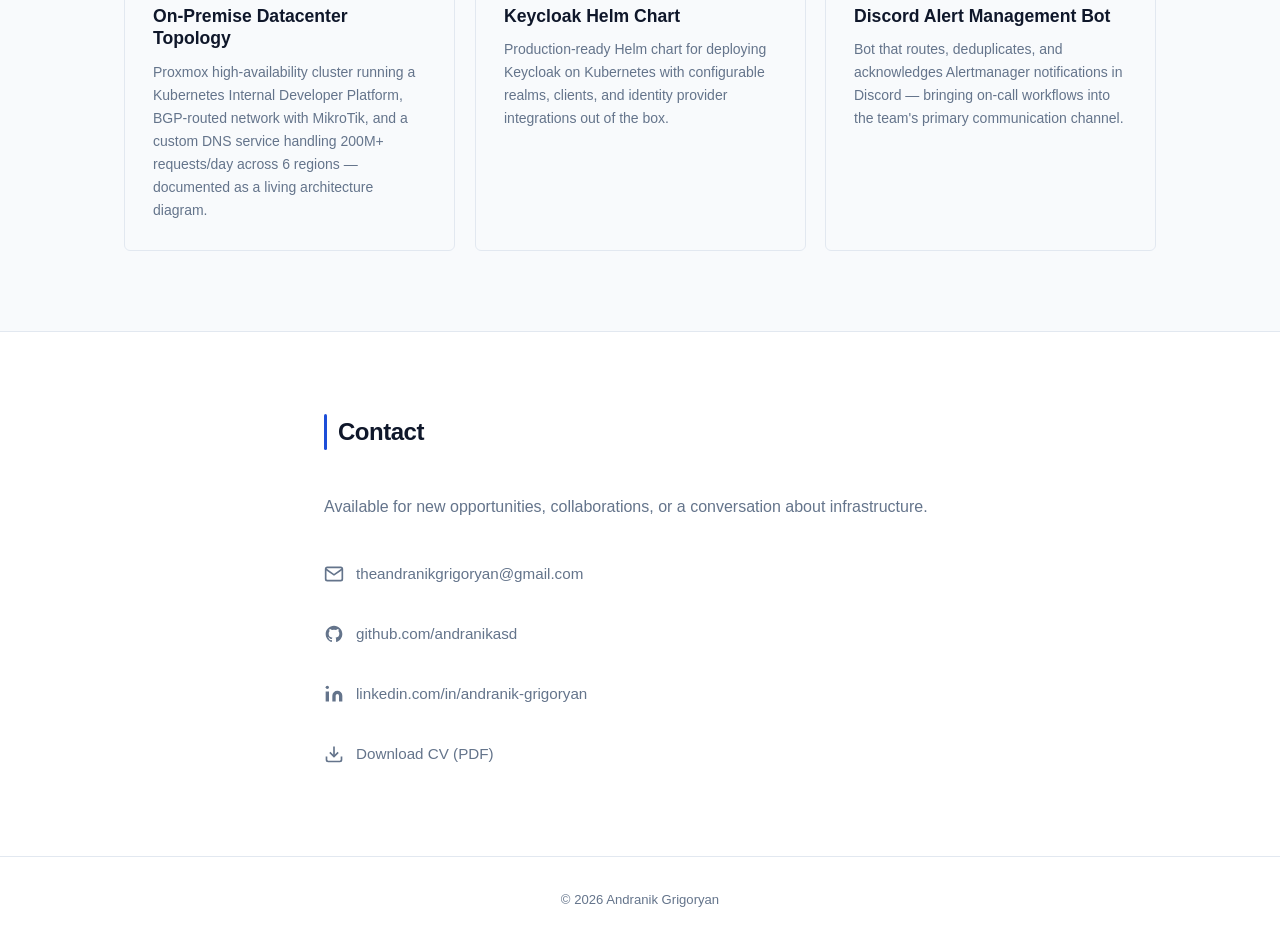
==== commit b410ac8b: "Fixed something maybe" ====
--- a/index.html
+++ b/index.html
@@ -34,10 +34,6 @@
   <!-- ── HERO ─────────────────────────────────────────────── -->
   <header class="hero" id="home">
     <div class="container">
-      <p class="hero__availability">
-        <span class="hero__dot" aria-hidden="true"></span>
-        Available for new opportunities
-      </p>
       <p class="hero__eyebrow">DevOps Engineer</p>
       <h1 class="hero__name">Andranik Grigoryan</h1>
       <p class="hero__tagline">
@@ -256,8 +252,23 @@
             BGP-routed network with MikroTik, and a custom DNS service handling 200M+ requests/day
             across 6 regions — documented as a living architecture diagram.
           </p>
-          <span class="project-card__link">View diagram &#8594;</span>
-        </a>
+        </a>
+        <div class="project-card">
+          <span class="project-card__tag">Kubernetes &middot; Helm</span>
+          <h3 class="project-card__title">Keycloak Helm Chart</h3>
+          <p class="project-card__desc">
+            Production-ready Helm chart for deploying Keycloak on Kubernetes with configurable
+            realms, clients, and identity provider integrations out of the box.
+          </p>
+        </div>
+        <div class="project-card">
+          <span class="project-card__tag">Automation &middot; Monitoring</span>
+          <h3 class="project-card__title">Discord Alert Management Bot</h3>
+          <p class="project-card__desc">
+            Bot that routes, deduplicates, and acknowledges Alertmanager notifications in Discord —
+            bringing on-call workflows into the team's primary communication channel.
+          </p>
+        </div>
       </div>
     </div>
   </section>
--- a/assets/css/style.css
+++ b/assets/css/style.css
@@ -11,7 +11,8 @@
   --radius: 6px;
   --nav-h: 64px;
   --max-w: 1080px;
-  --transition: 150ms ease;
+  --transition: 180ms ease;
+  --transition-slow: 350ms ease;
 }
 
 /* ── RESET ───────────────────────────────────────────────── */
@@ -86,8 +87,8 @@
   left: 0;
   right: 0;
   height: var(--nav-h);
-  background: rgb(255 255 255 / 95%);
-  backdrop-filter: blur(8px);
+  background: rgb(255 255 255 / 92%);
+  backdrop-filter: blur(12px);
   border-bottom: 1px solid var(--border);
   display: flex;
   align-items: center;
@@ -95,6 +96,7 @@
   padding: 0 2rem;
   gap: 1.5rem;
   z-index: 100;
+  transition: box-shadow var(--transition);
 }
 
 .nav__brand {
@@ -112,6 +114,7 @@
 }
 
 .nav__links a {
+  position: relative;
   font-size: 0.9rem;
   font-weight: 500;
   color: var(--text-muted);
@@ -121,7 +124,30 @@
   align-items: center;
 }
 
+.nav__links a::after {
+  content: '';
+  position: absolute;
+  bottom: 10px;
+  left: 0;
+  right: 0;
+  height: 2px;
+  background: var(--accent);
+  border-radius: 1px;
+  transform: scaleX(0);
+  transform-origin: left;
+  transition: transform var(--transition);
+}
+
 .nav__links a:hover {
+  color: var(--text);
+}
+
+.nav__links a:hover::after,
+.nav__links a.active::after {
+  transform: scaleX(1);
+}
+
+.nav__links a.active {
   color: var(--text);
 }
 
@@ -168,16 +194,22 @@
   min-height: 44px;
 }
 
+.btn:active {
+  transform: scale(0.97);
+}
+
 .btn--primary {
   background: var(--accent);
   border-color: var(--accent);
   color: #fff;
+  box-shadow: 0 2px 12px rgb(29 78 216 / 25%);
 }
 
 .btn--primary:hover {
   background: #1e40af;
   border-color: #1e40af;
   color: #fff;
+  box-shadow: 0 4px 20px rgb(29 78 216 / 35%);
 }
 
 .btn--ghost {
@@ -226,53 +258,34 @@
 }
 
 .section__title {
+  position: relative;
   font-size: 1.5rem;
   font-weight: 700;
   color: var(--text);
   margin-bottom: 2.5rem;
   letter-spacing: -0.02em;
+  padding-left: 0.875rem;
+}
+
+.section__title::before {
+  content: '';
+  position: absolute;
+  left: 0;
+  top: 0.1em;
+  bottom: 0.1em;
+  width: 3px;
+  background: var(--accent);
+  border-radius: 2px;
 }
 
 /* ── HERO ─────────────────────────────────────────────────── */
 .hero {
   padding: calc(var(--nav-h) + 5rem) 0 5rem;
   text-align: center;
-  background-image: radial-gradient(circle, var(--border) 1.5px, transparent 1.5px);
-  background-size: 28px 28px;
-}
-
-.hero__availability {
-  display: inline-flex;
-  align-items: center;
-  gap: 0.5rem;
-  font-size: 0.8rem;
-  font-weight: 500;
-  color: var(--text-muted);
-  padding: 0.35rem 0.85rem;
-  border: 1px solid var(--border);
-  border-radius: 100px;
-  background: var(--bg);
-  margin-bottom: 1.5rem;
-}
-
-.hero__dot {
-  width: 7px;
-  height: 7px;
-  background: #22c55e;
-  border-radius: 50%;
-  flex-shrink: 0;
-  animation: status-pulse 2.4s ease-in-out infinite;
-}
-
-@keyframes status-pulse {
-  0%,
-  100% {
-    opacity: 1;
-  }
-
-  50% {
-    opacity: 0.35;
-  }
+  background-image:
+    radial-gradient(ellipse 75% 60% at 50% 45%, var(--bg) 45%, transparent 100%),
+    radial-gradient(circle, var(--border) 1.5px, transparent 1.5px);
+  background-size: 100% 100%, 28px 28px;
 }
 
 .hero__eyebrow {
@@ -310,8 +323,20 @@
 
 /* ── METRICS ─────────────────────────────────────────────── */
 .metrics {
+  position: relative;
   background: var(--text);
   padding: 3rem 0;
+  overflow: hidden;
+}
+
+.metrics::before {
+  content: '';
+  position: absolute;
+  top: 0;
+  left: 10%;
+  right: 10%;
+  height: 1px;
+  background: linear-gradient(to right, transparent, rgb(29 78 216 / 60%), transparent);
 }
 
 .metrics__grid {
@@ -323,6 +348,10 @@
 .metric {
   text-align: center;
   padding: 0.5rem 1rem;
+}
+
+.metric + .metric {
+  border-left: 1px solid rgb(255 255 255 / 8%);
 }
 
 .metric__value {
@@ -344,18 +373,6 @@
   font-weight: 500;
 }
 
-.metric:nth-child(2) .metric__value {
-  transition-delay: 0.08s;
-}
-
-.metric:nth-child(3) .metric__value {
-  transition-delay: 0.16s;
-}
-
-.metric:nth-child(4) .metric__value {
-  transition-delay: 0.24s;
-}
-
 /* ── TIMELINE ────────────────────────────────────────────── */
 .timeline {
   display: flex;
@@ -366,6 +383,11 @@
   position: relative;
   padding: 2rem 0 2rem 1.75rem;
   border-left: 2px solid var(--border);
+  transition: border-left-color var(--transition-slow);
+}
+
+.timeline__item:hover {
+  border-left-color: var(--accent);
 }
 
 .timeline__item::before {
@@ -379,9 +401,19 @@
   background: var(--accent);
   border: 2px solid var(--bg);
   outline: 2px solid var(--accent);
+  transition: transform var(--transition), box-shadow var(--transition);
+}
+
+.timeline__item:hover::before {
+  transform: scale(1.4);
+  box-shadow: 0 0 0 4px rgb(29 78 216 / 15%);
 }
 
 .timeline__item:last-child {
+  border-left-color: transparent;
+}
+
+.timeline__item:last-child:hover {
   border-left-color: transparent;
 }
 
@@ -450,6 +482,13 @@
   border: 1px solid var(--border);
   border-radius: var(--radius);
   padding: 1.25rem;
+  transition: border-color var(--transition), transform var(--transition-slow), box-shadow var(--transition-slow);
+}
+
+.skill-group:hover {
+  border-color: var(--accent);
+  transform: translateY(-3px);
+  box-shadow: 0 8px 24px rgb(29 78 216 / 8%);
 }
 
 .skill-group__title {
@@ -475,6 +514,12 @@
   padding: 0.2rem 0.55rem;
   font-size: 0.78rem;
   font-weight: 500;
+  transition: background var(--transition), color var(--transition);
+}
+
+.tag:hover {
+  background: var(--accent);
+  color: #fff;
 }
 
 /* ── CERTIFICATIONS ──────────────────────────────────────── */
@@ -488,11 +533,13 @@
   border: 1px solid var(--border);
   border-radius: var(--radius);
   padding: 1.5rem;
-  transition: border-color var(--transition);
+  transition: border-color var(--transition), transform var(--transition-slow), box-shadow var(--transition-slow);
 }
 
 .cert-card:hover {
   border-color: var(--accent);
+  transform: translateY(-3px);
+  box-shadow: 0 8px 24px rgb(29 78 216 / 8%);
 }
 
 .cert-card__issuer {
@@ -514,9 +561,8 @@
 /* ── PROJECTS ────────────────────────────────────────────── */
 .projects__grid {
   display: grid;
-  grid-template-columns: repeat(auto-fill, minmax(340px, 1fr));
+  grid-template-columns: repeat(3, 1fr);
   gap: 1.25rem;
-  max-width: 740px;
 }
 
 .project-card {
@@ -525,12 +571,13 @@
   border-radius: var(--radius);
   padding: 1.75rem;
   color: inherit;
-  transition: border-color var(--transition), box-shadow var(--transition);
+  transition: border-color var(--transition), transform var(--transition-slow), box-shadow var(--transition-slow);
 }
 
 .project-card:hover {
   border-color: var(--accent);
-  box-shadow: 0 4px 20px rgb(29 78 216 / 7%);
+  transform: translateY(-4px);
+  box-shadow: 0 12px 32px rgb(29 78 216 / 10%);
   color: inherit;
 }
 
@@ -556,13 +603,7 @@
   font-size: 0.875rem;
   color: var(--text-muted);
   line-height: 1.65;
-  margin-bottom: 1.25rem;
-}
-
-.project-card__link {
-  font-size: 0.85rem;
-  font-weight: 600;
-  color: var(--accent);
+  margin-bottom: 0;
 }
 
 /* ── CONTACT ─────────────────────────────────────────────── */
@@ -584,13 +625,14 @@
   gap: 0.75rem;
   font-size: 0.95rem;
   color: var(--text-muted);
-  transition: color var(--transition);
+  transition: color var(--transition), transform var(--transition);
   font-weight: 500;
   min-height: 44px;
 }
 
 .contact-link:hover {
   color: var(--accent);
+  transform: translateX(4px);
 }
 
 /* ── FOOTER ──────────────────────────────────────────────── */
@@ -605,14 +647,16 @@
 /* ── SCROLL FADE-IN ──────────────────────────────────────── */
 .fade-in {
   opacity: 0;
-  transform: translateY(16px);
-  will-change: opacity, transform;
-  transition: opacity 0.4s ease, transform 0.4s ease;
+  transform: translateY(20px);
+  filter: blur(4px);
+  will-change: opacity, transform, filter;
+  transition: opacity 0.5s ease, transform 0.5s ease, filter 0.5s ease;
 }
 
 .fade-in.visible {
   opacity: 1;
   transform: none;
+  filter: blur(0);
 }
 
 /* ── REDUCED MOTION ──────────────────────────────────────── */
@@ -624,11 +668,18 @@
   .fade-in {
     opacity: 1;
     transform: none;
+    filter: none;
     transition: none;
   }
 
-  .hero__dot {
-    animation: none;
+  .skill-group:hover,
+  .cert-card:hover,
+  .project-card:hover {
+    transform: none;
+  }
+
+  .timeline__item:hover::before {
+    transform: none;
   }
 }
 
@@ -682,6 +733,14 @@
     gap: 1.5rem 1rem;
   }
 
+  .metric + .metric {
+    border-left: none;
+  }
+
+  .projects__grid {
+    grid-template-columns: 1fr 1fr;
+  }
+
   .skills__grid {
     grid-template-columns: 1fr 1fr;
   }
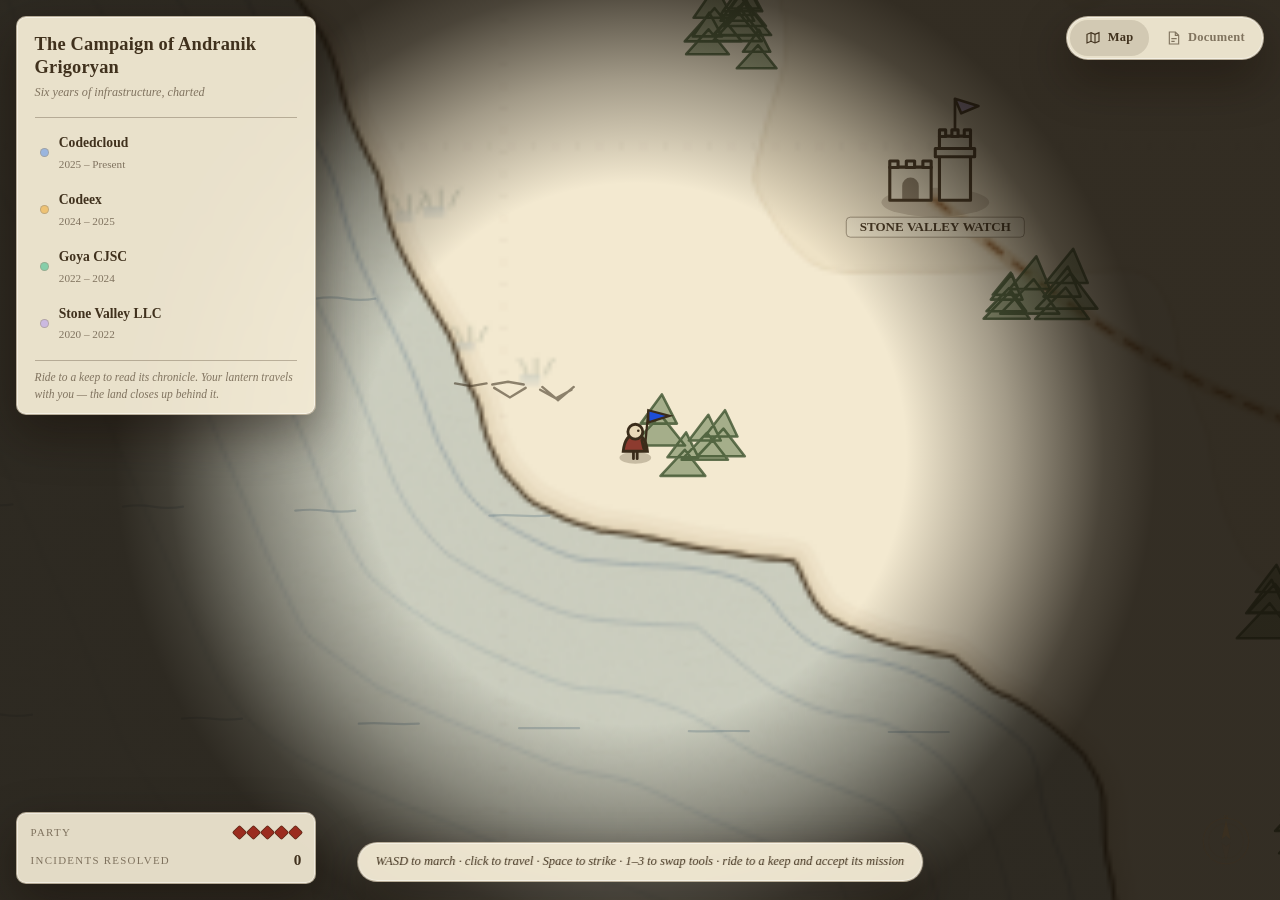
==== commit 856e53ce: "Deploy new version" ====
--- a/index.html
+++ b/index.html
@@ -2,312 +2,150 @@
 <html lang="en">
 <head>
   <meta charset="UTF-8" />
-  <meta name="viewport" content="width=device-width, initial-scale=1.0" />
+  <meta name="viewport" content="width=device-width, initial-scale=1.0, viewport-fit=cover" />
   <meta name="description" content="Andranik Grigoryan — DevOps Engineer. Infrastructure, CI/CD, cloud, and automation." />
-  <meta name="theme-color" content="#1d4ed8" />
+  <meta name="theme-color" content="#efe3c8" />
   <meta property="og:title" content="Andranik Grigoryan — DevOps Engineer" />
   <meta property="og:description" content="Building reliable infrastructure, streamlined CI/CD, and scalable cloud platforms." />
   <meta property="og:type" content="website" />
   <title>Andranik Grigoryan — DevOps Engineer</title>
-  <link rel="icon" href="data:image/svg+xml,%3Csvg xmlns='http://www.w3.org/2000/svg' viewBox='0 0 100 100'%3E%3Crect width='100' height='100' rx='14' fill='%231d4ed8'/%3E%3Ctext x='50' y='54' font-size='46' font-family='system-ui,sans-serif' font-weight='700' fill='white' text-anchor='middle' dominant-baseline='central'%3EAG%3C/text%3E%3C/svg%3E" />
+  <link rel="icon" href="data:image/svg+xml,%3Csvg xmlns='http://www.w3.org/2000/svg' viewBox='0 0 100 100'%3E%3Crect width='100' height='100' rx='14' fill='%239b2c1f'/%3E%3Ctext x='50' y='54' font-size='46' font-family='system-ui,sans-serif' font-weight='700' fill='white' text-anchor='middle' dominant-baseline='central'%3EAG%3C/text%3E%3C/svg%3E" />
   <link rel="stylesheet" href="assets/css/style.css" />
+  <link rel="stylesheet" href="assets/css/map.css" />
+
+  <!-- The module graph is deep and the config is needed before first paint;
+       fetch them in parallel with the parser instead of waterfalling. -->
+  <link rel="preload" href="assets/data/portfolio.json" as="fetch" crossorigin="anonymous" />
+  <link rel="modulepreload" href="assets/js/main.js" />
+  <link rel="modulepreload" href="assets/js/doc-view.js" />
+  <link rel="modulepreload" href="assets/js/text.js" />
+  <link rel="modulepreload" href="assets/js/map/map-view.js" />
+  <link rel="modulepreload" href="assets/js/map/worldgen.js" />
+  <link rel="modulepreload" href="assets/js/map/cartography.js" />
+  <link rel="modulepreload" href="assets/js/map/ambience.js" />
+  <link rel="modulepreload" href="assets/js/map/combat.js" />
+  <link rel="modulepreload" href="assets/js/map/bestiary.js" />
+  <link rel="modulepreload" href="assets/js/map/fog.js" />
+  <link rel="modulepreload" href="assets/js/map/device.js" />
+  <link rel="modulepreload" href="assets/js/map/rng.js" />
 </head>
-<body>
+<body data-view="loading">
 
-  <!-- ── NAV ──────────────────────────────────────────────── -->
-  <nav class="nav" id="nav">
-    <div class="nav__brand">Andranik Grigoryan</div>
-    <ul class="nav__links">
-      <li><a href="#experience">Experience</a></li>
-      <li><a href="#skills">Skills</a></li>
-      <li><a href="#certifications">Certifications</a></li>
-      <li><a href="#projects">Projects</a></li>
-      <li><a href="#contact">Contact</a></li>
-      <li class="nav__cv-link"><a href="cv.pdf" download>Download CV</a></li>
-    </ul>
-    <a href="cv.pdf" class="btn btn--outline" download>Download CV</a>
-    <button class="nav__burger" aria-label="Toggle menu" id="burger">
-      <span></span><span></span><span></span>
+  <!-- ── VIEW SWITCH ───────────────────────────────────────── -->
+  <div class="view-switch" role="group" aria-label="Choose how to browse this portfolio">
+    <button type="button" class="view-switch__btn" data-goto="map" aria-pressed="false">
+      <svg viewBox="0 0 24 24" fill="none" stroke="currentColor" stroke-width="1.7" width="16" height="16" aria-hidden="true"><path d="M9 4 3 6.5v13L9 17l6 2.5 6-2.5v-13L15 6.5 9 4Z"/><path d="M9 4v13M15 6.5v13"/></svg>
+      <span>Map</span>
     </button>
-  </nav>
+    <button type="button" class="view-switch__btn" data-goto="doc" aria-pressed="false">
+      <svg viewBox="0 0 24 24" fill="none" stroke="currentColor" stroke-width="1.7" width="16" height="16" aria-hidden="true"><path d="M5 3h9l5 5v13H5V3Z"/><path d="M14 3v5h5M8 13h8M8 17h5"/></svg>
+      <span>Document</span>
+    </button>
+  </div>
 
-  <!-- ── HERO ─────────────────────────────────────────────── -->
-  <header class="hero" id="home">
-    <div class="container">
-      <p class="hero__eyebrow">DevOps Engineer</p>
-      <h1 class="hero__name">Andranik Grigoryan</h1>
-      <p class="hero__tagline">
-        Building reliable infrastructure, streamlined CI/CD, and scalable cloud platforms.
-      </p>
-      <div class="hero__cta">
-        <a href="#contact" class="btn btn--primary">Get in Touch</a>
-        <a href="https://github.com/andranikasd" class="btn btn--ghost" target="_blank" rel="noopener">GitHub</a>
-        <a href="https://www.linkedin.com/in/andranik-grigoryan/" class="btn btn--ghost" target="_blank" rel="noopener">LinkedIn</a>
+  <!-- ── MAP VIEW ──────────────────────────────────────────── -->
+  <main class="map-view" id="map-view" aria-label="Campaign map">
+    <canvas class="map-view__canvas" id="map-canvas"></canvas>
+
+    <div class="map-rail">
+    <div class="map-hud">
+      <div class="map-hud__title">
+        <h1 id="map-title">The Campaign</h1>
+        <p id="map-subtitle"></p>
       </div>
+      <ol class="map-hud__log" id="map-log" aria-label="Keeps on the map"></ol>
+      <p class="map-hud__note" id="map-legend"></p>
     </div>
-  </header>
 
-  <!-- ── METRICS ───────────────────────────────────────────── -->
-  <div class="metrics">
-    <div class="container">
-      <div class="metrics__grid">
-        <div class="metric">
-          <span class="metric__value">1 TB/day</span>
-          <span class="metric__label">Telemetry handled</span>
+    <div class="map-status" aria-live="polite">
+      <div class="map-status__row" id="map-party-row">
+        <span class="map-status__label">Party</span>
+        <span class="map-hp" id="map-hp" role="img" aria-label="Party strength"></span>
+      </div>
+      <div class="map-status__keep" id="map-keep" hidden>
+        <div class="map-status__row">
+          <span class="map-status__label">Keep integrity</span>
+          <strong class="map-status__score" id="map-keep-value">0</strong>
         </div>
-        <div class="metric">
-          <span class="metric__value">200M+</span>
-          <span class="metric__label">DNS requests served daily</span>
-        </div>
-        <div class="metric">
-          <span class="metric__value">30%</span>
-          <span class="metric__label">Infrastructure cost reduction</span>
-        </div>
-        <div class="metric">
-          <span class="metric__value">30→12 min</span>
-          <span class="metric__label">Deployment time cut</span>
-        </div>
+        <div class="keep-bar"><span id="map-keep-bar"></span></div>
       </div>
+      <div class="map-status__row">
+        <span class="map-status__label">Incidents resolved</span>
+        <strong class="map-status__score" id="map-score">0</strong>
+      </div>
+      <div class="map-status__mission" id="map-mission" hidden></div>
+      <ul class="tool-rack" id="map-tools" hidden aria-label="Tools"></ul>
+    </div>
+    </div>
+
+    <p class="map-banner" id="map-banner" role="status"></p>
+    <p class="map-hint" id="map-hint" role="status"></p>
+
+    <button type="button" class="map-fire" id="map-fire" aria-label="Loose an arrow">
+      <svg viewBox="0 0 24 24" width="26" height="26" fill="none" stroke="currentColor" stroke-width="1.8" stroke-linecap="round" stroke-linejoin="round" aria-hidden="true">
+        <path d="M3 21 20 4"/><path d="M14 4h6v6"/><path d="M3 21l1.5-5L9.5 17.5 3 21Z"/>
+      </svg>
+    </button>
+
+    <div class="map-compass" aria-hidden="true">
+      <svg viewBox="0 0 64 64" width="56" height="56">
+        <circle cx="32" cy="32" r="26" fill="none" stroke="currentColor" stroke-width="1.2" opacity=".55"/>
+        <circle cx="32" cy="32" r="20" fill="none" stroke="currentColor" stroke-width=".7" opacity=".35"/>
+        <path d="M32 8 37 30 32 26 27 30Z" fill="currentColor"/>
+        <path d="M32 56 27 34 32 38 37 34Z" fill="currentColor" opacity=".35"/>
+        <text x="32" y="7" font-size="8" text-anchor="middle" fill="currentColor" font-family="Georgia,serif">N</text>
+      </svg>
+    </div>
+
+    <!-- Castle card -->
+    <aside class="castle-card" id="castle-card" aria-live="polite" hidden>
+      <button type="button" class="castle-card__close" id="castle-close" aria-label="Close">&times;</button>
+      <div class="castle-card__body" id="castle-card-body"></div>
+      <div class="castle-card__mission" id="castle-mission" hidden></div>
+      <div class="castle-card__nav">
+        <button type="button" class="castle-card__step" data-step="-1">&larr; Previous keep</button>
+        <button type="button" class="castle-card__step" data-step="1">Next keep &rarr;</button>
+      </div>
+    </aside>
+
+    <!-- Touch joystick -->
+    <div class="map-stick" id="map-stick" aria-hidden="true"><span></span></div>
+  </main>
+
+  <!-- ── DOCUMENT VIEW ─────────────────────────────────────── -->
+  <div class="doc-view" id="doc-view">
+    <nav class="nav" id="nav">
+      <a class="nav__brand" href="#home"></a>
+      <ul class="nav__links" id="nav-links"></ul>
+      <a href="cv.pdf" class="btn btn--outline nav__cv" download>Download CV</a>
+      <button class="nav__burger" aria-label="Toggle menu" aria-expanded="false" id="burger">
+        <span></span><span></span><span></span>
+      </button>
+    </nav>
+    <div id="doc-root"></div>
+  </div>
+
+  <noscript>
+    <div class="noscript">
+      <h1>Andranik Grigoryan — DevOps Engineer</h1>
+      <p>This portfolio renders from a JSON config and needs JavaScript.
+         The full résumé is available as a <a href="cv.pdf">PDF</a>.</p>
+    </div>
+  </noscript>
+
+  <!-- Shown after the world collapses. Deliberately the plain server page. -->
+  <div class="error-500" id="error-500" hidden>
+    <h1>500 Internal Server Error</h1>
+    <hr />
+    <p class="error-500__sig">andranik-grigoryan/1.0</p>
+    <div class="error-500__actions">
+      <button type="button" id="error-restart">Restart the campaign</button>
+      <button type="button" data-goto="doc">Read the written record</button>
     </div>
   </div>
 
-  <!-- ── EXPERIENCE ───────────────────────────────────────── -->
-  <section class="section" id="experience">
-    <div class="container">
-      <h2 class="section__title">Experience</h2>
-      <ol class="timeline">
+  <div class="boot-error" id="boot-error" hidden></div>
 
-        <li class="timeline__item">
-          <div class="timeline__header">
-            <div class="timeline__meta">
-              <h3 class="timeline__role">DevOps Engineer</h3>
-              <span class="timeline__company">Codedcloud</span>
-              <span class="timeline__badge">Contract</span>
-            </div>
-            <span class="timeline__date">2025 – Present · 10 mos</span>
-          </div>
-          <ul class="timeline__bullets">
-            <li>Configured observability stack handling <strong>1 TB/day</strong> of telemetry (logs, traces, metrics), achieving 90% service monitoring coverage and improving incident response management</li>
-            <li>Implemented infrastructure-as-code for CDN configuration, establishing a controlled change process that significantly reduced manual errors and optimised deployment workflows</li>
-            <li>Optimised CI/CD pipelines, cutting total deployment time from <strong>30 to 12 minutes</strong></li>
-            <li>Automated manual operational tasks, reducing incidents and improving business processes</li>
-          </ul>
-        </li>
-
-        <li class="timeline__item">
-          <div class="timeline__header">
-            <div class="timeline__meta">
-              <h3 class="timeline__role">DevOps Engineer</h3>
-              <span class="timeline__company">Codeex</span>
-              <span class="timeline__badge">Full-time · On-site</span>
-            </div>
-            <span class="timeline__date">2024 – 2025 · 1 yr 6 mos · Yerevan, Armenia</span>
-          </div>
-          <ul class="timeline__bullets">
-            <li>Migrated manually configured AWS environment to <strong>100% IaC coverage</strong>, improving security, auditability, and operational consistency</li>
-            <li>Designed and deployed a business-critical custom DNS service handling <strong>200M+ requests/day</strong> across 6 regions</li>
-            <li>Drove infrastructure cost reduction of <strong>30%</strong> through targeted optimisation initiatives</li>
-            <li>Built observability and incident response management systems, improving service availability and SLA compliance</li>
-            <li>Achieved SOC 2 compliance and fulfilled AWS Partner Program infrastructure requirements, strengthening security posture and business credibility</li>
-          </ul>
-        </li>
-
-        <li class="timeline__item">
-          <div class="timeline__header">
-            <div class="timeline__meta">
-              <h3 class="timeline__role">DevOps Engineer</h3>
-              <span class="timeline__company">Goya CJSC</span>
-              <span class="timeline__badge">Full-time · On-site</span>
-            </div>
-            <span class="timeline__date">2022 – 2024 · 2 yrs 9 mos · Yerevan, Armenia</span>
-          </div>
-          <ul class="timeline__bullets">
-            <li>Designed and implemented on-premise Kubernetes infrastructure serving as an Internal Developer Platform (IDP)</li>
-            <li>Led the project from scope definition through final delivery</li>
-            <li>Collaborated with management and supply teams to ensure smooth project delivery operations</li>
-          </ul>
-        </li>
-
-        <li class="timeline__item">
-          <div class="timeline__header">
-            <div class="timeline__meta">
-              <h3 class="timeline__role">DevOps Engineer</h3>
-              <span class="timeline__company">Stone Valley LLC</span>
-              <span class="timeline__badge">Full-time · Remote</span>
-            </div>
-            <span class="timeline__date">2020 – 2022 · 2 yrs 2 mos · Yerevan, Armenia</span>
-          </div>
-          <ul class="timeline__bullets">
-            <li>Deployed and maintained ELK stack (Elasticsearch, Logstash, Kibana) for centralised log aggregation and real-time monitoring across production services</li>
-            <li>Built and managed Azure cloud infrastructure, supporting application workloads and ensuring high availability</li>
-            <li>Designed and implemented CI/CD pipelines, improving release automation and reducing deployment friction</li>
-            <li>Administered Linux-based server environments and automated routine operational tasks using Bash and Python</li>
-          </ul>
-        </li>
-
-      </ol>
-    </div>
-  </section>
-
-  <!-- ── SKILLS ───────────────────────────────────────────── -->
-  <section class="section section--alt" id="skills">
-    <div class="container">
-      <h2 class="section__title">Skills</h2>
-      <div class="skills__grid">
-
-        <div class="skill-group">
-          <h3 class="skill-group__title">Cloud &amp; Infrastructure</h3>
-          <ul class="tag-list">
-            <li class="tag">AWS</li>
-            <li class="tag">GCP</li>
-            <li class="tag">Terraform</li>
-            <li class="tag">Ansible</li>
-          </ul>
-        </div>
-
-        <div class="skill-group">
-          <h3 class="skill-group__title">Containers &amp; Orchestration</h3>
-          <ul class="tag-list">
-            <li class="tag">Kubernetes</li>
-            <li class="tag">Docker</li>
-            <li class="tag">Helm</li>
-            <li class="tag">ArgoCD</li>
-          </ul>
-        </div>
-
-        <div class="skill-group">
-          <h3 class="skill-group__title">CI/CD &amp; GitOps</h3>
-          <ul class="tag-list">
-            <li class="tag">GitHub Actions</li>
-            <li class="tag">GitLab CI</li>
-            <li class="tag">Jenkins</li>
-            <li class="tag">FluxCD</li>
-          </ul>
-        </div>
-
-        <div class="skill-group">
-          <h3 class="skill-group__title">Observability</h3>
-          <ul class="tag-list">
-            <li class="tag">Prometheus</li>
-            <li class="tag">Grafana</li>
-            <li class="tag">Loki</li>
-            <li class="tag">OpenTelemetry</li>
-          </ul>
-        </div>
-
-        <div class="skill-group">
-          <h3 class="skill-group__title">Networking &amp; DNS</h3>
-          <ul class="tag-list">
-            <li class="tag">MikroTik</li>
-            <li class="tag">BGP</li>
-            <li class="tag">DNS</li>
-            <li class="tag">CDN</li>
-          </ul>
-        </div>
-
-        <div class="skill-group">
-          <h3 class="skill-group__title">Languages &amp; Scripting</h3>
-          <ul class="tag-list">
-            <li class="tag">Bash</li>
-            <li class="tag">Python</li>
-            <li class="tag">Go</li>
-            <li class="tag">HCL</li>
-          </ul>
-        </div>
-
-      </div>
-    </div>
-  </section>
-
-  <!-- ── CERTIFICATIONS ───────────────────────────────────── -->
-  <section class="section" id="certifications">
-    <div class="container">
-      <h2 class="section__title">Certifications</h2>
-      <div class="certs__grid">
-
-        <div class="cert-card">
-          <p class="cert-card__issuer">Linux Foundation</p>
-          <h3 class="cert-card__name">Certified Kubernetes Administrator (CKA)</h3>
-        </div>
-
-        <div class="cert-card">
-          <p class="cert-card__issuer">Amazon Web Services</p>
-          <h3 class="cert-card__name">AWS Certified Solutions Architect</h3>
-        </div>
-
-      </div>
-    </div>
-  </section>
-
-  <!-- ── PROJECTS ──────────────────────────────────────────── -->
-  <section class="section section--alt" id="projects">
-    <div class="container">
-      <h2 class="section__title">Featured Work</h2>
-      <div class="projects__grid">
-        <a href="topoplogy.html" class="project-card" target="_blank" rel="noopener">
-          <span class="project-card__tag">Infrastructure &middot; Networking</span>
-          <h3 class="project-card__title">On-Premise Datacenter Topology</h3>
-          <p class="project-card__desc">
-            Proxmox high-availability cluster running a Kubernetes Internal Developer Platform,
-            BGP-routed network with MikroTik, and a custom DNS service handling 200M+ requests/day
-            across 6 regions — documented as a living architecture diagram.
-          </p>
-        </a>
-        <div class="project-card">
-          <span class="project-card__tag">Kubernetes &middot; Helm</span>
-          <h3 class="project-card__title">Keycloak Helm Chart</h3>
-          <p class="project-card__desc">
-            Production-ready Helm chart for deploying Keycloak on Kubernetes with configurable
-            realms, clients, and identity provider integrations out of the box.
-          </p>
-        </div>
-        <div class="project-card">
-          <span class="project-card__tag">Automation &middot; Monitoring</span>
-          <h3 class="project-card__title">Discord Alert Management Bot</h3>
-          <p class="project-card__desc">
-            Bot that routes, deduplicates, and acknowledges Alertmanager notifications in Discord —
-            bringing on-call workflows into the team's primary communication channel.
-          </p>
-        </div>
-      </div>
-    </div>
-  </section>
-
-  <!-- ── CONTACT ───────────────────────────────────────────── -->
-  <section class="section" id="contact">
-    <div class="container container--narrow">
-      <h2 class="section__title">Contact</h2>
-      <p class="contact__lead">
-        Available for new opportunities, collaborations, or a conversation about infrastructure.
-      </p>
-      <div class="contact__links">
-        <a href="mailto:theandranikgrigoryan@gmail.com" class="contact-link">
-          <svg viewBox="0 0 24 24" fill="none" stroke="currentColor" stroke-width="2" width="20" height="20" aria-hidden="true"><path d="M4 4h16c1.1 0 2 .9 2 2v12c0 1.1-.9 2-2 2H4c-1.1 0-2-.9-2-2V6c0-1.1.9-2 2-2z"/><polyline points="22,6 12,13 2,6"/></svg>
-          theandranikgrigoryan@gmail.com
-        </a>
-        <a href="https://github.com/andranikasd" class="contact-link" target="_blank" rel="noopener">
-          <svg viewBox="0 0 24 24" fill="currentColor" width="20" height="20" aria-hidden="true"><path d="M12 2C6.477 2 2 6.477 2 12c0 4.418 2.865 8.166 6.839 9.489.5.092.682-.217.682-.482 0-.237-.009-.868-.013-1.703-2.782.604-3.369-1.34-3.369-1.34-.454-1.156-1.11-1.463-1.11-1.463-.908-.62.069-.608.069-.608 1.003.07 1.531 1.03 1.531 1.03.892 1.529 2.341 1.087 2.91.832.092-.647.35-1.088.636-1.338-2.22-.253-4.555-1.11-4.555-4.943 0-1.091.39-1.984 1.029-2.683-.103-.253-.446-1.27.098-2.647 0 0 .84-.269 2.75 1.025A9.578 9.578 0 0 1 12 6.836a9.59 9.59 0 0 1 2.504.337c1.909-1.294 2.747-1.025 2.747-1.025.546 1.377.203 2.394.1 2.647.64.699 1.028 1.592 1.028 2.683 0 3.842-2.339 4.687-4.566 4.935.359.309.678.919.678 1.852 0 1.336-.012 2.415-.012 2.743 0 .267.18.578.688.48C19.138 20.163 22 16.418 22 12c0-5.523-4.477-10-10-10z"/></svg>
-          github.com/andranikasd
-        </a>
-        <a href="https://www.linkedin.com/in/andranik-grigoryan/" class="contact-link" target="_blank" rel="noopener">
-          <svg viewBox="0 0 24 24" fill="currentColor" width="20" height="20" aria-hidden="true"><path d="M16 8a6 6 0 0 1 6 6v7h-4v-7a2 2 0 0 0-2-2 2 2 0 0 0-2 2v7h-4v-7a6 6 0 0 1 6-6z"/><rect x="2" y="9" width="4" height="12"/><circle cx="4" cy="4" r="2"/></svg>
-          linkedin.com/in/andranik-grigoryan
-        </a>
-        <a href="cv.pdf" class="contact-link" download>
-          <svg viewBox="0 0 24 24" fill="none" stroke="currentColor" stroke-width="2" width="20" height="20" aria-hidden="true"><path d="M21 15v4a2 2 0 0 1-2 2H5a2 2 0 0 1-2-2v-4"/><polyline points="7 10 12 15 17 10"/><line x1="12" y1="15" x2="12" y2="3"/></svg>
-          Download CV (PDF)
-        </a>
-      </div>
-    </div>
-  </section>
-
-  <!-- ── FOOTER ─────────────────────────────────────────────── -->
-  <footer class="footer">
-    <div class="container">
-      <p>&copy; 2026 Andranik Grigoryan</p>
-    </div>
-  </footer>
-
-  <script src="assets/js/main.js" defer></script>
+  <script type="module" src="assets/js/main.js"></script>
 </body>
 </html>
--- a/assets/css/style.css
+++ b/assets/css/style.css
@@ -1,18 +1,95 @@
-/* ── DESIGN TOKENS ───────────────────────────────────────── */
+/* ── DESIGN TOKENS ───────────────────────────────────────────
+   The document view is the campaign map's written record, so it shares the
+   map's palette: aged paper, sepia ink, wax-seal red, banner gold. */
 :root {
-  --bg: #fff;
-  --bg-alt: #f8fafc;
-  --border: #e2e8f0;
-  --text: #0f172a;
-  --text-muted: #64748b;
-  --accent: #1d4ed8;
-  --accent-light: #dbeafe;
+  --paper: #efe3c8;
+  --paper-alt: #e7d8b4;
+  --paper-card: #f5ecd8;
+  --paper-raised: #faf3e3;
+  --ink: #3a2c1a;
+  --ink-soft: rgb(58 44 26 / 68%);
+  --ink-faint: rgb(58 44 26 / 42%);
+  --rule: rgb(64 49 29 / 26%);
+  --rule-strong: rgb(64 49 29 / 45%);
+  --seal: #9b2c1f;
+  --seal-dark: #7a2117;
+  --gold: #a9741f;
+
+  /* Aliases so both views can share component styles. */
+  --bg: var(--paper);
+  --bg-alt: var(--paper-alt);
+  --text: var(--ink);
+  --text-muted: var(--ink-soft);
+  --accent: var(--seal);
+
+  --font-serif: Georgia, 'Iowan Old Style', 'Palatino Linotype', 'Times New Roman', serif;
   --font-sans: 'Inter', -apple-system, BlinkMacSystemFont, 'Segoe UI', 'Roboto', sans-serif;
-  --radius: 6px;
-  --nav-h: 64px;
-  --max-w: 1080px;
-  --transition: 180ms ease;
-  --transition-slow: 350ms ease;
+  --radius: 8px;
+  --nav-h: 66px;
+  --max-w: 1040px;
+  --ease: cubic-bezier(0.4, 0, 0.2, 1);
+  --transition: 200ms var(--ease);
+  --transition-slow: 350ms var(--ease);
+
+  /* Fibrous paper grain, inline so the site still ships zero assets. */
+  --grain: url("data:image/svg+xml,%3Csvg xmlns='http://www.w3.org/2000/svg' width='180' height='180'%3E%3Cfilter id='n'%3E%3CfeTurbulence type='fractalNoise' baseFrequency='0.8' numOctaves='4' stitchTiles='stitch'/%3E%3CfeColorMatrix type='saturate' values='0'/%3E%3C/filter%3E%3Crect width='180' height='180' filter='url(%23n)' opacity='0.32'/%3E%3C/svg%3E");
+}
+
+/* ── VIEW SHELL ──────────────────────────────────────────── */
+/* Two views share one page: the campaign map and the plain document. */
+.doc-view,
+.map-view {
+  display: none;
+}
+
+body[data-view='doc'] .doc-view {
+  display: block;
+}
+
+body[data-view='map'] .map-view {
+  display: block;
+}
+
+body[data-view='map'] {
+  overflow: hidden;
+  height: 100vh;
+}
+
+body[data-view='loading'] {
+  background: var(--paper);
+}
+
+body[data-view='loading']::after {
+  content: 'Drawing the map…';
+  position: fixed;
+  inset: 0;
+  display: grid;
+  place-items: center;
+  color: var(--ink-soft);
+  font-family: var(--font-serif);
+  font-size: 0.85rem;
+  letter-spacing: 0.18em;
+  text-transform: uppercase;
+}
+
+.noscript,
+.boot-error {
+  max-width: 640px;
+  margin: 4rem auto;
+  padding: 1.5rem;
+  border: 1px solid var(--rule);
+  border-radius: var(--radius);
+  background: var(--paper-card);
+  color: var(--ink-soft);
+  font-family: var(--font-serif);
+  font-size: 0.92rem;
+  line-height: 1.7;
+}
+
+.noscript h1 {
+  font-size: 1.3rem;
+  color: var(--ink);
+  margin-bottom: 0.75rem;
 }
 
 /* ── RESET ───────────────────────────────────────────────── */
@@ -29,11 +106,13 @@
 }
 
 body {
-  background: var(--bg);
-  color: var(--text);
-  font-family: var(--font-sans);
+  background-color: var(--paper);
+  background-image: var(--grain);
+  background-attachment: fixed;
+  color: var(--ink);
+  font-family: var(--font-serif);
   font-size: 1rem;
-  line-height: 1.7;
+  line-height: 1.75;
   min-height: 100vh;
   overflow-x: hidden;
 }
@@ -44,13 +123,18 @@
 }
 
 a {
-  color: var(--accent);
+  color: var(--seal);
   text-decoration: none;
   transition: color var(--transition);
 }
 
 a:hover {
-  color: #1e40af;
+  color: var(--seal-dark);
+}
+
+button {
+  font: inherit;
+  color: inherit;
 }
 
 ul,
@@ -60,17 +144,19 @@
 }
 
 strong {
-  font-weight: 600;
-}
-
-/* ── FOCUS STYLES ────────────────────────────────────────── */
+  font-weight: 700;
+  color: var(--ink);
+  box-shadow: inset 0 -0.42em rgb(169 116 31 / 20%);
+}
+
+/* ── FOCUS ───────────────────────────────────────────────── */
 :focus-visible {
-  outline: 2px solid var(--accent);
+  outline: 2px solid var(--seal);
   outline-offset: 3px;
   border-radius: 3px;
 }
 
-/* ── SCROLL OFFSET (fixed nav compensation) ──────────────── */
+/* ── SCROLL OFFSET ───────────────────────────────────────── */
 #home,
 #experience,
 #skills,
@@ -87,23 +173,35 @@
   left: 0;
   right: 0;
   height: var(--nav-h);
-  background: rgb(255 255 255 / 92%);
-  backdrop-filter: blur(12px);
-  border-bottom: 1px solid var(--border);
+  background: rgb(239 227 200 / 93%);
+  backdrop-filter: blur(10px);
+  border-bottom: 1px solid var(--rule);
+  box-shadow: 0 1px 0 rgb(255 255 255 / 55%) inset;
   display: flex;
   align-items: center;
   justify-content: space-between;
-  padding: 0 2rem;
+  padding-left: 2rem;
+  /* Room for the fixed view switch, which floats over the nav bar. */
+  padding-right: 15rem;
   gap: 1.5rem;
   z-index: 100;
   transition: box-shadow var(--transition);
 }
 
+.nav.is-stuck {
+  box-shadow: 0 6px 22px rgb(58 44 26 / 16%);
+}
+
 .nav__brand {
-  font-size: 1rem;
-  font-weight: 700;
-  color: var(--text);
+  font-size: 1.02rem;
+  font-weight: 700;
+  letter-spacing: 0.04em;
+  color: var(--ink);
   white-space: nowrap;
+}
+
+.nav__brand:hover {
+  color: var(--ink);
 }
 
 .nav__links {
@@ -115,9 +213,11 @@
 
 .nav__links a {
   position: relative;
-  font-size: 0.9rem;
-  font-weight: 500;
-  color: var(--text-muted);
+  font-size: 0.8rem;
+  font-weight: 600;
+  letter-spacing: 0.1em;
+  text-transform: uppercase;
+  color: var(--ink-soft);
   transition: color var(--transition);
   min-height: 44px;
   display: inline-flex;
@@ -127,19 +227,18 @@
 .nav__links a::after {
   content: '';
   position: absolute;
-  bottom: 10px;
+  bottom: 12px;
   left: 0;
   right: 0;
-  height: 2px;
-  background: var(--accent);
-  border-radius: 1px;
+  height: 1.5px;
+  background: var(--seal);
   transform: scaleX(0);
   transform-origin: left;
   transition: transform var(--transition);
 }
 
 .nav__links a:hover {
-  color: var(--text);
+  color: var(--ink);
 }
 
 .nav__links a:hover::after,
@@ -147,11 +246,6 @@
   transform: scaleX(1);
 }
 
-.nav__links a.active {
-  color: var(--text);
-}
-
-/* Download CV in nav — desktop: hide; mobile: show in dropdown */
 .nav__cv-link {
   display: none;
 }
@@ -173,7 +267,7 @@
   display: block;
   width: 22px;
   height: 2px;
-  background: var(--text-muted);
+  background: var(--ink-soft);
   border-radius: 2px;
   transition: var(--transition);
 }
@@ -183,56 +277,73 @@
   display: inline-flex;
   align-items: center;
   gap: 0.4rem;
-  padding: 0.6rem 1.25rem;
-  border-radius: var(--radius);
-  font-size: 0.875rem;
+  padding: 0.6rem 1.35rem;
+  border-radius: 6px;
+  font-family: var(--font-serif);
+  font-size: 0.85rem;
   font-weight: 600;
+  letter-spacing: 0.04em;
   transition: all var(--transition);
   cursor: pointer;
-  border: 1px solid transparent;
+  border: 1px solid var(--rule-strong);
   white-space: nowrap;
   min-height: 44px;
 }
 
 .btn:active {
-  transform: scale(0.97);
+  transform: scale(0.98);
 }
 
 .btn--primary {
-  background: var(--accent);
-  border-color: var(--accent);
-  color: #fff;
-  box-shadow: 0 2px 12px rgb(29 78 216 / 25%);
+  background: var(--seal);
+  border-color: var(--seal-dark);
+  color: #fdf3e0;
+  box-shadow: 0 2px 0 var(--seal-dark);
 }
 
 .btn--primary:hover {
-  background: #1e40af;
-  border-color: #1e40af;
-  color: #fff;
-  box-shadow: 0 4px 20px rgb(29 78 216 / 35%);
+  background: var(--seal-dark);
+  color: #fff8ea;
+  transform: translateY(-1px);
+  box-shadow: 0 3px 0 var(--seal-dark);
 }
 
 .btn--ghost {
-  background: transparent;
-  border-color: var(--border);
-  color: var(--text);
+  background: var(--paper-raised);
+  color: var(--ink);
+  box-shadow: 0 1px 0 rgb(255 255 255 / 70%) inset;
 }
 
 .btn--ghost:hover {
-  border-color: var(--accent);
-  color: var(--accent);
+  background: #fff8e9;
+  border-color: var(--ink-soft);
+  color: var(--ink);
+}
+
+/* Route into the game view — the loudest control on the page. */
+.btn--map {
+  background: linear-gradient(180deg, #2f2415 0%, #241a0e 100%);
+  border-color: #1a1209;
+  color: #f0dfae;
+  box-shadow: 0 2px 0 #1a1209;
+}
+
+.btn--map:hover {
+  color: #fff3cf;
+  transform: translateY(-1px);
+  box-shadow: 0 4px 0 #1a1209;
 }
 
 .btn--outline {
   background: transparent;
-  border-color: var(--border);
-  color: var(--text-muted);
-  font-weight: 500;
+  border-color: var(--rule);
+  color: var(--ink-soft);
+  font-weight: 600;
 }
 
 .btn--outline:hover {
-  border-color: var(--accent);
-  color: var(--accent);
+  border-color: var(--ink-soft);
+  color: var(--ink);
 }
 
 /* ── LAYOUT ──────────────────────────────────────────────── */
@@ -248,75 +359,95 @@
 }
 
 .section {
-  padding: 5rem 0;
+  padding: 4.5rem 0;
+  position: relative;
 }
 
 .section--alt {
-  background: var(--bg-alt);
-  border-top: 1px solid var(--border);
-  border-bottom: 1px solid var(--border);
+  background: rgb(231 216 180 / 55%);
+  border-top: 1px solid var(--rule);
+  border-bottom: 1px solid var(--rule);
 }
 
 .section__title {
   position: relative;
-  font-size: 1.5rem;
-  font-weight: 700;
-  color: var(--text);
+  display: flex;
+  align-items: center;
+  gap: 0.9rem;
+  font-size: 1.1rem;
+  font-weight: 700;
+  color: var(--ink);
   margin-bottom: 2.5rem;
-  letter-spacing: -0.02em;
-  padding-left: 0.875rem;
-}
-
+  letter-spacing: 0.2em;
+  text-transform: uppercase;
+}
+
+/* Hairline rule with a lozenge, echoing the map's cartouches. */
 .section__title::before {
   content: '';
-  position: absolute;
-  left: 0;
-  top: 0.1em;
-  bottom: 0.1em;
-  width: 3px;
-  background: var(--accent);
-  border-radius: 2px;
+  width: 9px;
+  height: 9px;
+  flex: none;
+  background: var(--seal);
+  transform: rotate(45deg);
+}
+
+.section__title::after {
+  content: '';
+  flex: 1;
+  height: 1px;
+  background: linear-gradient(to right, var(--rule-strong), transparent);
 }
 
 /* ── HERO ─────────────────────────────────────────────────── */
 .hero {
-  padding: calc(var(--nav-h) + 5rem) 0 5rem;
+  padding: calc(var(--nav-h) + 5.5rem) 0 5rem;
   text-align: center;
+  position: relative;
   background-image:
-    radial-gradient(ellipse 75% 60% at 50% 45%, var(--bg) 45%, transparent 100%),
-    radial-gradient(circle, var(--border) 1.5px, transparent 1.5px);
-  background-size: 100% 100%, 28px 28px;
+    radial-gradient(ellipse 80% 60% at 50% 0%, rgb(169 116 31 / 12%) 0%, transparent 70%);
+}
+
+.hero::after {
+  content: '';
+  position: absolute;
+  left: 50%;
+  bottom: 2.2rem;
+  width: 120px;
+  height: 1px;
+  transform: translateX(-50%);
+  background: var(--rule-strong);
 }
 
 .hero__eyebrow {
-  font-size: 0.875rem;
-  font-weight: 600;
-  color: var(--accent);
+  font-size: 0.72rem;
+  font-weight: 700;
+  color: var(--seal);
   text-transform: uppercase;
-  letter-spacing: 0.08em;
-  margin-bottom: 1rem;
+  letter-spacing: 0.3em;
+  margin-bottom: 1.25rem;
 }
 
 .hero__name {
-  font-size: clamp(2rem, 5vw, 3.5rem);
-  font-weight: 700;
-  letter-spacing: -0.03em;
-  color: var(--text);
+  font-size: clamp(2.4rem, 6vw, 4.2rem);
+  font-weight: 700;
+  letter-spacing: -0.01em;
+  line-height: 1.08;
   margin-bottom: 1.25rem;
-  line-height: 1.15;
+  color: var(--ink);
 }
 
 .hero__tagline {
-  font-size: 1.1rem;
-  color: var(--text-muted);
-  max-width: 500px;
+  font-size: 1.08rem;
+  font-style: italic;
+  color: var(--ink-soft);
+  max-width: 520px;
   margin: 0 auto 2.5rem;
-  line-height: 1.6;
 }
 
 .hero__cta {
   display: flex;
-  gap: 0.75rem;
+  gap: 0.7rem;
   flex-wrap: wrap;
   justify-content: center;
 }
@@ -324,19 +455,10 @@
 /* ── METRICS ─────────────────────────────────────────────── */
 .metrics {
   position: relative;
-  background: var(--text);
+  background: rgb(231 216 180 / 55%);
+  border-top: 1px solid var(--rule);
+  border-bottom: 1px solid var(--rule);
   padding: 3rem 0;
-  overflow: hidden;
-}
-
-.metrics::before {
-  content: '';
-  position: absolute;
-  top: 0;
-  left: 10%;
-  right: 10%;
-  height: 1px;
-  background: linear-gradient(to right, transparent, rgb(29 78 216 / 60%), transparent);
 }
 
 .metrics__grid {
@@ -351,25 +473,25 @@
 }
 
 .metric + .metric {
-  border-left: 1px solid rgb(255 255 255 / 8%);
+  border-left: 1px solid var(--rule);
 }
 
 .metric__value {
   display: block;
-  font-size: clamp(1.6rem, 2.8vw, 2.25rem);
-  font-weight: 700;
-  color: #fff;
-  letter-spacing: -0.03em;
+  font-size: clamp(1.6rem, 3vw, 2.3rem);
+  font-weight: 700;
   line-height: 1.1;
   margin-bottom: 0.4rem;
+  color: var(--ink);
 }
 
 .metric__label {
   display: block;
-  font-size: 0.75rem;
-  color: rgb(148 163 184);
+  font-family: var(--font-sans);
+  font-size: 0.68rem;
+  color: var(--ink-soft);
   text-transform: uppercase;
-  letter-spacing: 0.07em;
+  letter-spacing: 0.12em;
   font-weight: 500;
 }
 
@@ -381,39 +503,35 @@
 
 .timeline__item {
   position: relative;
-  padding: 2rem 0 2rem 1.75rem;
-  border-left: 2px solid var(--border);
-  transition: border-left-color var(--transition-slow);
+  padding: 1.9rem 0 1.9rem 1.9rem;
+  border-left: 1px solid var(--rule-strong);
+  transition: background var(--transition-slow);
 }
 
 .timeline__item:hover {
-  border-left-color: var(--accent);
-}
-
+  background: linear-gradient(to right, rgb(169 116 31 / 8%) 0%, transparent 60%);
+}
+
+/* A keep marker on the road, matching the map's route. */
 .timeline__item::before {
   content: '';
   position: absolute;
-  left: -5px;
-  top: 2.4rem;
-  width: 8px;
-  height: 8px;
-  border-radius: 50%;
-  background: var(--accent);
-  border: 2px solid var(--bg);
-  outline: 2px solid var(--accent);
-  transition: transform var(--transition), box-shadow var(--transition);
+  left: -6px;
+  top: 2.35rem;
+  width: 11px;
+  height: 11px;
+  background: var(--paper);
+  border: 2px solid var(--seal);
+  transform: rotate(45deg);
+  transition: transform var(--transition), background var(--transition);
 }
 
 .timeline__item:hover::before {
-  transform: scale(1.4);
-  box-shadow: 0 0 0 4px rgb(29 78 216 / 15%);
+  background: var(--seal);
+  transform: rotate(45deg) scale(1.2);
 }
 
 .timeline__item:last-child {
-  border-left-color: transparent;
-}
-
-.timeline__item:last-child:hover {
   border-left-color: transparent;
 }
 
@@ -422,39 +540,41 @@
   justify-content: space-between;
   align-items: flex-start;
   gap: 1rem;
-  margin-bottom: 1rem;
+  margin-bottom: 0.9rem;
   flex-wrap: wrap;
 }
 
 .timeline__meta {
   display: flex;
   flex-direction: column;
-  gap: 0.2rem;
+  gap: 0.15rem;
 }
 
 .timeline__role {
-  font-size: 1.1rem;
-  font-weight: 700;
-  color: var(--text);
-  letter-spacing: -0.01em;
+  font-size: 1.15rem;
+  font-weight: 700;
+  color: var(--ink);
 }
 
 .timeline__company {
-  font-size: 0.95rem;
+  font-size: 0.9rem;
   font-weight: 600;
-  color: var(--accent);
+  letter-spacing: 0.06em;
+  text-transform: uppercase;
+  color: var(--seal);
 }
 
 .timeline__badge {
-  font-size: 0.75rem;
-  color: var(--text-muted);
+  font-family: var(--font-sans);
+  font-size: 0.72rem;
+  color: var(--ink-faint);
 }
 
 .timeline__date {
   font-size: 0.8rem;
-  color: var(--text-muted);
-  white-space: nowrap;
-  padding-top: 0.25rem;
+  font-style: italic;
+  color: var(--ink-soft);
+  padding-top: 0.3rem;
 }
 
 .timeline__bullets {
@@ -462,201 +582,242 @@
   flex-direction: column;
   gap: 0.5rem;
   list-style: disc;
-  padding-left: 1.2rem;
+  padding-left: 1.15rem;
 }
 
 .timeline__bullets li {
-  font-size: 0.9rem;
-  color: var(--text-muted);
-  line-height: 1.65;
+  font-size: 0.92rem;
+  color: rgb(58 44 26 / 88%);
+  line-height: 1.7;
+}
+
+.timeline__bullets li::marker {
+  color: var(--ink-faint);
 }
 
 /* ── SKILLS ──────────────────────────────────────────────── */
 .skills__grid {
   display: grid;
   grid-template-columns: repeat(3, 1fr);
-  gap: 1.25rem;
+  gap: 1rem;
 }
 
 .skill-group {
-  border: 1px solid var(--border);
+  background: var(--paper-card);
+  border: 1px solid var(--rule);
   border-radius: var(--radius);
-  padding: 1.25rem;
-  transition: border-color var(--transition), transform var(--transition-slow), box-shadow var(--transition-slow);
+  padding: 1.3rem;
+  box-shadow: inset 0 0 0 1px rgb(255 255 255 / 55%);
+  transition: transform var(--transition-slow), box-shadow var(--transition-slow), border-color var(--transition);
 }
 
 .skill-group:hover {
-  border-color: var(--accent);
-  transform: translateY(-3px);
-  box-shadow: 0 8px 24px rgb(29 78 216 / 8%);
+  border-color: var(--rule-strong);
+  transform: translateY(-2px);
+  box-shadow: inset 0 0 0 1px rgb(255 255 255 / 55%), 0 10px 26px rgb(58 44 26 / 14%);
 }
 
 .skill-group__title {
-  font-size: 0.8rem;
-  font-weight: 700;
-  color: var(--text);
+  font-size: 0.68rem;
+  font-weight: 700;
+  color: var(--ink);
   text-transform: uppercase;
-  letter-spacing: 0.06em;
+  letter-spacing: 0.16em;
   margin-bottom: 0.85rem;
+  padding-bottom: 0.5rem;
+  border-bottom: 1px solid var(--rule);
 }
 
 /* ── TAGS ────────────────────────────────────────────────── */
 .tag-list {
   display: flex;
   flex-wrap: wrap;
-  gap: 0.4rem;
+  gap: 0.35rem;
+}
+
+.tag-list--inline {
+  margin-top: 1rem;
 }
 
 .tag {
-  background: var(--accent-light);
-  color: var(--accent);
+  background: rgb(255 255 255 / 45%);
+  color: var(--ink);
+  border: 1px solid var(--rule);
   border-radius: 4px;
-  padding: 0.2rem 0.55rem;
-  font-size: 0.78rem;
+  padding: 0.15rem 0.55rem;
+  font-family: var(--font-sans);
+  font-size: 0.72rem;
   font-weight: 500;
-  transition: background var(--transition), color var(--transition);
+  transition: background var(--transition), border-color var(--transition), color var(--transition);
 }
 
 .tag:hover {
-  background: var(--accent);
-  color: #fff;
+  background: var(--gold);
+  border-color: var(--gold);
+  color: #fff8e9;
 }
 
 /* ── CERTIFICATIONS ──────────────────────────────────────── */
 .certs__grid {
   display: grid;
   grid-template-columns: repeat(2, 1fr);
-  gap: 1.25rem;
+  gap: 1rem;
 }
 
 .cert-card {
-  border: 1px solid var(--border);
+  position: relative;
+  background: var(--paper-card);
+  border: 1px solid var(--rule);
   border-radius: var(--radius);
-  padding: 1.5rem;
-  transition: border-color var(--transition), transform var(--transition-slow), box-shadow var(--transition-slow);
+  padding: 1.9rem;
+  box-shadow: inset 0 0 0 1px rgb(255 255 255 / 55%);
+  transition: transform var(--transition-slow), box-shadow var(--transition-slow);
+}
+
+/* A wax seal in the corner of every certificate. */
+.cert-card::after {
+  content: '';
+  position: absolute;
+  top: 1.35rem;
+  right: 1.35rem;
+  width: 22px;
+  height: 22px;
+  border-radius: 50%;
+  background: var(--seal);
+  box-shadow: inset -2px -3px 0 rgb(0 0 0 / 18%);
+  opacity: 0.85;
 }
 
 .cert-card:hover {
-  border-color: var(--accent);
-  transform: translateY(-3px);
-  box-shadow: 0 8px 24px rgb(29 78 216 / 8%);
+  transform: translateY(-2px);
+  box-shadow: inset 0 0 0 1px rgb(255 255 255 / 55%), 0 10px 26px rgb(58 44 26 / 14%);
 }
 
 .cert-card__issuer {
-  font-size: 0.75rem;
-  font-weight: 600;
-  color: var(--accent);
+  font-family: var(--font-sans);
+  font-size: 0.68rem;
+  font-weight: 700;
+  color: var(--seal);
   text-transform: uppercase;
-  letter-spacing: 0.07em;
-  margin-bottom: 0.4rem;
+  letter-spacing: 0.14em;
+  margin-bottom: 0.5rem;
 }
 
 .cert-card__name {
-  font-size: 1rem;
-  font-weight: 700;
-  color: var(--text);
-  line-height: 1.3;
+  font-size: 1.05rem;
+  font-weight: 700;
+  color: var(--ink);
+  line-height: 1.35;
+  padding-right: 2rem;
 }
 
 /* ── PROJECTS ────────────────────────────────────────────── */
 .projects__grid {
   display: grid;
   grid-template-columns: repeat(3, 1fr);
-  gap: 1.25rem;
+  gap: 1rem;
 }
 
 .project-card {
   display: block;
-  border: 1px solid var(--border);
+  background: var(--paper-card);
+  border: 1px solid var(--rule);
+  border-top: 3px solid var(--gold);
   border-radius: var(--radius);
-  padding: 1.75rem;
+  padding: 1.6rem;
   color: inherit;
-  transition: border-color var(--transition), transform var(--transition-slow), box-shadow var(--transition-slow);
+  box-shadow: inset 0 0 0 1px rgb(255 255 255 / 55%);
+  transition: transform var(--transition-slow), box-shadow var(--transition-slow);
 }
 
 .project-card:hover {
-  border-color: var(--accent);
-  transform: translateY(-4px);
-  box-shadow: 0 12px 32px rgb(29 78 216 / 10%);
+  transform: translateY(-3px);
+  box-shadow: inset 0 0 0 1px rgb(255 255 255 / 55%), 0 14px 32px rgb(58 44 26 / 16%);
   color: inherit;
 }
 
 .project-card__tag {
   display: block;
-  font-size: 0.72rem;
-  font-weight: 600;
-  color: var(--accent);
+  font-family: var(--font-sans);
+  font-size: 0.66rem;
+  font-weight: 700;
+  color: var(--gold);
   text-transform: uppercase;
-  letter-spacing: 0.08em;
-  margin-bottom: 0.75rem;
+  letter-spacing: 0.14em;
+  margin-bottom: 0.6rem;
 }
 
 .project-card__title {
-  font-size: 1.1rem;
-  font-weight: 700;
-  color: var(--text);
-  margin-bottom: 0.65rem;
+  font-size: 1.05rem;
+  font-weight: 700;
+  color: var(--ink);
+  margin-bottom: 0.6rem;
   line-height: 1.3;
 }
 
 .project-card__desc {
-  font-size: 0.875rem;
-  color: var(--text-muted);
-  line-height: 1.65;
-  margin-bottom: 0;
+  font-size: 0.9rem;
+  color: var(--ink-soft);
+  line-height: 1.7;
 }
 
 /* ── CONTACT ─────────────────────────────────────────────── */
 .contact__lead {
-  color: var(--text-muted);
-  margin-bottom: 2rem;
-  font-size: 1rem;
+  color: var(--ink-soft);
+  font-style: italic;
+  margin-bottom: 1.75rem;
+  font-size: 1.02rem;
 }
 
 .contact__links {
   display: flex;
   flex-direction: column;
-  gap: 1rem;
+  gap: 0.35rem;
 }
 
 .contact-link {
   display: inline-flex;
   align-items: center;
   gap: 0.75rem;
+  padding: 0.35rem 0;
   font-size: 0.95rem;
-  color: var(--text-muted);
+  color: var(--ink);
   transition: color var(--transition), transform var(--transition);
   font-weight: 500;
   min-height: 44px;
+  border-bottom: 1px solid var(--rule);
+}
+
+.contact-link:last-child {
+  border-bottom: none;
 }
 
 .contact-link:hover {
-  color: var(--accent);
+  color: var(--seal);
   transform: translateX(4px);
 }
 
 /* ── FOOTER ──────────────────────────────────────────────── */
 .footer {
-  border-top: 1px solid var(--border);
+  border-top: 1px solid var(--rule);
   padding: 2rem 0;
   text-align: center;
-  font-size: 0.82rem;
-  color: var(--text-muted);
+  font-size: 0.8rem;
+  font-style: italic;
+  color: var(--ink-soft);
 }
 
 /* ── SCROLL FADE-IN ──────────────────────────────────────── */
 .fade-in {
   opacity: 0;
   transform: translateY(20px);
-  filter: blur(4px);
-  will-change: opacity, transform, filter;
-  transition: opacity 0.5s ease, transform 0.5s ease, filter 0.5s ease;
+  will-change: opacity, transform;
+  transition: opacity 0.55s var(--ease), transform 0.55s var(--ease);
 }
 
 .fade-in.visible {
   opacity: 1;
   transform: none;
-  filter: blur(0);
 }
 
 /* ── REDUCED MOTION ──────────────────────────────────────── */
@@ -668,10 +829,11 @@
   .fade-in {
     opacity: 1;
     transform: none;
-    filter: none;
     transition: none;
   }
 
+  .btn--primary:hover,
+  .btn--map:hover,
   .skill-group:hover,
   .cert-card:hover,
   .project-card:hover {
@@ -679,11 +841,22 @@
   }
 
   .timeline__item:hover::before {
-    transform: none;
+    transform: rotate(45deg);
   }
 }
 
 /* ── RESPONSIVE: TABLET ──────────────────────────────────── */
+@media (max-width: 900px) {
+  .nav {
+    padding-right: 1.5rem;
+  }
+
+  /* The view switch floats over the bottom edge on narrow screens. */
+  .footer {
+    padding-bottom: 5.5rem;
+  }
+}
+
 @media (max-width: 768px) {
   .nav__links {
     display: none;
@@ -696,17 +869,18 @@
     top: var(--nav-h);
     left: 0;
     right: 0;
-    background: var(--bg);
-    border-bottom: 1px solid var(--border);
+    background: rgb(239 227 200 / 98%);
+    border-bottom: 1px solid var(--rule);
     padding: 1rem 2rem 1.5rem;
     gap: 0;
     z-index: 99;
-    box-shadow: 0 8px 24px rgb(0 0 0 / 8%);
+    backdrop-filter: blur(14px);
+    box-shadow: 0 20px 40px rgb(58 44 26 / 22%);
   }
 
   .nav__links.open a {
     padding: 0.6rem 0;
-    border-bottom: 1px solid var(--border);
+    border-bottom: 1px solid var(--rule);
     min-height: 48px;
   }
 
@@ -715,8 +889,8 @@
   }
 
   .nav__links.open .nav__cv-link a {
-    color: var(--accent);
-    font-weight: 600;
+    color: var(--seal);
+    font-weight: 700;
     border-bottom: none;
   }
 
@@ -726,6 +900,11 @@
 
   .nav .btn--outline {
     display: none;
+  }
+
+  /* Below 900px the view switch drops to the bottom of the screen. */
+  .nav {
+    padding-right: 1.5rem;
   }
 
   .metrics__grid {
@@ -737,10 +916,7 @@
     border-left: none;
   }
 
-  .projects__grid {
-    grid-template-columns: 1fr 1fr;
-  }
-
+  .projects__grid,
   .skills__grid {
     grid-template-columns: 1fr 1fr;
   }
@@ -751,17 +927,14 @@
 
   .timeline__header {
     flex-direction: column;
-  }
-
-  .timeline__date {
-    white-space: normal;
   }
 }
 
 /* ── RESPONSIVE: MOBILE ──────────────────────────────────── */
 @media (max-width: 480px) {
   .nav {
-    padding: 0 1.25rem;
+    padding-left: 1.25rem;
+    padding-right: 4.5rem;
   }
 
   .container {
@@ -769,11 +942,11 @@
   }
 
   .section {
-    padding: 3.5rem 0;
+    padding: 3.25rem 0;
   }
 
   .hero {
-    padding-top: calc(var(--nav-h) + 3rem);
+    padding-top: calc(var(--nav-h) + 3.5rem);
   }
 
   .hero__tagline {
@@ -791,19 +964,82 @@
     justify-content: center;
   }
 
-  .metrics__grid {
-    grid-template-columns: 1fr 1fr;
-  }
-
-  .skills__grid {
-    grid-template-columns: 1fr;
-  }
-
+  .skills__grid,
   .projects__grid {
     grid-template-columns: 1fr;
   }
 
   .timeline__item {
-    padding: 1.5rem 0 1.5rem 1.5rem;
-  }
-}
+    padding: 1.5rem 0 1.5rem 1.4rem;
+  }
+}
+
+/* ── THE 500 ─────────────────────────────────────────────
+   Deliberately the plain server error page: the joke only works if it looks
+   like the real thing. */
+body[data-view='error'] {
+  background: #fff;
+  background-image: none;
+  overflow: auto;
+}
+
+.error-500[hidden],
+body:not([data-view='error']) .error-500 {
+  display: none;
+}
+
+.error-500 {
+  position: fixed;
+  inset: 0;
+  z-index: 400;
+  display: flex;
+  flex-direction: column;
+  align-items: center;
+  justify-content: center;
+  gap: 0;
+  padding: 2rem;
+  background: #fff;
+  color: #000;
+  font-family: 'Times New Roman', Times, serif;
+  text-align: center;
+}
+
+.error-500 h1 {
+  font-size: 2rem;
+  font-weight: 700;
+  margin-bottom: 0.4rem;
+}
+
+.error-500 hr {
+  width: min(560px, 90vw);
+  border: none;
+  border-top: 1px solid #000;
+  margin: 0.4rem 0 0.6rem;
+}
+
+.error-500__sig {
+  font-size: 1rem;
+  color: #000;
+}
+
+.error-500__actions {
+  display: flex;
+  gap: 0.75rem;
+  flex-wrap: wrap;
+  justify-content: center;
+  margin-top: 2.5rem;
+}
+
+.error-500__actions button {
+  padding: 0.5rem 1.1rem;
+  border: 1px solid #767676;
+  border-radius: 3px;
+  background: #efefef;
+  font-family: 'Times New Roman', Times, serif;
+  font-size: 0.95rem;
+  cursor: pointer;
+}
+
+.error-500__actions button:hover {
+  background: #e2e2e2;
+}
--- a/assets/css/map.css
+++ b/assets/css/map.css
@@ -0,0 +1,945 @@
+/* ── CAMPAIGN MAP VIEW ───────────────────────────────────── */
+
+:root {
+  --map-paper: 244 235 213;
+  --map-ink: #40311d;
+  --map-ink-soft: rgb(64 49 29 / 62%);
+  --map-line: rgb(64 49 29 / 30%);
+  --map-serif: Georgia, 'Iowan Old Style', 'Times New Roman', serif;
+  --map-shadow: 0 18px 48px rgb(20 12 4 / 45%);
+}
+
+/* The document view's highlighted `strong` would bleed into map panels. */
+.map-hud strong,
+.map-status strong,
+.weapon-picker strong {
+  color: inherit;
+  box-shadow: none;
+}
+
+.map-view {
+  position: fixed;
+  inset: 0;
+  background: #17110a;
+  overflow: hidden;
+  touch-action: none;
+}
+
+.map-view__canvas {
+  display: block;
+  width: 100%;
+  height: 100%;
+  cursor: crosshair;
+}
+
+/* ── Shared parchment panel ──────────────────────────────── */
+.map-hud,
+.map-hint,
+.castle-card,
+.view-switch {
+  background: rgb(var(--map-paper) / 95%);
+  border: 1px solid var(--map-line);
+  border-radius: 10px;
+  box-shadow: var(--map-shadow), inset 0 0 0 1px rgb(255 255 255 / 45%);
+  color: var(--map-ink);
+  backdrop-filter: blur(3px);
+}
+
+/* ── View switch (floats over both views) ────────────────── */
+.view-switch {
+  position: fixed;
+  top: 1rem;
+  right: 1rem;
+  z-index: 300;
+  display: flex;
+  gap: 2px;
+  padding: 3px;
+  border-radius: 999px;
+  font-family: var(--map-serif);
+}
+
+.view-switch__btn {
+  display: inline-flex;
+  align-items: center;
+  gap: 0.4rem;
+  padding: 0.45rem 0.95rem;
+  border: none;
+  border-radius: 999px;
+  background: none;
+  color: inherit;
+  opacity: 0.62;
+  font-size: 0.78rem;
+  font-weight: 600;
+  letter-spacing: 0.02em;
+  cursor: pointer;
+  transition: background 180ms ease, opacity 180ms ease;
+}
+
+.view-switch__btn:hover {
+  opacity: 1;
+}
+
+.view-switch__btn[aria-pressed='true'] {
+  opacity: 1;
+  background: rgb(64 49 29 / 14%);
+}
+
+/* ── HUD: title cartouche + keep roster ──────────────────────
+   Both panels share one left-hand rail so they can never overlap. */
+.map-rail {
+  position: absolute;
+  top: 1rem;
+  left: 1rem;
+  bottom: 1rem;
+  z-index: 20;
+  display: flex;
+  flex-direction: column;
+  gap: 0.6rem;
+  width: min(300px, calc(100vw - 2rem));
+  pointer-events: none;
+}
+
+.map-rail > * {
+  pointer-events: auto;
+}
+
+.map-hud {
+  flex: 0 1 auto;
+  min-height: 0;
+  overflow-y: auto;
+  padding: 1rem 1.1rem 0.7rem;
+  font-family: var(--map-serif);
+}
+
+.map-hud__title h1 {
+  font-size: 1.15rem;
+  font-weight: 700;
+  line-height: 1.25;
+  letter-spacing: 0.01em;
+}
+
+.map-hud__title p {
+  margin-top: 0.2rem;
+  font-size: 0.76rem;
+  font-style: italic;
+  color: var(--map-ink-soft);
+}
+
+.map-hud__log {
+  margin-top: 0.85rem;
+  border-top: 1px solid var(--map-line);
+  padding-top: 0.4rem;
+  list-style: none;
+}
+
+.map-hud__log button {
+  display: flex;
+  align-items: center;
+  gap: 0.6rem;
+  width: 100%;
+  padding: 0.42rem 0.35rem;
+  border: none;
+  border-radius: 6px;
+  background: none;
+  text-align: left;
+  cursor: pointer;
+  transition: background 160ms ease;
+}
+
+.map-hud__log button:hover {
+  background: rgb(64 49 29 / 8%);
+}
+
+.map-hud__log li.is-active button {
+  background: rgb(64 49 29 / 12%);
+  box-shadow: inset 2px 0 0 var(--map-ink);
+}
+
+.map-hud__dot {
+  width: 9px;
+  height: 9px;
+  flex: none;
+  border-radius: 50%;
+  border: 1px solid rgb(64 49 29 / 55%);
+  opacity: 0.45;
+  transition: opacity 160ms ease;
+}
+
+.map-hud__log li.is-visited .map-hud__dot {
+  opacity: 1;
+}
+
+.map-hud__text {
+  display: flex;
+  flex-direction: column;
+  min-width: 0;
+}
+
+.map-hud__text strong {
+  font-size: 0.85rem;
+  font-weight: 600;
+}
+
+.map-hud__text em {
+  font-size: 0.7rem;
+  font-style: normal;
+  color: var(--map-ink-soft);
+}
+
+/* ── Hint + compass ──────────────────────────────────────── */
+.map-hint {
+  position: absolute;
+  bottom: 1.15rem;
+  left: 50%;
+  transform: translateX(-50%);
+  z-index: 20;
+  margin: 0;
+  padding: 0.5rem 1.1rem;
+  border-radius: 999px;
+  font-family: var(--map-serif);
+  font-size: 0.78rem;
+  font-style: italic;
+  white-space: nowrap;
+  transition: opacity 500ms ease, transform 500ms ease;
+}
+
+.map-hint.is-gone {
+  opacity: 0;
+  transform: translate(-50%, 12px);
+  pointer-events: none;
+}
+
+.map-compass {
+  position: absolute;
+  right: 1.6rem;
+  bottom: 1.4rem;
+  z-index: 15;
+  color: rgb(64 49 29 / 55%);
+  pointer-events: none;
+}
+
+/* ── Castle card ─────────────────────────────────────────── */
+.castle-card {
+  position: absolute;
+  top: 50%;
+  right: 1.25rem;
+  z-index: 30;
+  width: min(410px, calc(100vw - 2.5rem));
+  max-height: min(78vh, 720px);
+  padding: 1.4rem 1.5rem 1.1rem;
+  overflow-y: auto;
+  font-family: var(--map-serif);
+  transform: translate(24px, -50%);
+  opacity: 0;
+  transition: opacity 220ms ease, transform 220ms ease;
+}
+
+.castle-card.is-open {
+  opacity: 1;
+  transform: translate(0, -50%);
+}
+
+.castle-card__close {
+  position: absolute;
+  top: 0.5rem;
+  right: 0.7rem;
+  width: 30px;
+  height: 30px;
+  border: none;
+  border-radius: 50%;
+  background: none;
+  color: var(--map-ink-soft);
+  font-size: 1.35rem;
+  line-height: 1;
+  cursor: pointer;
+}
+
+.castle-card__close:hover {
+  background: rgb(64 49 29 / 10%);
+  color: var(--map-ink);
+}
+
+.castle-card__head {
+  border-bottom: 1px solid var(--map-line);
+  padding-bottom: 0.85rem;
+}
+
+.castle-card__keep {
+  font-size: 0.68rem;
+  font-weight: 700;
+  letter-spacing: 0.16em;
+  text-transform: uppercase;
+  color: var(--banner, var(--map-ink));
+  filter: saturate(0.7) brightness(0.72);
+}
+
+.castle-card__head h2 {
+  margin-top: 0.3rem;
+  font-size: 1.35rem;
+  font-weight: 700;
+  line-height: 1.2;
+}
+
+.castle-card__org {
+  font-size: 0.98rem;
+  font-weight: 600;
+  color: var(--map-ink-soft);
+}
+
+.castle-card__meta {
+  margin-top: 0.5rem;
+  font-size: 0.74rem;
+  letter-spacing: 0.02em;
+  color: var(--map-ink-soft);
+}
+
+.castle-card__motto {
+  margin-top: 0.6rem;
+  padding-left: 0.7rem;
+  border-left: 2px solid var(--map-line);
+  font-size: 0.82rem;
+  font-style: italic;
+  color: var(--map-ink-soft);
+}
+
+.castle-card__bullets {
+  margin: 0.95rem 0 0;
+  padding-left: 1.1rem;
+  list-style: disc;
+  display: flex;
+  flex-direction: column;
+  gap: 0.5rem;
+}
+
+.castle-card__bullets li {
+  font-size: 0.85rem;
+  line-height: 1.6;
+  color: rgb(64 49 29 / 88%);
+}
+
+.castle-card__bullets strong {
+  font-weight: 700;
+  color: var(--map-ink);
+  box-shadow: inset 0 -0.45em rgb(202 138 4 / 22%);
+}
+
+.castle-card__stack {
+  display: flex;
+  flex-wrap: wrap;
+  gap: 0.35rem;
+  margin-top: 1rem;
+  list-style: none;
+}
+
+.castle-card__stack li {
+  padding: 0.15rem 0.55rem;
+  border: 1px solid var(--map-line);
+  border-radius: 4px;
+  background: rgb(64 49 29 / 5%);
+  font-family: var(--font-sans);
+  font-size: 0.7rem;
+  font-weight: 500;
+  letter-spacing: 0.01em;
+}
+
+.castle-card__nav {
+  display: flex;
+  justify-content: space-between;
+  gap: 0.5rem;
+  margin-top: 1.1rem;
+  padding-top: 0.8rem;
+  border-top: 1px solid var(--map-line);
+}
+
+.castle-card__step {
+  padding: 0.35rem 0.6rem;
+  border: none;
+  border-radius: 6px;
+  background: none;
+  color: var(--map-ink-soft);
+  font-family: var(--map-serif);
+  font-size: 0.78rem;
+  cursor: pointer;
+  transition: background 160ms ease, color 160ms ease;
+}
+
+.castle-card__step:hover {
+  background: rgb(64 49 29 / 9%);
+  color: var(--map-ink);
+}
+
+/* ── Touch joystick ──────────────────────────────────────── */
+.map-stick {
+  position: fixed;
+  z-index: 25;
+  width: 88px;
+  height: 88px;
+  margin: -44px 0 0 -44px;
+  border-radius: 50%;
+  border: 1px solid rgb(244 235 213 / 45%);
+  background: rgb(244 235 213 / 12%);
+  opacity: 0;
+  pointer-events: none;
+  transition: opacity 160ms ease;
+}
+
+.map-stick.is-live {
+  opacity: 1;
+}
+
+.map-stick span {
+  position: absolute;
+  top: 50%;
+  left: 50%;
+  width: 34px;
+  height: 34px;
+  margin: -17px 0 0 -17px;
+  border-radius: 50%;
+  background: rgb(244 235 213 / 78%);
+}
+
+/* ── Responsive ──────────────────────────────────────────── */
+@media (max-width: 900px) {
+  .castle-card {
+    top: auto;
+    bottom: 0;
+    right: 0;
+    left: 0;
+    width: 100%;
+    max-height: 62vh;
+    border-radius: 14px 14px 0 0;
+    transform: translateY(100%);
+  }
+
+  .castle-card.is-open {
+    transform: translateY(0);
+  }
+
+  .map-hud {
+    width: calc(100vw - 2rem);
+    padding-bottom: 0.4rem;
+  }
+
+  .map-hud__log {
+    display: flex;
+    gap: 0.3rem;
+    overflow-x: auto;
+    border-top: 1px solid var(--map-line);
+  }
+
+  .map-hud__log li {
+    flex: none;
+  }
+
+  .map-compass,
+  .map-hint {
+    display: none;
+  }
+
+  .view-switch {
+    top: auto;
+    bottom: 1rem;
+    right: 50%;
+    transform: translateX(50%);
+  }
+}
+
+@media (prefers-reduced-motion: reduce) {
+  .castle-card,
+  .map-hint {
+    transition: none;
+  }
+}
+
+/* ── Combat HUD ──────────────────────────────────────────────
+   Sits at the foot of the rail, so the right-hand side stays free for the
+   keep card. */
+.map-status {
+  margin-top: auto;
+  flex: 0 0 auto;
+  display: flex;
+  flex-direction: column;
+  gap: 0.3rem;
+  padding: 0.6rem 0.85rem;
+  border-radius: 10px;
+  background: rgb(var(--map-paper) / 92%);
+  border: 1px solid var(--map-line);
+  box-shadow: var(--map-shadow), inset 0 0 0 1px rgb(255 255 255 / 45%);
+  color: var(--map-ink);
+  font-family: var(--map-serif);
+}
+
+.map-status__row {
+  display: flex;
+  align-items: center;
+  justify-content: space-between;
+  gap: 0.9rem;
+}
+
+.map-status__label {
+  font-size: 0.68rem;
+  letter-spacing: 0.12em;
+  text-transform: uppercase;
+  color: var(--map-ink-soft);
+}
+
+.map-status__score {
+  font-size: 0.95rem;
+  font-weight: 700;
+  font-variant-numeric: tabular-nums;
+}
+
+.map-hp {
+  display: inline-flex;
+  gap: 3px;
+}
+
+.map-hp span {
+  width: 11px;
+  height: 11px;
+  border: 1px solid rgb(64 49 29 / 55%);
+  border-radius: 2px;
+  transform: rotate(45deg);
+  background: transparent;
+  transition: background 160ms ease;
+}
+
+.map-hp span.is-full {
+  background: #9b2c1f;
+}
+
+.map-hp.is-low span.is-full {
+  animation: hp-pulse 900ms ease-in-out infinite;
+}
+
+@keyframes hp-pulse {
+  50% { opacity: 0.35; }
+}
+
+.map-banner {
+  position: absolute;
+  top: 30%;
+  left: 50%;
+  z-index: 22;
+  margin: 0;
+  padding: 0.45rem 1.2rem;
+  border-radius: 999px;
+  background: rgb(43 29 16 / 82%);
+  color: #f3e9d0;
+  font-family: var(--map-serif);
+  font-size: 0.9rem;
+  letter-spacing: 0.02em;
+  white-space: nowrap;
+  opacity: 0;
+  transform: translate(-50%, 6px);
+  pointer-events: none;
+  transition: opacity 200ms ease, transform 200ms ease;
+}
+
+.map-banner.is-on {
+  opacity: 1;
+  transform: translate(-50%, 0);
+}
+
+/* Touch-only fire control; pointer devices use Space or a click. */
+.map-fire {
+  position: absolute;
+  right: 1.2rem;
+  bottom: 1.2rem;
+  z-index: 24;
+  display: none;
+  width: 66px;
+  height: 66px;
+  align-items: center;
+  justify-content: center;
+  border-radius: 50%;
+  border: 1px solid var(--map-line);
+  background: rgb(var(--map-paper) / 92%);
+  color: #7f1d1d;
+  box-shadow: var(--map-shadow);
+  cursor: pointer;
+}
+
+.map-fire:active {
+  transform: scale(0.94);
+}
+
+@media (hover: none) and (pointer: coarse) {
+  .map-fire {
+    display: flex;
+  }
+}
+
+@media (max-width: 900px) {
+  .map-rail {
+    bottom: 5.2rem;
+  }
+
+  .map-status {
+    flex-direction: row;
+    flex-wrap: wrap;
+    gap: 0.5rem 1rem;
+    align-items: center;
+  }
+
+  .tool-rack {
+    flex-direction: row;
+    width: 100%;
+  }
+
+  .tool-rack em {
+    display: none;
+  }
+
+  .map-status__row {
+    flex-direction: column;
+    gap: 0.1rem;
+  }
+
+  .map-banner {
+    top: 38%;
+    font-size: 0.8rem;
+    white-space: normal;
+    max-width: min(320px, 80vw);
+    text-align: center;
+  }
+}
+
+/* ── Keep integrity ──────────────────────────────────────── */
+.map-status__keep {
+  display: flex;
+  flex-direction: column;
+  gap: 0.25rem;
+}
+
+.map-status__keep[hidden] {
+  display: none;
+}
+
+.keep-bar {
+  height: 7px;
+  border: 1px solid var(--map-line);
+  border-radius: 2px;
+  background: rgb(64 49 29 / 10%);
+  overflow: hidden;
+}
+
+.keep-bar span {
+  display: block;
+  height: 100%;
+  width: 100%;
+  background: #3f6212;
+  transition: width 220ms ease, background 220ms ease;
+}
+
+.keep-bar span.is-critical {
+  background: #9b2c1f;
+  animation: keep-pulse 800ms ease-in-out infinite;
+}
+
+@keyframes keep-pulse {
+  50% { opacity: 0.45; }
+}
+
+/* ── Tool rack ───────────────────────────────────────────── */
+.tool-rack {
+  display: flex;
+  flex-direction: column;
+  gap: 0.25rem;
+  margin-top: 0.45rem;
+  padding-top: 0.45rem;
+  border-top: 1px solid var(--map-line);
+  list-style: none;
+}
+
+.tool-rack[hidden] {
+  display: none;
+}
+
+.tool-rack button {
+  display: flex;
+  align-items: center;
+  gap: 0.5rem;
+  width: 100%;
+  padding: 0.3rem 0.4rem;
+  border: 1px solid transparent;
+  border-radius: 6px;
+  background: none;
+  text-align: left;
+  cursor: pointer;
+  opacity: 0.6;
+  transition: opacity 160ms ease, background 160ms ease, border-color 160ms ease;
+}
+
+.tool-rack button:hover {
+  opacity: 0.9;
+  background: rgb(64 49 29 / 7%);
+}
+
+.tool-rack button.is-active {
+  opacity: 1;
+  border-color: var(--map-line);
+  background: rgb(64 49 29 / 12%);
+}
+
+.tool-rack__glyph {
+  flex: none;
+  width: 26px;
+  height: 26px;
+}
+
+.tool-rack span {
+  display: flex;
+  flex-direction: column;
+  min-width: 0;
+  flex: 1;
+}
+
+.tool-rack strong {
+  font-family: var(--map-serif);
+  font-size: 0.82rem;
+  color: var(--map-ink);
+  box-shadow: none;
+}
+
+.tool-rack em {
+  font-size: 0.66rem;
+  font-style: normal;
+  letter-spacing: 0.08em;
+  text-transform: uppercase;
+  color: var(--map-ink-soft);
+}
+
+.tool-rack kbd {
+  flex: none;
+  padding: 0 0.32rem;
+  border: 1px solid var(--map-line);
+  border-radius: 3px;
+  font-family: var(--font-sans);
+  font-size: 0.66rem;
+  color: var(--map-ink-soft);
+}
+
+/* ── Threat briefing ─────────────────────────────────────── */
+.castle-card__mission-sub {
+  margin-top: 0.7rem;
+  font-size: 0.7rem;
+  letter-spacing: 0.12em;
+  text-transform: uppercase;
+  color: var(--map-ink-soft);
+}
+
+.threat-table {
+  display: flex;
+  flex-direction: column;
+  gap: 0.35rem;
+  margin-top: 0.4rem;
+  list-style: none;
+}
+
+.threat-table li {
+  display: grid;
+  grid-template-columns: 1fr auto;
+  gap: 0.15rem 0.6rem;
+  padding: 0.4rem 0.55rem;
+  border: 1px solid var(--map-line);
+  border-radius: 6px;
+  background: rgb(255 255 255 / 40%);
+}
+
+.threat-table strong {
+  font-family: var(--map-serif);
+  font-size: 0.86rem;
+  box-shadow: none;
+}
+
+.threat-table__tool {
+  justify-self: end;
+  align-self: center;
+  padding: 0.05rem 0.45rem;
+  border: 1px solid rgb(63 98 18 / 45%);
+  border-radius: 3px;
+  background: rgb(63 98 18 / 12%);
+  font-family: var(--font-sans);
+  font-size: 0.68rem;
+  font-weight: 600;
+  color: #3f6212;
+  white-space: nowrap;
+}
+
+.threat-table em {
+  grid-column: 1 / -1;
+  font-size: 0.75rem;
+  line-height: 1.45;
+  color: var(--map-ink-soft);
+}
+
+/* ── Missions ────────────────────────────────────────────── */
+.map-status__mission {
+  padding-top: 0.4rem;
+  border-top: 1px solid var(--map-line);
+  font-size: 0.78rem;
+  color: var(--map-ink);
+  font-variant-numeric: tabular-nums;
+}
+
+.castle-card__mission {
+  margin-top: 1.1rem;
+  padding-top: 0.9rem;
+  border-top: 1px solid var(--map-line);
+}
+
+.castle-card__mission:empty {
+  display: none;
+}
+
+.castle-card__mission-name {
+  font-size: 0.68rem;
+  font-weight: 700;
+  letter-spacing: 0.16em;
+  text-transform: uppercase;
+  color: #7f1d1d;
+}
+
+.castle-card__mission-brief {
+  margin-top: 0.35rem;
+  font-size: 0.85rem;
+  font-style: italic;
+  line-height: 1.6;
+  color: var(--map-ink-soft);
+}
+
+.castle-card__mission-done {
+  margin-top: 0.6rem;
+  font-size: 0.85rem;
+  font-weight: 700;
+  color: #3f6212;
+}
+
+.castle-card__accept {
+  margin-top: 0.8rem;
+  width: 100%;
+  padding: 0.6rem 1rem;
+  border: 1px solid #5b1717;
+  border-radius: 6px;
+  background: #7f1d1d;
+  color: #f7e8cc;
+  font-family: var(--map-serif);
+  font-size: 0.88rem;
+  font-weight: 700;
+  letter-spacing: 0.06em;
+  cursor: pointer;
+  box-shadow: 0 2px 0 #5b1717;
+  transition: background 160ms ease, transform 160ms ease;
+}
+
+.castle-card__accept:hover {
+  background: #90211f;
+  transform: translateY(-1px);
+}
+
+.weapon-picker {
+  display: flex;
+  flex-direction: column;
+  gap: 0.4rem;
+  margin-top: 0.7rem;
+  list-style: none;
+}
+
+.weapon-picker button {
+  display: flex;
+  flex-direction: column;
+  gap: 0.1rem;
+  width: 100%;
+  padding: 0.55rem 0.75rem;
+  border: 1px solid var(--map-line);
+  border-radius: 6px;
+  background: rgb(255 255 255 / 45%);
+  text-align: left;
+  cursor: pointer;
+  transition: border-color 160ms ease, background 160ms ease, transform 160ms ease;
+}
+
+.weapon-picker button:hover {
+  border-color: #7f1d1d;
+  background: rgb(255 255 255 / 75%);
+  transform: translateX(2px);
+}
+
+.weapon-picker strong {
+  font-family: var(--map-serif);
+  font-size: 0.92rem;
+  color: var(--map-ink);
+}
+
+.weapon-picker em {
+  font-size: 0.76rem;
+  font-style: italic;
+  color: var(--map-ink-soft);
+}
+
+/* A keep whose mission has been held. */
+.map-hud__log li.is-held .map-hud__text strong::after {
+  content: ' ✦';
+  color: #3f6212;
+}
+
+.map-hud__note {
+  margin-top: 0.5rem;
+  padding-top: 0.5rem;
+  border-top: 1px solid var(--map-line);
+  font-size: 0.72rem;
+  font-style: italic;
+  line-height: 1.5;
+  color: var(--map-ink-soft);
+}
+
+.map-hud__note:empty {
+  display: none;
+}
+
+@media (max-width: 900px) {
+  .map-hud__note {
+    display: none;
+  }
+}
+
+/* The briefing folds away so the accept button stays above the fold. */
+.threat-fold {
+  margin-top: 0.7rem;
+}
+
+.threat-fold summary {
+  font-size: 0.76rem;
+  font-style: italic;
+  color: var(--map-ink-soft);
+  cursor: pointer;
+  list-style: none;
+}
+
+.threat-fold summary::-webkit-details-marker {
+  display: none;
+}
+
+.threat-fold summary::before {
+  content: '▸ ';
+  font-style: normal;
+}
+
+.threat-fold[open] summary::before {
+  content: '▾ ';
+}
+
+.castle-card__mission {
+  order: 0;
+}
+
+/* During a mission the rail belongs to the fight. */
+.map-rail[data-mission='on'] .map-hud__note,
+.map-rail[data-mission='on'] .map-hud__title p {
+  display: none;
+}
+
+.map-rail[data-mission='on'] .map-hud__title h1 {
+  font-size: 0.95rem;
+}
